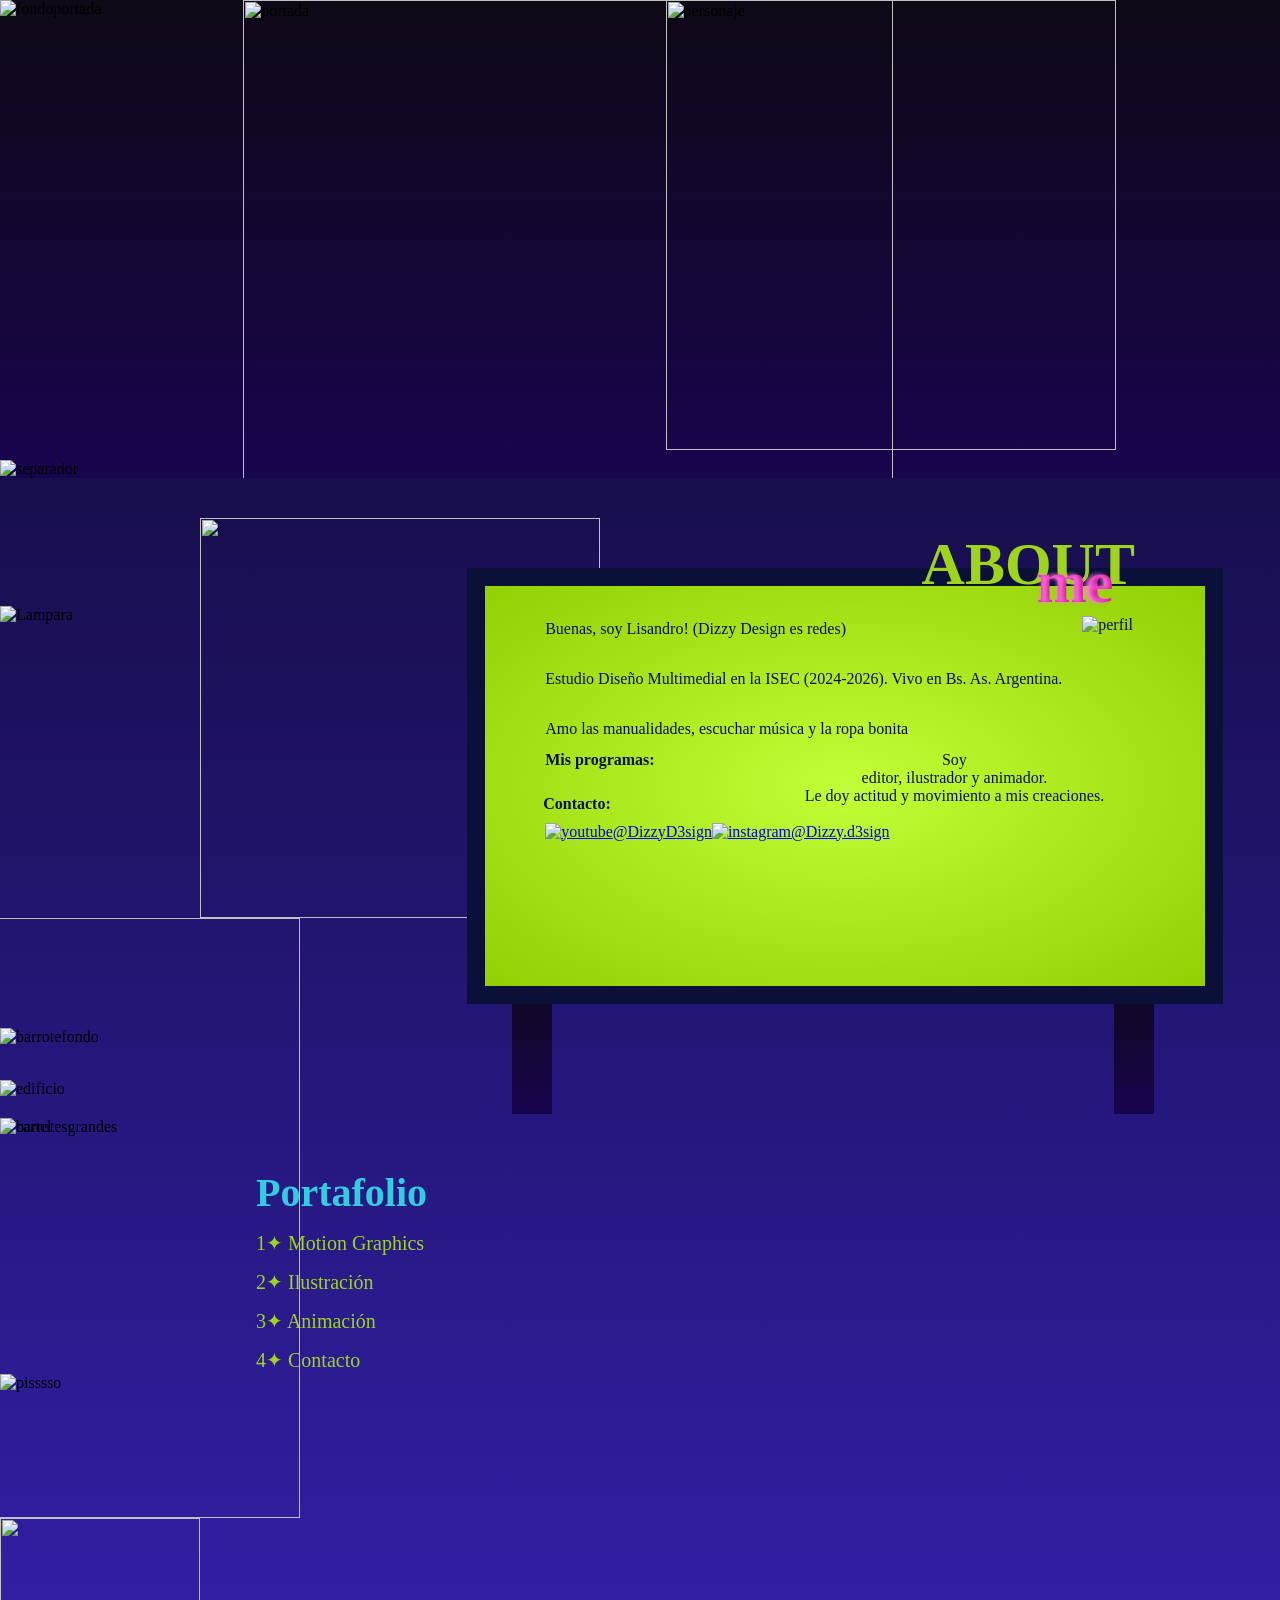
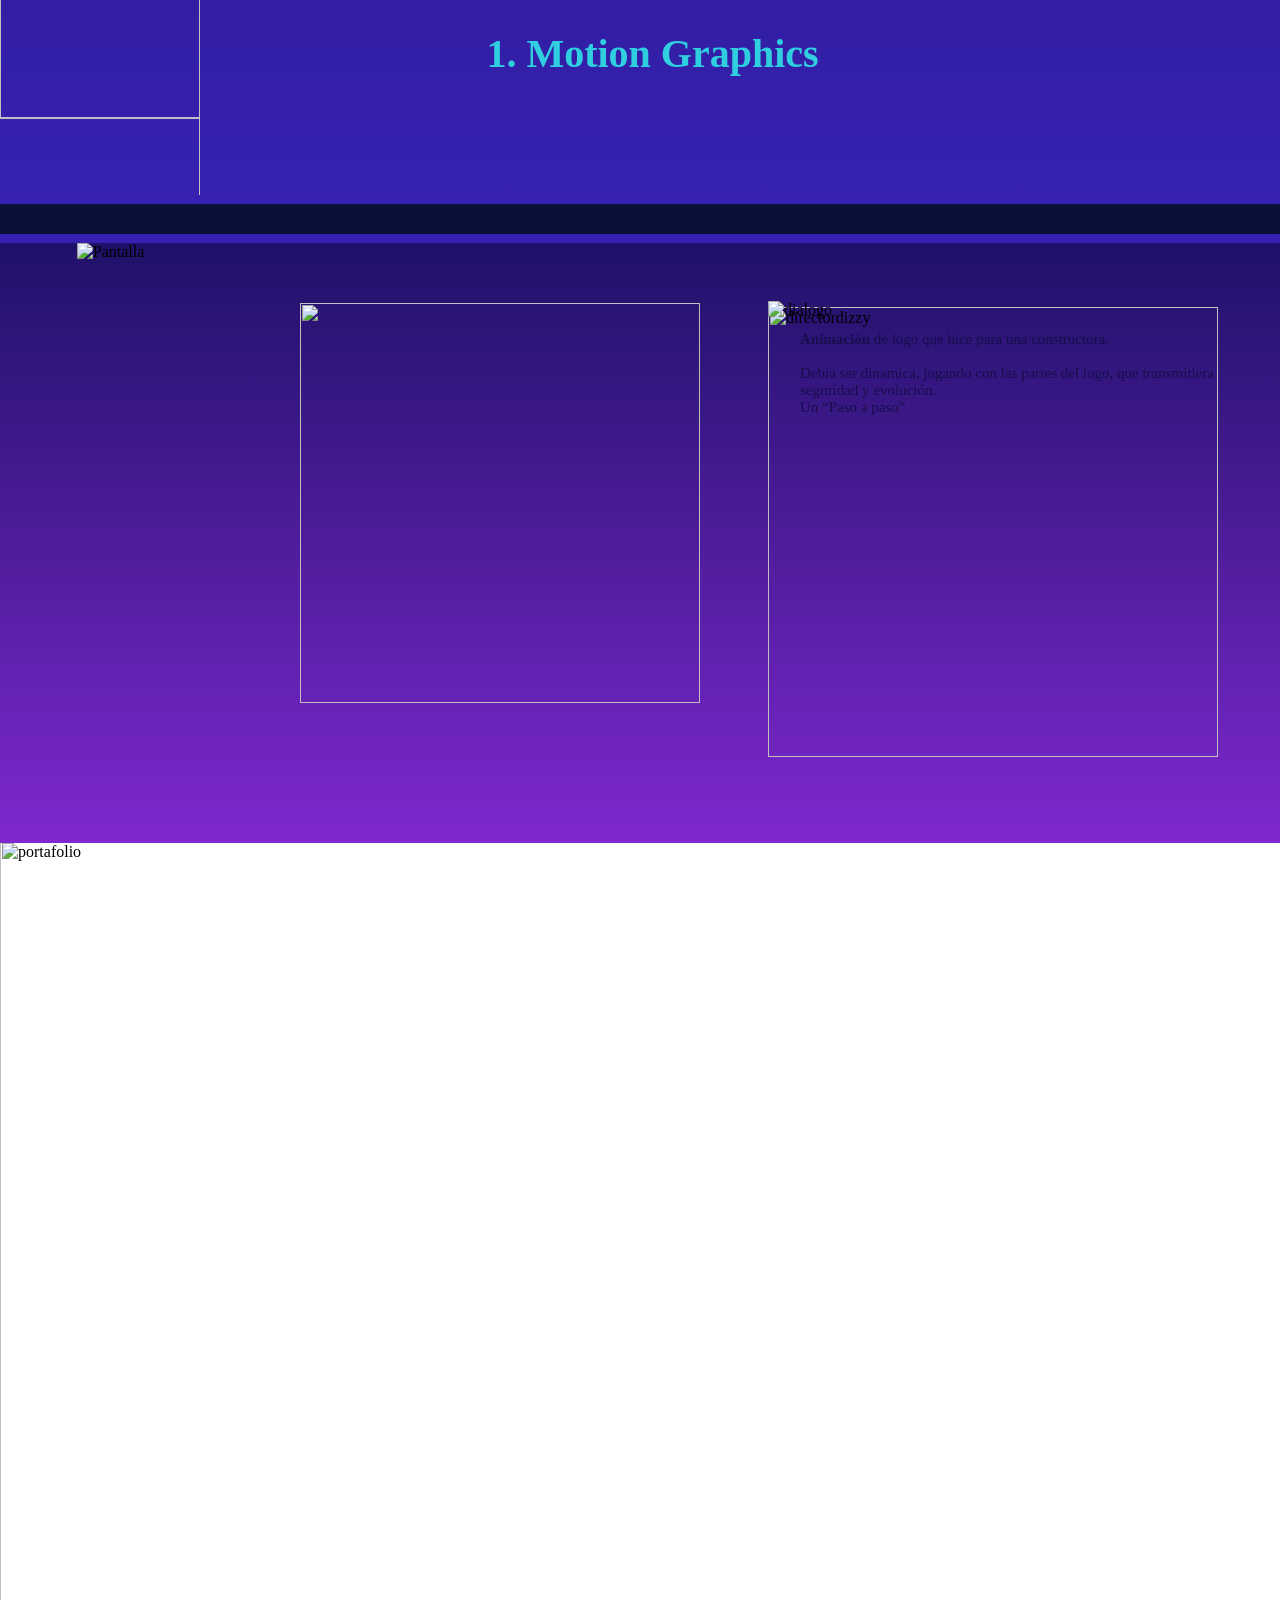
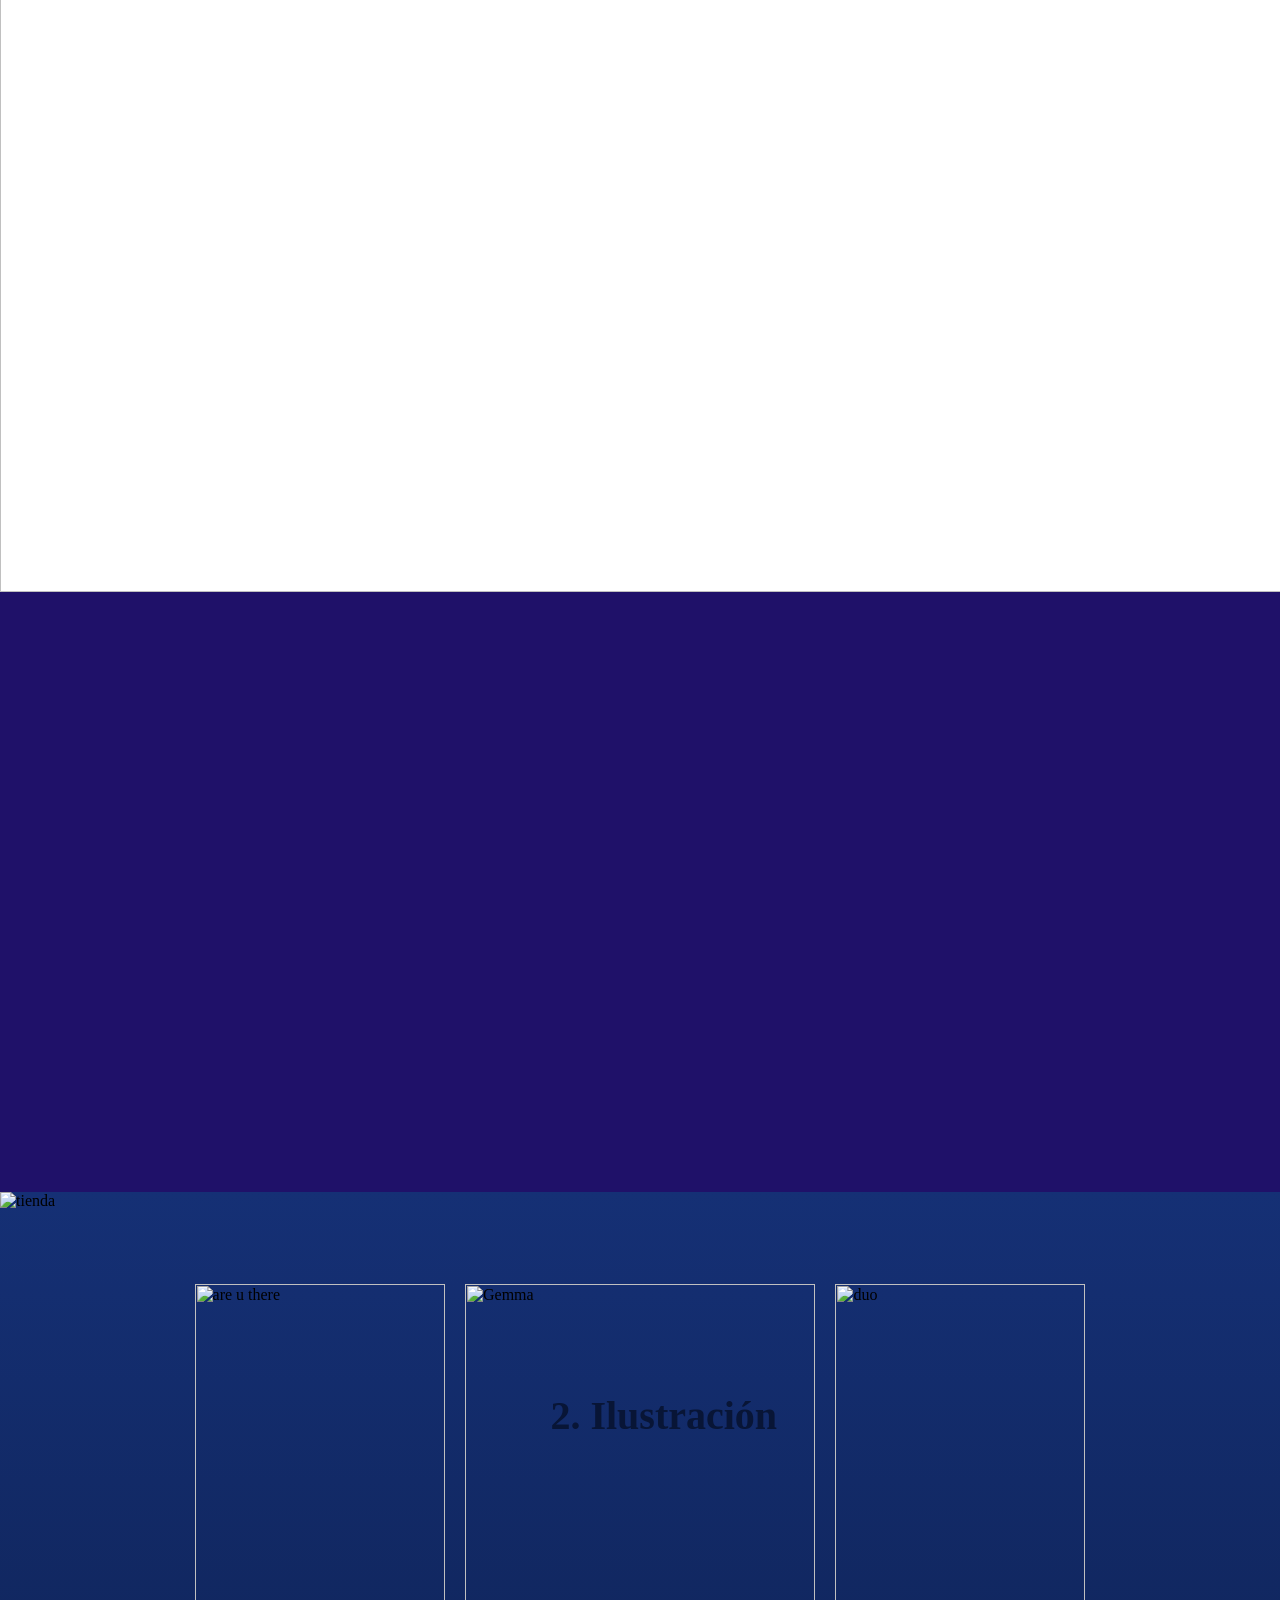
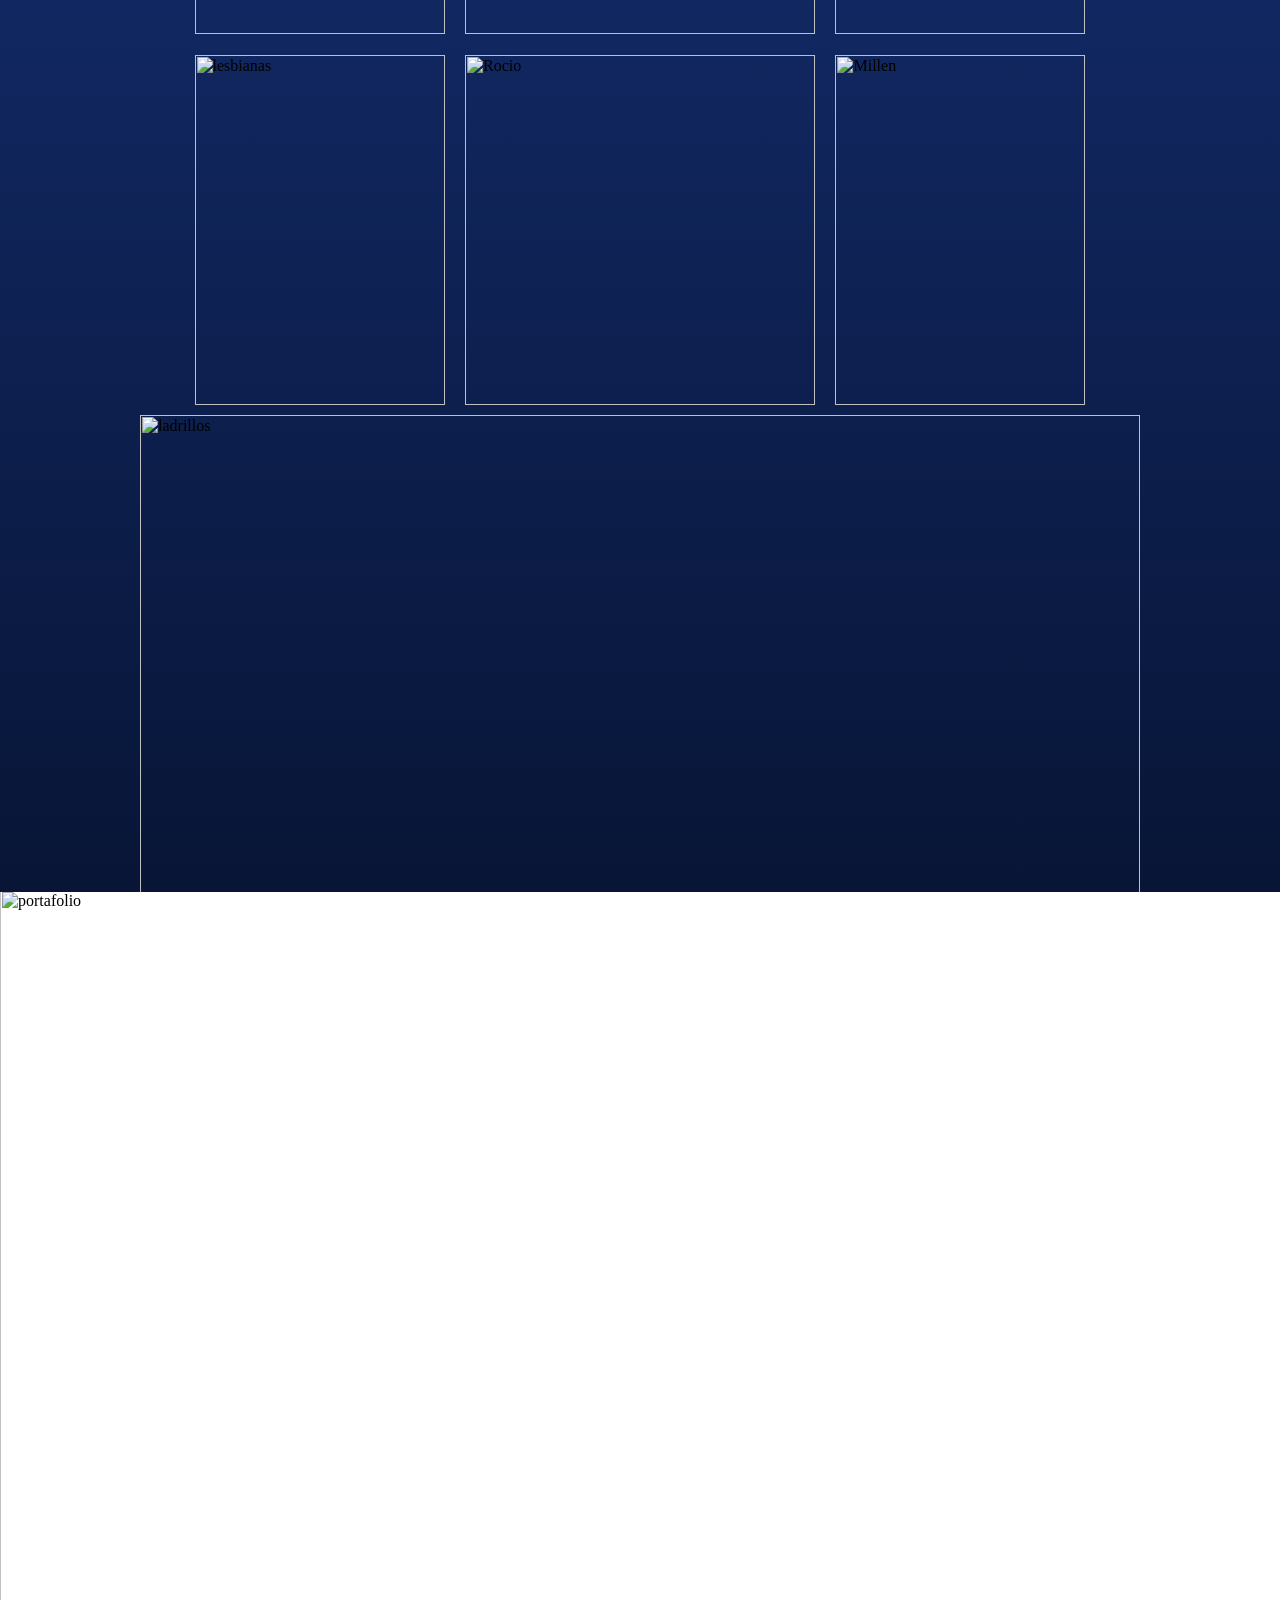
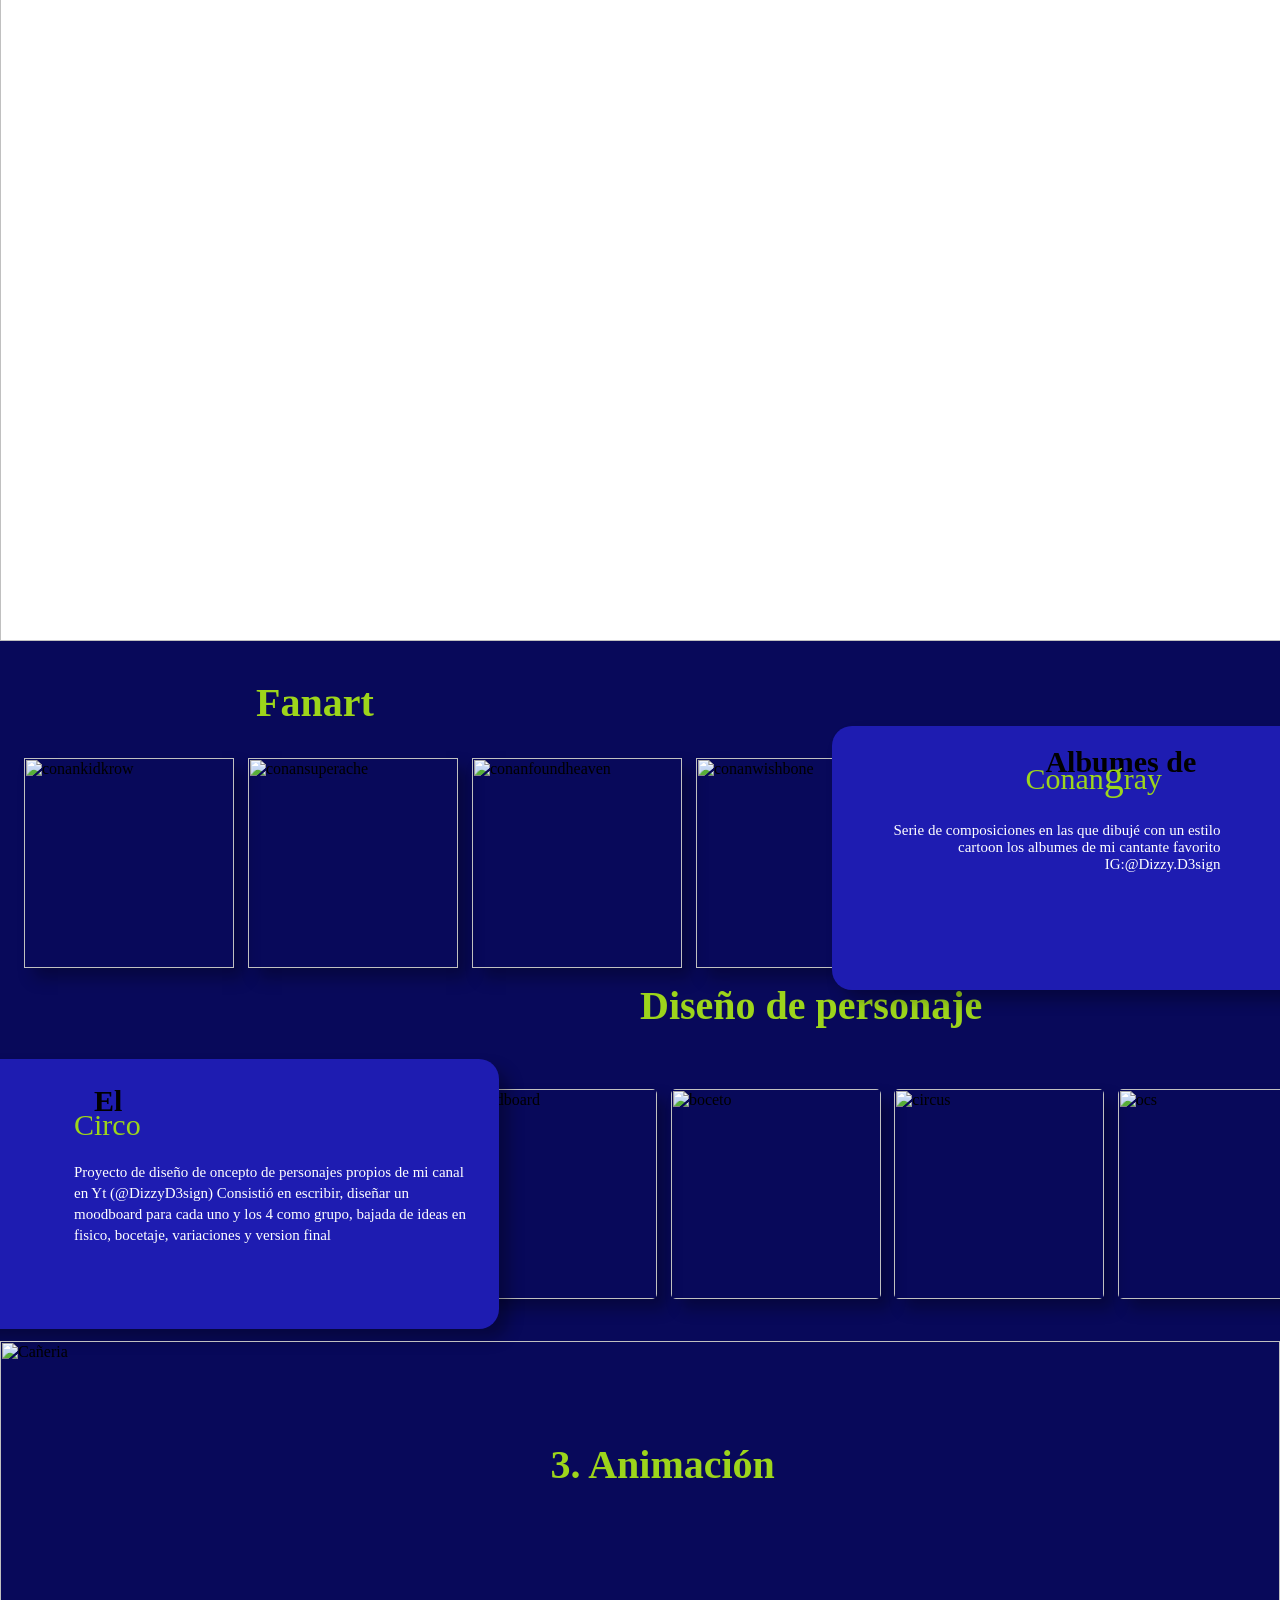
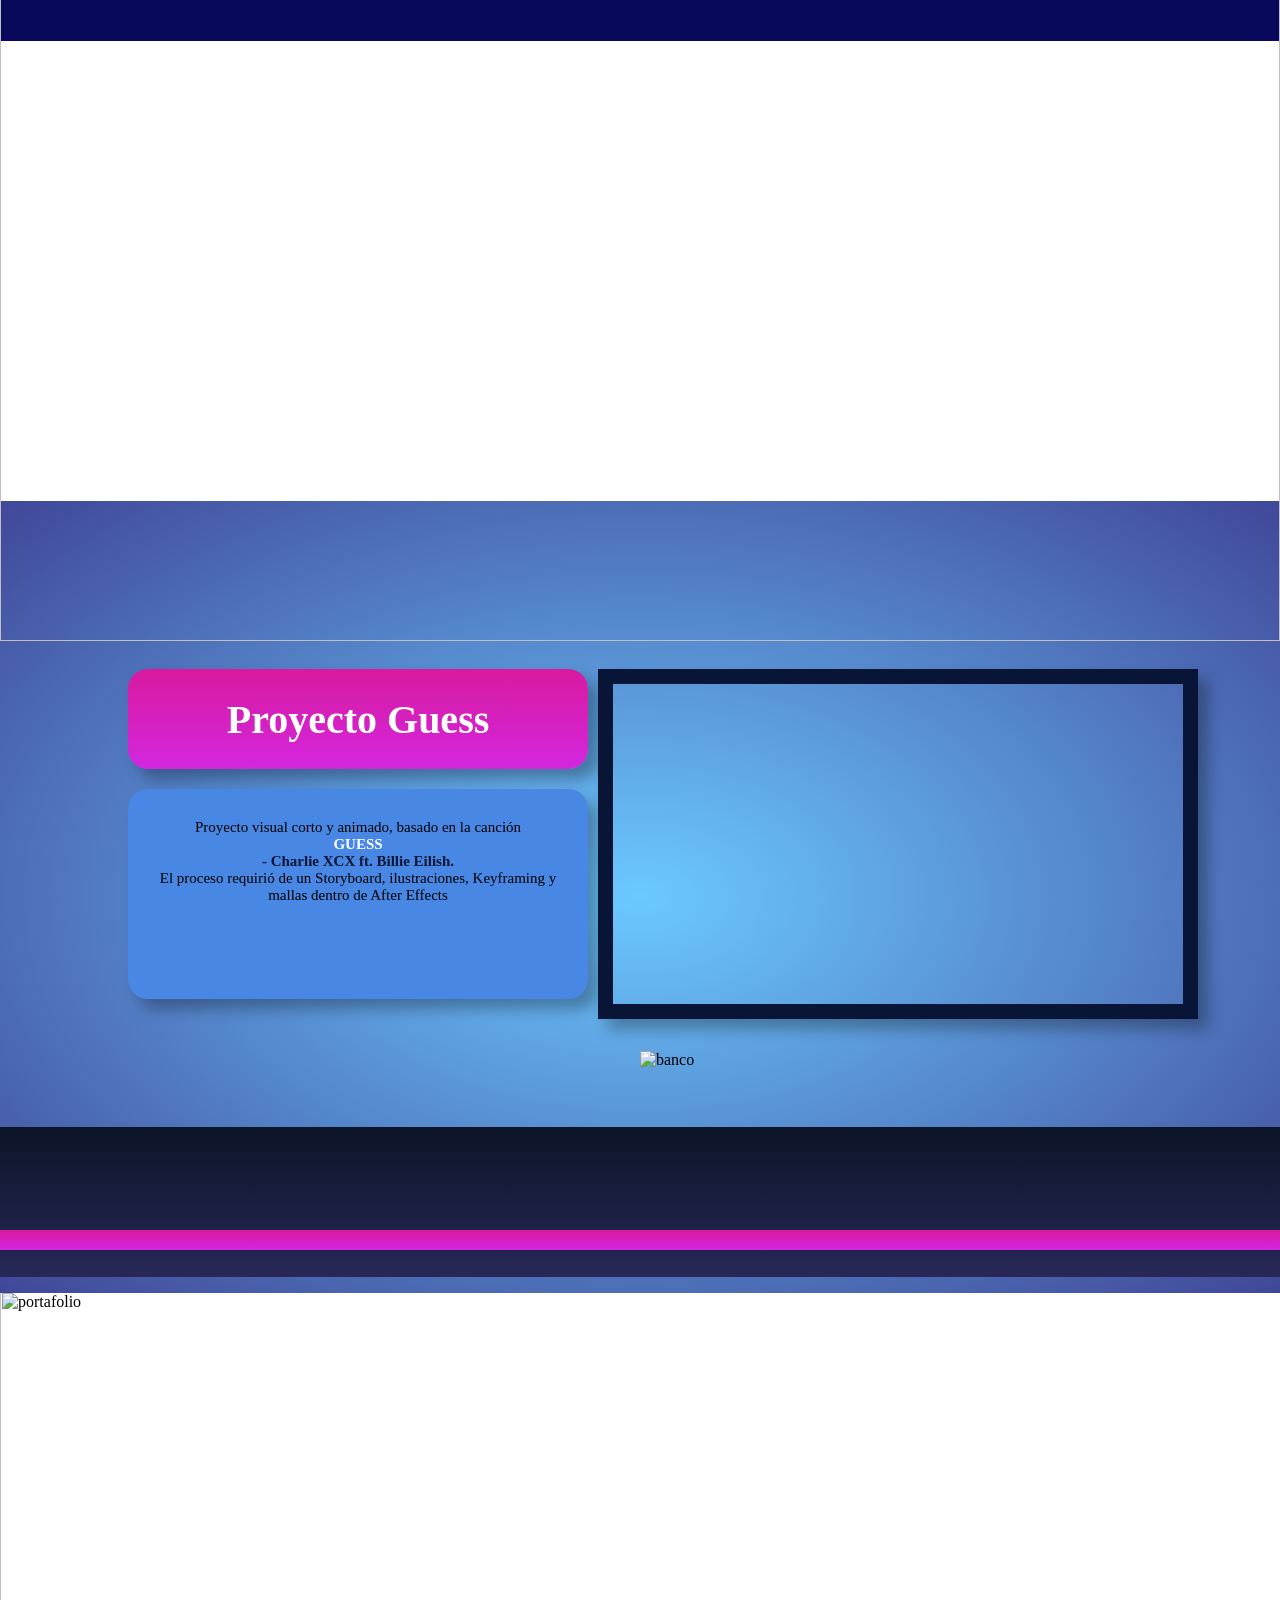
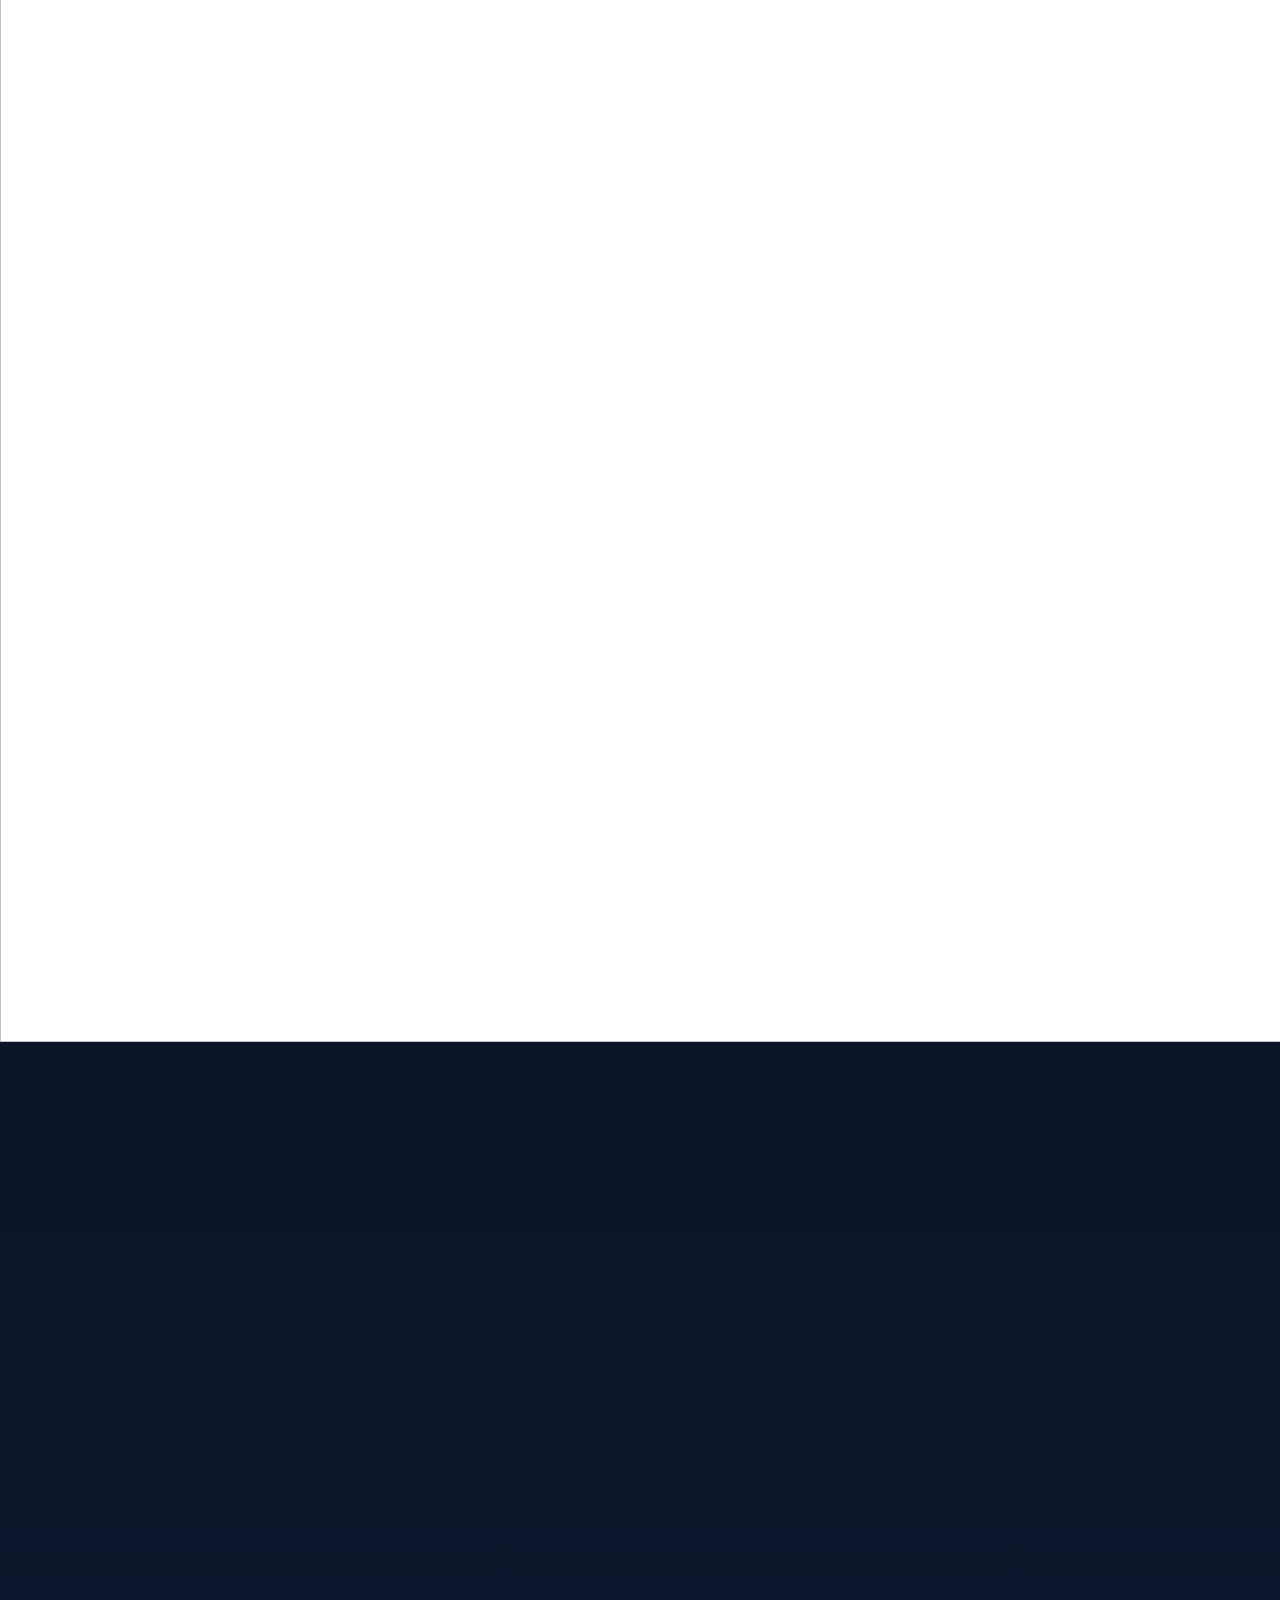
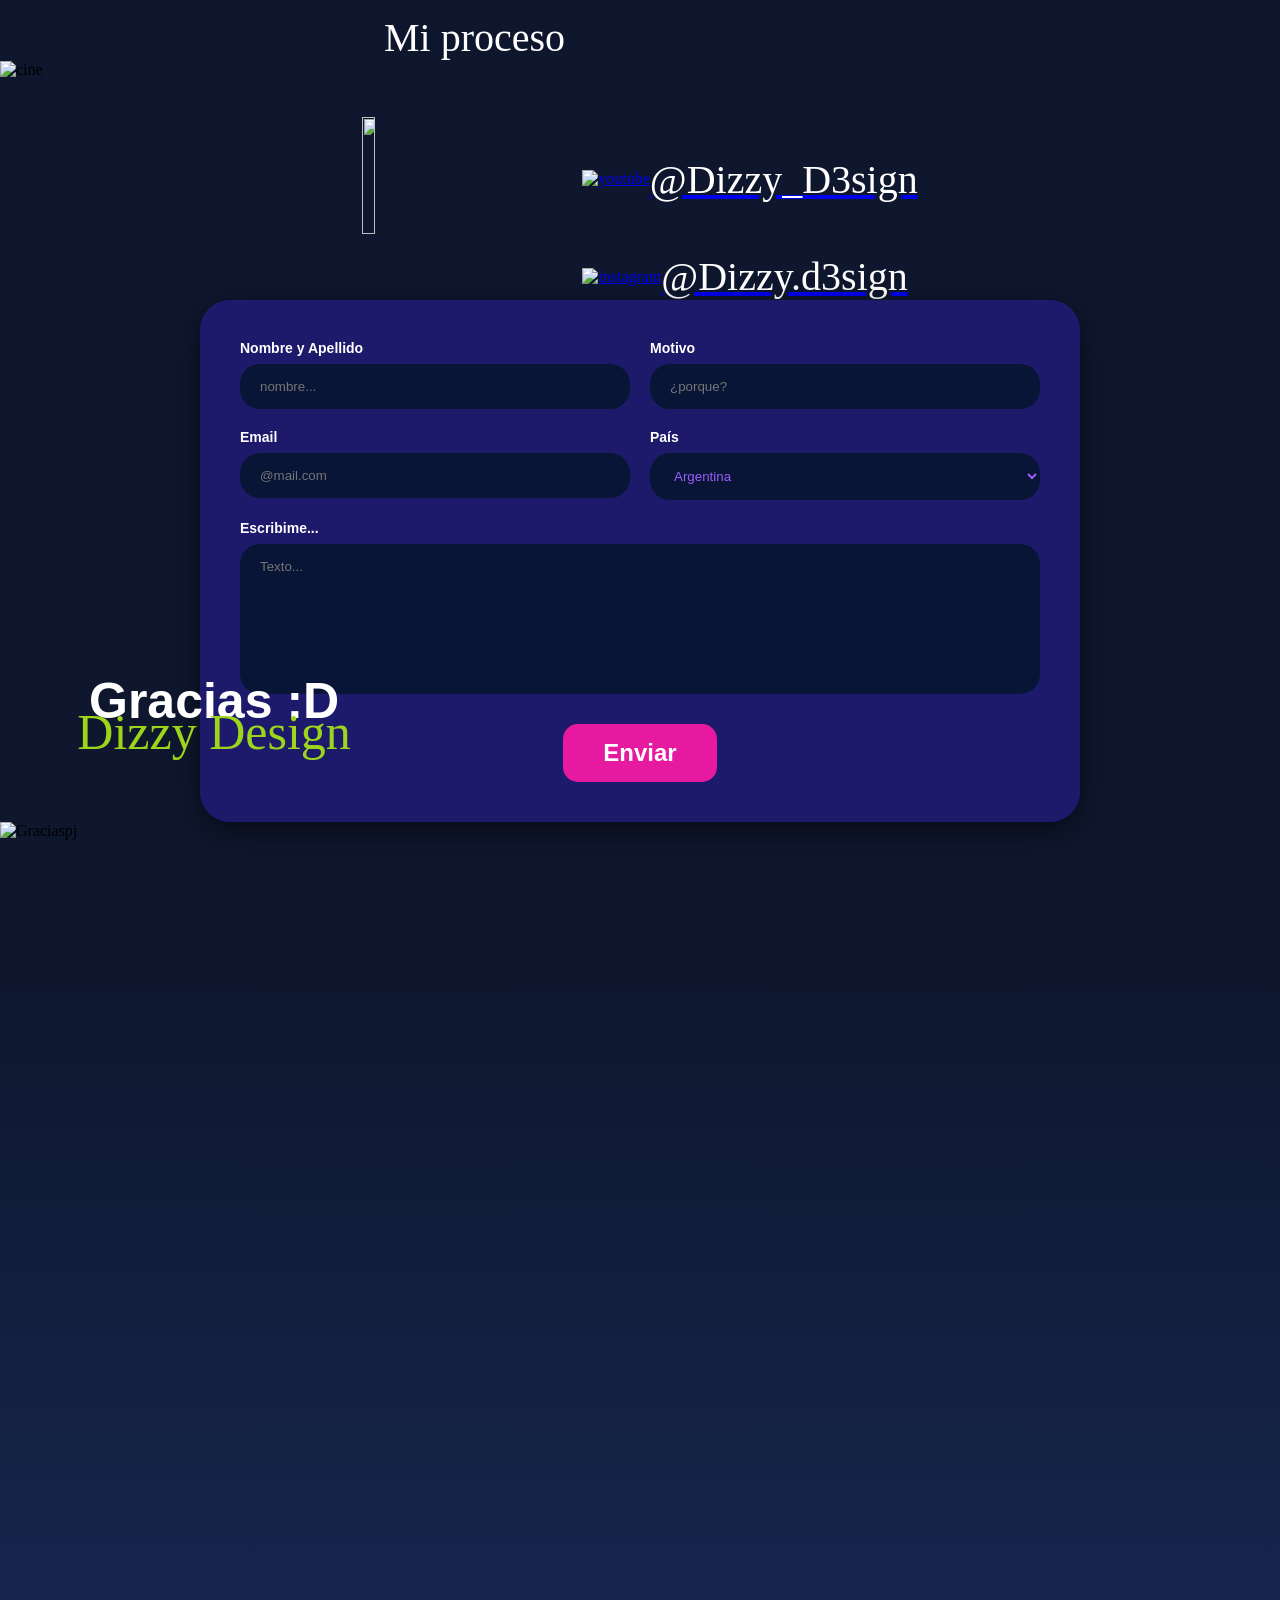
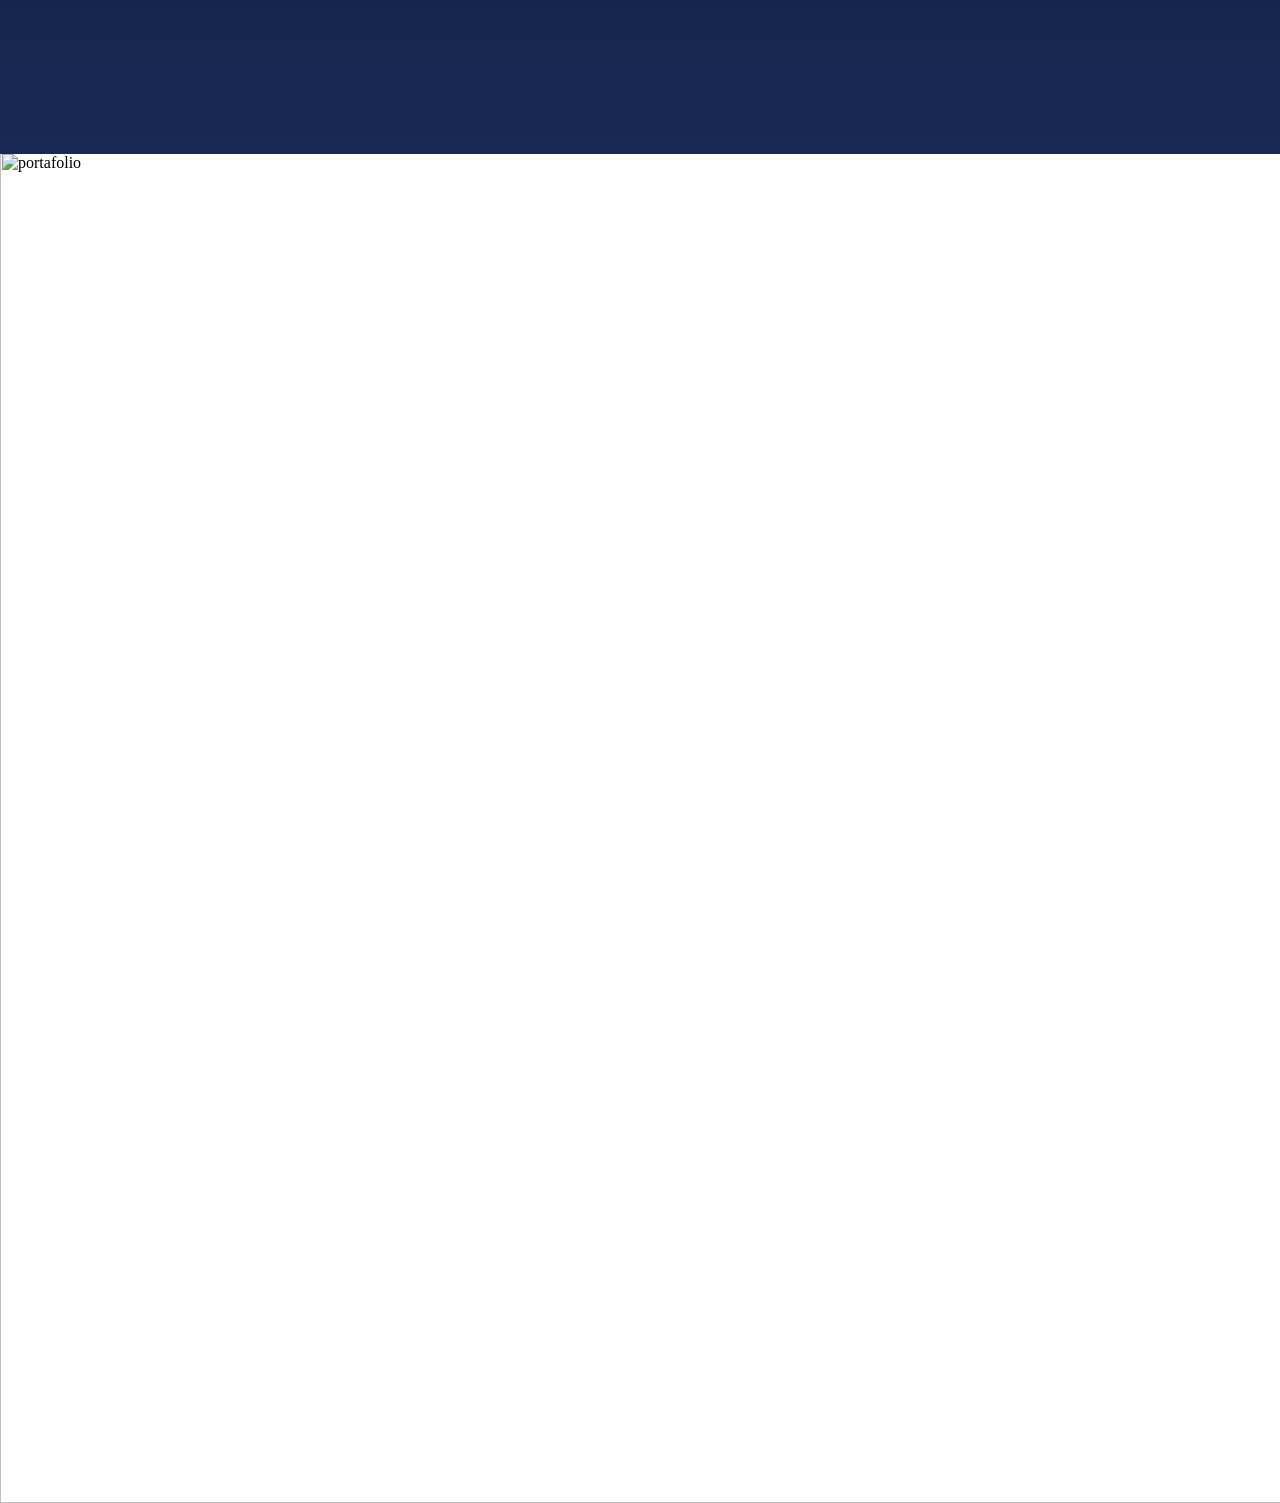
==== index.html @ 6e71a6af "primera version" ====
<html lang="en">

<head>
  <meta charset="UTF-8">
  <meta name="viewport" content="width=device-width, initial-scale=1.0">
  <title>Document</title>
  <link rel="stylesheet" href="styles.css">
</head>
<header>
  <div class="portada">
    <div class="fondoportada"><img src="img/fondoportada.png" alt="fondoportada"></div>
    <div class="portadaletras"><img src="img/Portadatipo.png" alt="portada"></div>
    <div class="portadapj"><img src="img/pjportada.gif" alt="personaje"></div>
    <div class="viga"><img src="img/Viga.png" alt="separador"></div>
  </div>
</header>

<body>



  <div id="aboutme">
    <div class="aboutmecielo">
      <div class="nubesnoche">
        <div class="nube1"><img src="img/Nube.png" alt=""></div>
        <div class="nube2"><img src="img/Nube.png" alt=""></div>
        <div class="nube3"><img src="img/Nube.png" alt=""></div>
        <div class="nube4"><img src="img/Nube.png" alt=""></div>
        <div class="nube5"><img src="img/Nube.png" alt=""></div>
      </div>
      <div class="gigantografia">
        <div class="intro">
          <div class="introtexto">
          <p>Buenas, soy Lisandro!
          (Dizzy Design es redes)</p>
        <br>
          <p>Estudio Diseño Multimedial en la ISEC (2024-2026).
          Vivo en Bs. As. Argentina.</p>
          <br>
          <p>Amo las manualidades, escuchar música y la ropa bonita</p>
          </div>
          <div class="perfil"><img src="img/Perfil.png" alt="perfil"></div>
        </div>
        <div class="gigantofila2">
          <div class="misprogramas">
            <div class="programastexto">Mis programas:</div>
            <div class="Adobe"><img src="img/Adobe.png" alt=""></div>
          </div>
          <div class="presentacion">
            Soy <div class="soy">editor, ilustrador y animador.</div> Le doy actitud y movimiento a mis creaciones.
          </div>
        </div>
        <div class="contactotexto">Contacto:</div>
        <div class="contacto">
          <a href="https://www.youtube.com/@Dizzy_D3sing" target="_blank" class="red-social-link">
          <div class="yt"><img src="img/youtube.png" alt="youtube">@DizzyD3sign</div>
          </a>
          <a href="https://www.instagram.com/Dizzy.d3sign" target="_blank" class="red-social-link">
          <div class="instagram"><img src="img/instagram.png" alt="instagram">@Dizzy.d3sign</div>
          </a>
        </div>
      </div>
      <div class="aboutmetitulo">
        <div class="about">ABOUT</div>
        <div class="me1">me</div>
        <div class="me2">me</div>
      </div>
      <div class="poste1"></div>
      <div class="poste2"></div>
      <div class="paisaje">
        <div class="barrotefondo"><img src="img/Barrotefondo.png" alt="barrotefondo"></div>
        <div class="edificio"><img src="img/Edificio.png" alt="edificio"></div>
        <div class="elpiso"><img src="img/elpiso.png" alt="pisssso"></div>
        <div class="barrotesgrandes"><img src="img/Barrotegrande.png" alt="barrotesgrandes"></div>
        <div class="cartel">
          <img src="img/Cartel.png" alt="cartel">
        </div>
        <div class="lampara"><img src="img/Lampara.png" alt="Lampara"></div>
        <div class="textoporfo">
    <div class="portafolio">Portafolio</div>
    <a href="#motion" class="motion">1✦ Motion Graphics</a>
    <a href="#ilustracion" class="ilustracion">2✦ Ilustración</a>
    <a href="#animacion" class="animacion">3✦ Animación</a>
    <a href="#contacto" class="contacto2">4✦ Contacto</a>
</div>
        <div class="motiontitulo">1. Motion Graphics</div>
      </div>
    </div>
  </div>

  <div class="separador"></div>

  <div id="motion" class="motiongraphics">
    <div class="oficina">
      <div class="cielo"></div>
      <div class="nubesoficina">
        <div class="cloud1"><img src="img/Nube.png" alt=""></div>
        <div class="cloud2"><img src="img/Nube.png" alt=""></div>
        <div class="cloud3"><img src="img/Nube.png" alt=""></div>
        <div class="cloud4"><img src="img/Nube.png" alt=""></div>
      </div>
      <div class="ventanal"><img src="img/Ventanal.png" alt="ventanal"></div>
      <div class="constructora">
        <iframe width="695" height="375"
          src="https://www.youtube.com/embed/L8Rkav4Kikc?autoplay=1&mute=1&loop=1&playlist=L8Rkav4Kikc&controls=0&modestbranding=1&rel=0"
          frameborder="0" allow="autoplay; encrypted-media" allowfullscreen>
        </iframe>
      </div>
      <div class="Pantalla"><img src="img/Pantalla.png" alt="Pantalla"></div>
      <div class="director"><img src="img/directordizzy.png" alt="directordizzy"></div>
      <div class="dialogo">
        <img src="img/Dialogo.png" alt="dialogo">
        <div class="dialogotexto">
          <p><b>Animación</b> de logo que hice para una constructora.</p>
          <br>
          <p>Debia ser dinamica, jugando con las partes del logo, que transmitiera seguridad y evolución.
            <br>
            Un “Paso a paso”
          </p>
        </div>
      </div>
    </div>
    <div class="portafoliopublicidad">
      <img src="img/portafoliopubli.gif" alt="portafolio">
    </div>
  </div>
  <div class="motionvideopared"></div>
  <div class="motionvideos">
    <div class="idea">
      <iframe
        src="https://www.youtube.com/embed/2aHcCaolvaM?autoplay=1&mute=1&loop=1&playlist=2aHcCaolvaM&controls=0&modestbranding=1&rel=0"
        frameborder="0" allow="autoplay; encrypted-media" allowfullscreen>
      </iframe>
    </div>
    <div class="candado">
      <iframe
        src="https://www.youtube.com/embed/-2vkZ_gJF28?autoplay=1&mute=1&loop=1&playlist=-2vkZ_gJF28&controls=0&modestbranding=1&rel=0"
        frameborder="0" allow="autoplay; encrypted-media" allowfullscreen>
      </iframe>
    </div>
    <div class="expo">
      <iframe
        src="https://www.youtube.com/embed/fPrzECWhJUU?autoplay=1&mute=1&loop=1&playlist=fPrzECWhJUU&controls=0&modestbranding=1&rel=0"
        frameborder="0" allow="autoplay; encrypted-media" allowfullscreen>
      </iframe>
    </div>

    <div class="idea">
      <iframe
        src="https://www.youtube.com/embed/2aHcCaolvaM?autoplay=1&mute=1&loop=1&playlist=2aHcCaolvaM&controls=0&modestbranding=1&rel=0"
        frameborder="0" allow="autoplay; encrypted-media" allowfullscreen>
      </iframe>
    </div>
    <div class="candado">
      <iframe
        src="https://www.youtube.com/embed/-2vkZ_gJF28?autoplay=1&mute=1&loop=1&playlist=-2vkZ_gJF28&controls=0&modestbranding=1&rel=0"
        frameborder="0" allow="autoplay; encrypted-media" allowfullscreen>
      </iframe>
    </div>
    <div class="expo">
      <iframe
        src="https://www.youtube.com/embed/fPrzECWhJUU?autoplay=1&mute=1&loop=1&playlist=fPrzECWhJUU&controls=0&modestbranding=1&rel=0"
        frameborder="0" allow="autoplay; encrypted-media" allowfullscreen>
      </iframe>
    </div>
  </div>
  </div>

  <div class="pareddeladrillo">
    <div id="ilustracion" class="ilutitulo">2. Ilustración</div>
    <div class="tienda"><img src="img/Tienda.png" alt="tienda"></div>
    <div class="ilustraciones">
      <div class="are-u-there">
        <img src="img/are-u-there.jpg" alt="are u there">
      </div>
      <div class="gemma">
        <img src="img/Gemma.jpg" alt="Gemma">
      </div>
      <div class="duo">
        <img src="img/duo.jpg" alt="duo">
      </div>
      <div class="lesbians">
        <img src="img/Lesbians.jpg" alt="lesbianas">
      </div>
      <div class="rocio">
        <img src="img/Rocio.png" alt="Rocio">
      </div>
      <div class="millen">
        <img src="img/Millen.jpg" alt="Millen">
      </div>
    </div>
    <div class="ladrillos"><img src="img/Ladrillos.png" alt="ladrillos"></div>
  </div>

  <div class="portafoliopublicidad">
    <img src="img/portafoliopubli.gif" alt="portafolio">
  </div>
  <div class="proyectosilu">

    <div class="fanart">
      <div class="fondoilu">
        <div class="fanarttitulo">Fanart</div>
        <div class="carruselconan">
          <div class="infoconan">
            <div class="album"> Albumes de </div>
            <div class="conan"> Conan <div class="g">g</div>ray </div>
            <p>Serie de composiciones en las que dibujé con un estilo cartoon los albumes de mi cantante favorito
              IG:@Dizzy.D3sign</p>
          </div>
          <div class="fanartconan">
            <div class="conankidkrow"><img src="img/conankidkrow.jpg" alt="conankidkrow"></div>
            <div class="conansuperache"><img src="img/conansuperache.jpg" alt="conansuperache"></div>
            <div class="conanfoundheaven"><img src="img/conanfoundheaven.jpg" alt="conanfoundheaven"></div>
            <div class="conanwishbone"><img src="img/conanwishbone.jpg" alt="conanwishbone"></div>
          </div>

        </div>
        <div class="disenodepj">Diseño de personaje</div>
        <div class="carrouselpjs">
          <div class="infopjs">
            <div class="el"> El </div>
            <div class="circo"> Circo </div>
            <p>Proyecto de diseño de oncepto de personajes propios de mi canal en Yt (@DizzyD3sign)
              Consistió en escribir, diseñar un moodboard para cada uno y los 4 como grupo, bajada de ideas en fisico,
              bocetaje, variaciones y version final</p>
          </div>
          <div class="procesopjs">
            <div class="moodboard"><img src="img/Moodboard.png" alt="Moodboard"></div>
            <div class="boceto"><img src="img/Boceto-leo.jpg" alt="boceto"></div>
            <div class="circus"><img src="img/Circus.jpg" alt="circus"></div>
            <div class="ocs"><img src="img/ocs.jpg" alt="ocs"></div>
          </div>
        </div>

      </div>



    </div>
  </div>
  <div id="animacion" class="animaciontitulo">
    3. Animación
  </div>
  <div class="caneria"> <img src="img/Cañeria.png" alt="Cañeria"></div>
  <div class="paredsubte">
    <div class="guess">
      <div class="explicacion">
        <div class="proyectoguess">Proyecto Guess</div>
        <div class="textoguess">Proyecto visual corto y animado, basado en la canción
          <div class="creditos">
            <div class="gue">GUESS</div> - Charlie XCX ft. Billie Eilish.
          </div>
          El proceso requirió de un Storyboard, ilustraciones, Keyframing y mallas dentro de After Effects
        </div>
      </div>
      <div class="videoguess">
        <iframe
          src="https://www.youtube.com/embed/jg-XQH0J78Q?autoplay=1&mute=1&loop=1&playlist=jg-XQH0J78Q&controls=0&modestbranding=1&rel=0rel=0&modestbranding=1&vq=hd1080"
          frameborder="0" allow="autoplay; encrypted-media" allowfullscreen>
        </iframe>
      </div>
    </div>
    <div class="banquito"><img src="img/Banco.png" alt="banco"></div>
    <div class="piso">
      <div class="linea"></div>
    </div>
  </div>
  <div class="portafoliopublicidad">
    <img src="img/portafoliopubli.gif" alt="portafolio">
  </div>
</body>
<footer>
  <div class="miproceso">Mi proceso</div>
  <div class="cine"><img src="img/Cintadepeli.png" alt="cine"></div>
  <div class="gurl">
    <iframe
      src="https://www.youtube.com/embed/5tXDhic5mwI?autoplay=1&mute=1&loop=1&playlist=5tXDhic5mwI&controls=0&modestbranding=1&rel=0&iv_load_policy=3"
      frameborder="0" allow="autoplay; encrypted-media" allowfullscreen>
    </iframe>
  </div>


  <div id="contacto" class="contacto3">
    <div class="llamado">
      <div class="mano"><img src="img/mano.png" alt=""></div>
    </div>
    <div class="footredes">
     <a href="https://www.youtube.com/@Dizzy_D3sing" target="_blank" class="red-social-link">
        <div class="ytverde">
            <img src="img/youtubeverde.png" alt="youtube">
            <div class="ytv">@Dizzy_D3sign</div>
        </div>
    </a>
      <a href="https://www.instagram.com/Dizzy.d3sign" target="_blank" class="red-social-link">
        <div class="igverde">
            <img src="img/instagramverde.png" alt="instagram">
            <div class="igv">@Dizzy.d3sign</div>
        </div>
    </a>
    </div>
  </div>

  <div class="contacto-container">
    <form class="formulario-box">
      <div class="fila-input">
        <div class="campo"><label>Nombre y Apellido</label>
          <input type="text" name="nombre" placeholder="nombre...">
        </div>
        <div class="campo"><label>Motivo</label>
          <input type="text" name="motivo" placeholder="¿porque?">
        </div>
      </div>

      <div class="fila-input">
        <div class="campo"><label>Email</label>
          <input type="email" name="email" placeholder="@mail.com">
        </div>
        <div class="campo">
          <label>País</label>
          <select>
            <option value="argentina">Argentina</option>
            <option value="otro">Otro</option>
          </select>
        </div>
      </div>

      <div class="campo-full">
        <label>Escribime...</label>
        <textarea name="mensaje" placeholder="Texto..."></textarea>
      </div>

      <button type="submit" class="boton-enviar">Enviar</button>
    </form>

  </div>
  <div class="saludo">
    <img src="img/Graciaspj.png" alt="Graciaspj">
    <div class="saludotexto">
      <div class="gracias">Gracias :D</div>
      <div class="marca">Dizzy Design</div>
    </div>
  </div>


</footer>
<div class="portafoliopublicidad">
  <img src="img/portafoliopubli.gif" alt="portafolio">
</div>

</html>
---- styles.css ----
* {
    margin: 0;
}
html {
    scroll-behavior: smooth;
}

@font-face{
 font-family: "nata-sans";
    src: url(fonts/Nata_Sans/NataSans-VariableFont_wght.ttf)
}
@font-face{
 font-family: "playwriteustrad";
    src: url(fonts/Playwrite_US_Trad/PlaywriteUSTrad-VariableFont_wght.ttf)
}

/*LA PORTADA*/

header{
    background: linear-gradient(rgb(14, 9, 22), rgb(24, 4, 78)); /*degradado*/
}
.fondoportada{
    height: 460px;
}
.portada{
    position: relative; /* para que flote el resto pero que quede quieto*/
    overflow: hidden; /* Corta lo que se sale del borde */
}

.portadaletras img{
    width: 650px;
    position: absolute;    /* para que flote pues y lo muevas */
    top: 0%;
    left: 19%;         /* separa borde izquierdo */
    z-index: 0;
}

.portadapj img{
    width: 450px;
    height: auto;
    top: 0%;
    margin-left: 52%;
    position: absolute;
    z-index: 1;
}
.viga img{

    display: block;
}

/*ABOUT ME*/



@keyframes nubesnoche {
    0% {
        transform: translateX(-50vw); /* empieza fuera de la pantalla */
    }
    to {
        transform: translateX(200vw); /* hasta el final de la pantalla */
    }
}

.nube1 img{
    animation: 30s linear 0s infinite running nubesnoche;
    width: 400px;
    height: auto;
    animation-delay: -6s;
    margin-left: 50%;
    margin-top: 10%;
}

.nube2 img{
    animation: 31s linear 0s infinite running nubesnoche;
    width: 600px;
    height: auto;
    animation-delay: -0s;
    margin-left: -300px;
    
}

.nube3 img{
    animation: 29s linear 0s infinite running nubesnoche;
    width: 200px;
    height: auto;
    animation-delay: -12s;
}

.nube4 img{
    animation: 30s linear 0s infinite running nubesnoche;
    width: 700px;
    height: auto;
    animation-delay: -24s;
    margin-left: -500px;
}

.nube5 img{
    animation: 30s linear 0s infinite running nubesnoche;
    width: 300;
    height: auto;
    animation-delay: -8s;
    margin-left: -300px;
}


.aboutme{
    
    position: relative;
    overflow: hidden;
    display: flex;
    flex-direction: column;
    justify-content: flex-end; 
    align-items: center;
    
}

.aboutmecielo{
    background: linear-gradient(rgb(23, 14, 76), rgb(54, 33, 178));
    height: 1317px;
    width: 100%;
    position: relative;
    overflow: hidden;
}

.nubesnoche{
    position: absolute;
    z-index: 1;
}

.gigantografia{
    position: absolute;
    z-index: 19;
    width: 720px;
    height: 400px;
    background: radial-gradient( rgb(195, 255, 54), rgb(146, 207, 3));
    margin-left: 36.5%;
    margin-top: 7%;
    font-family: nata-sans;
    border: 18px solid rgb(10, 16, 56);
    color: #0A1038;
   
}
.intro{
    display: flex;
    flex-direction: row;
    padding: 30px;
    padding-left: 60px;
    padding-right: 60px;
    gap: 20px;
    padding-bottom: 10px;
    

}

.introtexto{
    line-height: 25px;
}
.gigantofila2{
    display: flex;
    flex-direction: row;
    padding-left: 60px;
    padding-right: 60px;
}
.presentacion{
    text-align: center;
    margin-left: 25%;
}
.contacto{
    display: flex;
    flex-direction: row;
    padding-left: 60px;
    padding-right: 60px;

}
.contactotexto{
    display: flex;
    justify-content: flex-start;
    margin-left: 58px;
    margin-bottom: 10px;
    margin-top: -10px;
}
.contactotexto, .programastexto{
    font-weight: bolder;
    padding: 0%;
    margin: none;
}


.about{
    font-family: nata-sans;
    color: rgb(157, 213, 27);
    font-weight: bolder;
    font-size: 60px;
    margin-left: 72%;
}
.me1{
    position: absolute;
    font-family: playwriteustrad;
    color: rgb(222, 29, 174);
    font-weight: bolder;
    font-size: 60px;
    margin-left: 81%;
    
}
.me2{
    position: absolute;
    font-family: playwriteustrad;
    color: rgb(255, 119, 221);
    font-weight: lighter;
    font-size: 60px;
    margin-left: 81%;
    filter: blur(2px);
}
.aboutmetitulo{
    position: absolute;
    z-index: 20;
    width: 100%;
    line-height: 0.3;
    margin-top: 6%;
}

.poste1{
    position: absolute;
    height: 150px;
    width: 40px;
    z-index: 2;
    background: linear-gradient(rgb(14, 9, 22), rgb(24, 4, 78));
    margin-top: 38%;
    margin-left: 40%;
}
.poste2{
    position: absolute;
    height: 150px;
    width: 40px;
    z-index: 2;
    background: linear-gradient(rgb(14, 9, 22), rgb(24, 4, 78));
    margin-top: 38%;
    margin-left: 87%;
}


.barrotefondo{
    position: absolute;
    z-index: 5;
    margin-top: 43%;

}

.edificio{
    position: absolute;
    z-index: 6;
    margin-top: 47%;

}

.elpiso{
    position: absolute;
    z-index: 7;
    margin-top: 70%;

}

.barrotesgrandes{
    position: absolute;
    z-index: 8;
    margin-top: 50%;

}

.cartel{
    position: absolute;
    z-index: 9;
    margin-top: 50%;

}


.lampara{
    position: absolute;
    z-index: 10;
    margin-top: 10%;

}

.motiontitulo{
    z-index: 11;
    margin-top: 90%;
    margin-left: 38%;
    position: absolute;
    font-family: nata-sans;
    color: rgb(47, 207, 224);
    font-weight: bolder;
    font-size: 40px;
}

.textoporfo{
    position: absolute;
    z-index: 11;
    margin-top: 54%;
    margin-left: 20%;
    display: flex;
    flex-direction: column;
    gap: 15px;
    align-items: flex-start;

}

.portafolio{
    font-family: nata-sans;
    color: rgb(47, 207, 224);
    font-weight: bolder;
    font-size: 40px;
}
.motion{
    font-family: nata-sans;
    color: rgb(157, 213, 27);
    font-weight: normal;
    font-size: 20px;
    background: none;      
    border: none;        
    padding: 0;            
    cursor: pointer;
    text-decoration: none;

}
.ilustracion{
    font-family: nata-sans;
    color: rgb(157, 213, 27);
    font-weight: normal;
    font-size: 20px;
    background: none;      
    border: none;        
    padding: 0;            
    cursor: pointer;
    text-decoration: none;
}
.animacion{
    font-family: nata-sans;
    color: rgb(157, 213, 27);
    font-weight: normal;
    font-size: 20px;
    background: none;      
    border: none;        
    padding: 0;            
    cursor: pointer;
    text-decoration: none;
}
.contacto2{
    font-family: nata-sans;
    color: rgb(157, 213, 27);
    font-weight: normal;
    font-size: 20px;
    background: none;      
    border: none;        
    padding: 0;            
    cursor: pointer;
    text-decoration: none;
}

.separador{
    width: 100%;
    height: 30px;
    background-color: rgb(10, 16, 56);
    border-top: 9px solid;
    border-bottom: 9px solid;
    border-color: rgb(54, 33, 178);
    z-index: 21;
}


/*MOTION*/
.motiongraphics{
    overflow: hidden;
    position: relative;
    
}
.oficina{
    background: linear-gradient(rgb(31, 17, 105), rgb(126, 40, 206));
    height: 600px;
    width: 100%;
    position: relative;
    overflow: hidden;
}
.nubesoficina{
    position: absolute;

}

@keyframes nubesoficina {
    0% {
        transform: translateX(-50vw); 
    }
    to {
        transform: translateX(200vw); 
    }
}

.cloud1 img{
    animation: 30s linear 0s infinite running nubesoficina;
    width: 400px;
    height: auto;
    animation-delay: -6s;
    margin-left: 50%;
    margin-top: 10%;
}

.cloud2 img{
    animation: 31s linear 0s infinite running nubesoficina;
    width: 300px;
    height: auto;
    animation-delay: -0s;
    margin-left: -300px;
    
}

.cloud3 img{
    animation: 29s linear 0s infinite running nubesoficina;
    width: 600px;
    height: auto;
    animation-delay: -12s;
}

.cloud4 img{
    animation: 34s linear 0s infinite running nubesoficina;
    width: 200px;
    height: auto;
    animation-delay: -24s;
    margin-left: -500px;
}


.ventanal{
    position: absolute;
    margin-top: -2%;

}

.constructora{
    position: absolute;
    user-select: none;
    margin-left: 6.6%;
    margin-top: 5%;
}

.pantalla{
    position: absolute;
    margin-left: 6%;

  
}

.director img{
    position: absolute;
    width: 450px;
    height: auto;
    margin-left: 60%;
    margin-top: 5%;
}

.dialogo{
    position: relative;
    margin-left: 60%;
    margin-top: 4.5%;
}
.dialogo img{
    position: absolute;
    z-index: 1;
    

}
.dialogotexto{
    position: absolute;
    z-index: 2;
    margin-left: 32px;
    margin-right: 32px;
    margin-top: 30px;
    font-family: nata-sans;
    color: rgb(23, 14, 76);
    font-weight: normal;
    font-size: 15px;

}
.portafoliopublicidad img{
    margin-top: -2px;
    overflow: hidden;
    width: 1351px;
}


.motionvideopared{
    background-color: rgb(31, 17, 105);
    height: 600px;
    width: 100%;
    position: relative;
    overflow: hidden;

}
.motionvideos{
    position: absolute;
    z-index: 1;
    display: flex;
    flex-direction: row;
    flex-wrap: wrap;
    margin-top: -40%;
    justify-content: center;
    width: 100%;
    height: auto;
}

.expo iframe, .candado iframe, .idea iframe{
    pointer-events: none; 
    user-select: none;
    padding-left: 10px;
    padding-bottom: 10px;
    width: 400px;
    height: 225px;

}


/*Tienda ilustracion*/


 .pareddeladrillo{
    background: linear-gradient(#153075, #081536);
    height: 1300px;
    width: 100%;
    position: relative;
    overflow: hidden;
 }  
.ilustraciones{
    display: flex;
    flex-wrap: wrap;
    flex-direction: row;
    margin-left: 10%;
    margin-right: 10%;
    margin-top: 5%;
    display: flex;
    justify-content: center;
    
}
.ilutitulo{
    position: absolute;
    color: #081536;
    display: flex;
    margin-left: 43%;
    font-weight: bolder;
    font-family: nata-sans;
    z-index: 4;
    margin-top: 200px;
    font-size: 40px;
}

.are-u-there, .gemma, .duo, .lesbians, .rocio, .Millen{
    margin: 1%;
}

.are-u-there img,  .Millen img{
    width: 250px;
    height: 350px;
    object-fit: cover;
}
.gemma img, .rocio img{
    width: 350px;
    height: auto;
    object-fit: cover;
}
.duo img, .lesbians img{
    width: 250px;
    height: 350px;
    object-fit: cover;
}
.ladrillos img{
    width: 1000px;
    height: auto;
    
}
.ladrillos{
    display: flex;
    justify-content: center;
}
.fondoilu{
    position: absolute;
    width: 100%;
    height: 1000px;
    background-color: #08095a;
    z-index: -1;
    overflow: hidden;

}


.album{
    position: absolute;
    z-index: 1;
    font-family: nata-sans;
    font-weight: bolder;
    font-size: 30px;
    display: flex;
    margin-left: 175px;
    margin-top: -7px;
}
.conan{
    position: absolute;
    z-index: 2;
    color: rgb(157, 213, 27);
    font-weight: lighter;
    font-family: playwriteustrad;
    font-size: 30px;
    display: flex;
    margin-left: 155px;
    margin-top: 10px;
   
}
.conan .g{
    font-size: 40px;
    margin-top: -10px;
    font-weight: lighter;
}
.infoconan p{
    margin-top: 70px;
    font-family: nata-sans;
    color: rgb(255, 255, 255);
    font-weight: normal;
    font-size: 15px;
    position: absolute;
    z-index: 2;
    width: 350px;
}
.fanarttitulo{
   color: rgb(157, 213, 27);
   font-weight: bolder;
   font-family: nata-sans;
   font-size: 40px;
   margin-top: 3%;
   margin-left: 20%;
   padding: 0;
}
.carrouselconan{
    position: absolute;
    z-index: 3;
}
.fanartconan{
    position: absolute;
    display: flex;
    flex-direction: row;
    margin-top: 2.5%;

    
}
.infoconan{
    position: absolute;
    z-index: 3;
    width: 300px;
    height: 200px;
    background-color: #1e1cb1;
    padding: 3%;
    padding-top: 2%;
    padding-right: 12%;
    display: flex;
    margin-left: 65%;
    margin-top: 0%;
    border-radius: 20px;
    display: flex;
    flex-direction: column;
    text-align: right;
    box-shadow: 10px 10px 15px rgba(0, 0, 0, 0.3);

}
.conankidkrow, .conansuperache, .conanfoundheaven, .conanwishbone{
    width: 200px;
    height: 200px;
    display: flex;
    flex-direction: row;
    margin-left: 3%;
    
    
}
.conankidkrow img, .conansuperache img, .conanfoundheaven img, .conanwishbone img{
    width: 210px;
    height: 210px;
    display: flex;
    flex-direction: row;
    box-shadow: 10px 10px 15px rgba(0, 0, 0, 0.3);

}

.carrouselpjs{
    margin-top: 400px;
}

/*Segundo carrousel*/

.disenodepj{
   color: rgb(157, 213, 27);
   font-weight: bolder;
   font-family: nata-sans;
   font-size: 40px;
   margin-top: 20%;
   margin-left: 50%;
   padding: 0;
}

.carrouselpjs{
    align-items: flex-start;
    display: flex;
    flex-direction: row;
    position: relative;
    z-index: 3;
    margin-top: 30px;
    padding-left: 5%;
    gap: 20px;
}
.infopjs{
   flex-shrink: 0; 
    width: 400px;
    height: auto; 
    min-height: 220px;
    background-color: #1e1cb1;
    padding: 25px;
    border-radius: 20px;
    box-shadow: 10px 10px 15px rgba(0, 0, 0, 0.3);
    position: relative; 
    z-index: 5;
    text-align: left;
    margin-left: -100px;
    padding-left: 110px;
    box-shadow: 10px 10px 15px rgba(0, 0, 0, 0.3);
}
.el{
    font-family: nata-sans;
    font-weight: bolder;
    font-size: 30px;
    color: black;
    text-align: left;
    margin-left: 20px;
}
.circo{
    color: rgb(157, 213, 27);
    font-family: playwriteustrad;
    font-weight: lighter;
    font-size: 30px;
    text-align: left;
    margin-top: -10px;
}
.infopjs p{
   margin-top: 20px;
    font-family: nata-sans;
    color: white;
    font-size: 15px;
    line-height: 1.4;
}
.procesopjs{
    position: relative;
    display: flex;
    flex-direction: row;
    gap: 15px; 
    padding-bottom: 20px;
    margin-left: -80px;
    
}
.procesopjs img{
    width: 210px;
    height: 210px;
    object-fit: cover;
    border-radius: 5px; 
    box-shadow: 10px 10px 15px rgba(0, 0, 0, 0.3);
    transition: transform 0.3s ease;
}
.moodboard, .boceto, .circus, .ocs{
    width: 200px;
    height: 200px;
    display: flex;
    flex-direction: row;
    margin-left: 1%;
    margin-top: 30px;
    
   
}
  /*ANIMACION*/

.animaciontitulo{
    position: absolute;
    color: rgb(157, 213, 27);
    display: flex;
    margin-left: 43%;
    font-weight: bolder;
    font-family: nata-sans;
    z-index: 20;
    margin-top: 800px;
    font-size: 40px;

}
.caneria{
    margin-top: 700px;
    position: relative;
    z-index: 3;
}
.caneria img{
    width: 100%;

}
.paredsubte{
    z-index: 2;
    margin-top: -140px;
    padding-top: 2px;
    position: relative;
    width: 100%;
    height: 790px;
    background: radial-gradient(#6BC9FF, #404799);
    overflow: hidden;

}

.guess{
    display: flex;
    flex-direction: row;
    margin-left: 10%;
    margin-top: 13%;
}

.proyectoguess{
    background: linear-gradient(#D81A9F, #D327DF);
    width: 460px;
    height: 100px;
    border-radius: 20px;
    display: flex;
    justify-content: center;
    align-items: center;
    color: white;
    font-family: nata-sans;
    font-weight: bolder;
    font-size: 40px;
    box-shadow: 10px 10px 15px rgba(0, 0, 0, 0.3);
}
.textoguess{
    width: 400px;
    height: 150px;
    background-color: #4887e4;
    padding: 30px;
    font-family: nata-sans;
    margin-top: 20px;
    border-radius: 20px;
    box-shadow: 10px 10px 15px rgba(0, 0, 0, 0.3);
    font-size: 15px;
    justify-content: center;
    text-align: center;

}
.creditos{
    color: #081536;
    font-weight: bolder;

}

.gue{
    color: rgb(255, 255, 255);
}

.videoguess{
    pointer-events: none; 
    user-select: none;
    padding-left: 10px;
    padding-bottom: 10px;
    width: 400px;
    height: 225px;
}
.videoguess iframe{
    
    width: 570px;
    height: 320px;
    box-shadow: 10px 10px 15px rgba(0, 0, 0, 0.3);
    border: 15px solid #081536;
}
.banquito{
    position: absolute;
    margin-left: 50%;
    margin-top: 4%;
    z-index: 2;
}
.piso{
    position: relative;
    width: 100%;
    height: 150px;
    background: linear-gradient(#0C1427, #272857);
    margin-top: 10%;
    z-index: 1;
}
.linea{
    position: absolute;
    width: 100%;
    height: 20px;
    background: linear-gradient(#D81A9F, #D327DF);
    margin-top: 8%;
}

footer{
    padding-top: 40%;
    width: 100%;
    height: 1800px;
    background: linear-gradient( #0C1427, #0E172E, #0E172E, #182955);
    position: relative;
    overflow: hidden;
}
.miproceso{
    font-family: playwriteustrad;
    color: white;
    font-weight: lighter;
    font-size: 40px;
    margin-left: 30%;
    padding-top: 60px;
    padding-bottom: none;
}
.cine{
    position: relative;

}

.gurl iframe{
    position: absolute;
    border-radius: 10px;
    width: 470px;
    height: 280px;
    aspect-ratio: 16 / 9;
    display: block;
    border: none;
    z-index: 3;
    margin-top: -595px;
    margin-left: 64%;
}
.contacto3{
    display: flex;
    justify-content: center;
    gap: 200px;
    margin-top: 3%;
}
.mano img{
    width: 80%;
    height: auto;
}
.footredes{
   margin-top: 3%;
}
.ytverde{
    display: flex;
    flex-direction: row;
        align-items: center;
}
.igverde{
    margin-top: 15%;
    display: flex;
    flex-direction: row;
    align-items: center;
}
.ytv{
    font-family: playwriteustrad;
    color: white;
    font-weight: lighter;
    font-size: 40px;

}
.igv{
    font-family: playwriteustrad;
    color: white;
    font-weight: lighter;
    font-size: 40px;
}

.contacto-container {
    display: flex;
    justify-content: center;
}

.formulario-box {
    background-color: #1D1A6C; /* El azul de tus otros bloques */
    padding: 40px;
    border-radius: 30px;
    width: 100%;
    max-width: 800px;
    box-shadow: 0 10px 30px rgba(0,0,0,0.5);
    display: flex;
    flex-direction: column;
    gap: 20px;
}

.fila-input {
    display: flex;
    gap: 20px;
}

.campo, .campo-full {
    display: flex;
    flex-direction: column;
    flex: 1;
    gap: 8px;
}

label {
    color: white;
    font-family: 'nata-sans', sans-serif;
    font-weight: bold;
    font-size: 14px;
}

/* Estilo para los inputs, select y textarea */
input, select, textarea {
    background-color: #081536; /* Fondo más oscuro para los campos */
    border: none;
    border-radius: 20px;
    padding: 15px 20px;
    color: #9b5dfd; /* Color de texto violeta/fucsia */
    font-family: 'nata-sans', sans-serif;
    outline: none;
}

textarea {
    height: 150px;
    resize: none; /* Evita que el usuario lo deforme */
}


.boton-enviar {
    background-color: #e619a1; 
    color: white;
    border: none;
    padding: 15px 40px;
    border-radius: 15px;
    font-family: 'nata-sans', sans-serif;
    font-weight: bolder;
    font-size: 24px;
    cursor: pointer;
    align-self: center; 
    margin-top: 10px;
    transition: transform 0.2s, background-color 0.2s;
}

.boton-enviar:hover {
    background-color: #ff2cb4;
    transform: scale(1.05); /* Efecto de 'pop' */
}

.saludo{
    display: flex;
    flex-direction: row;
}
.saludotexto{
    display: flex;
    align-items: center;
    justify-content: center;
    font-family: 'nata-sans', sans-serif;
    font-weight: bolder;
    font-size: 50px;
    color: white;
    margin-top: -20%;
    flex-direction: column;  
}
.marca{
    font-family: playwriteustrad;
    font-weight: lighter;
    line-height: 5px;
    color: rgb(157, 213, 27);
}
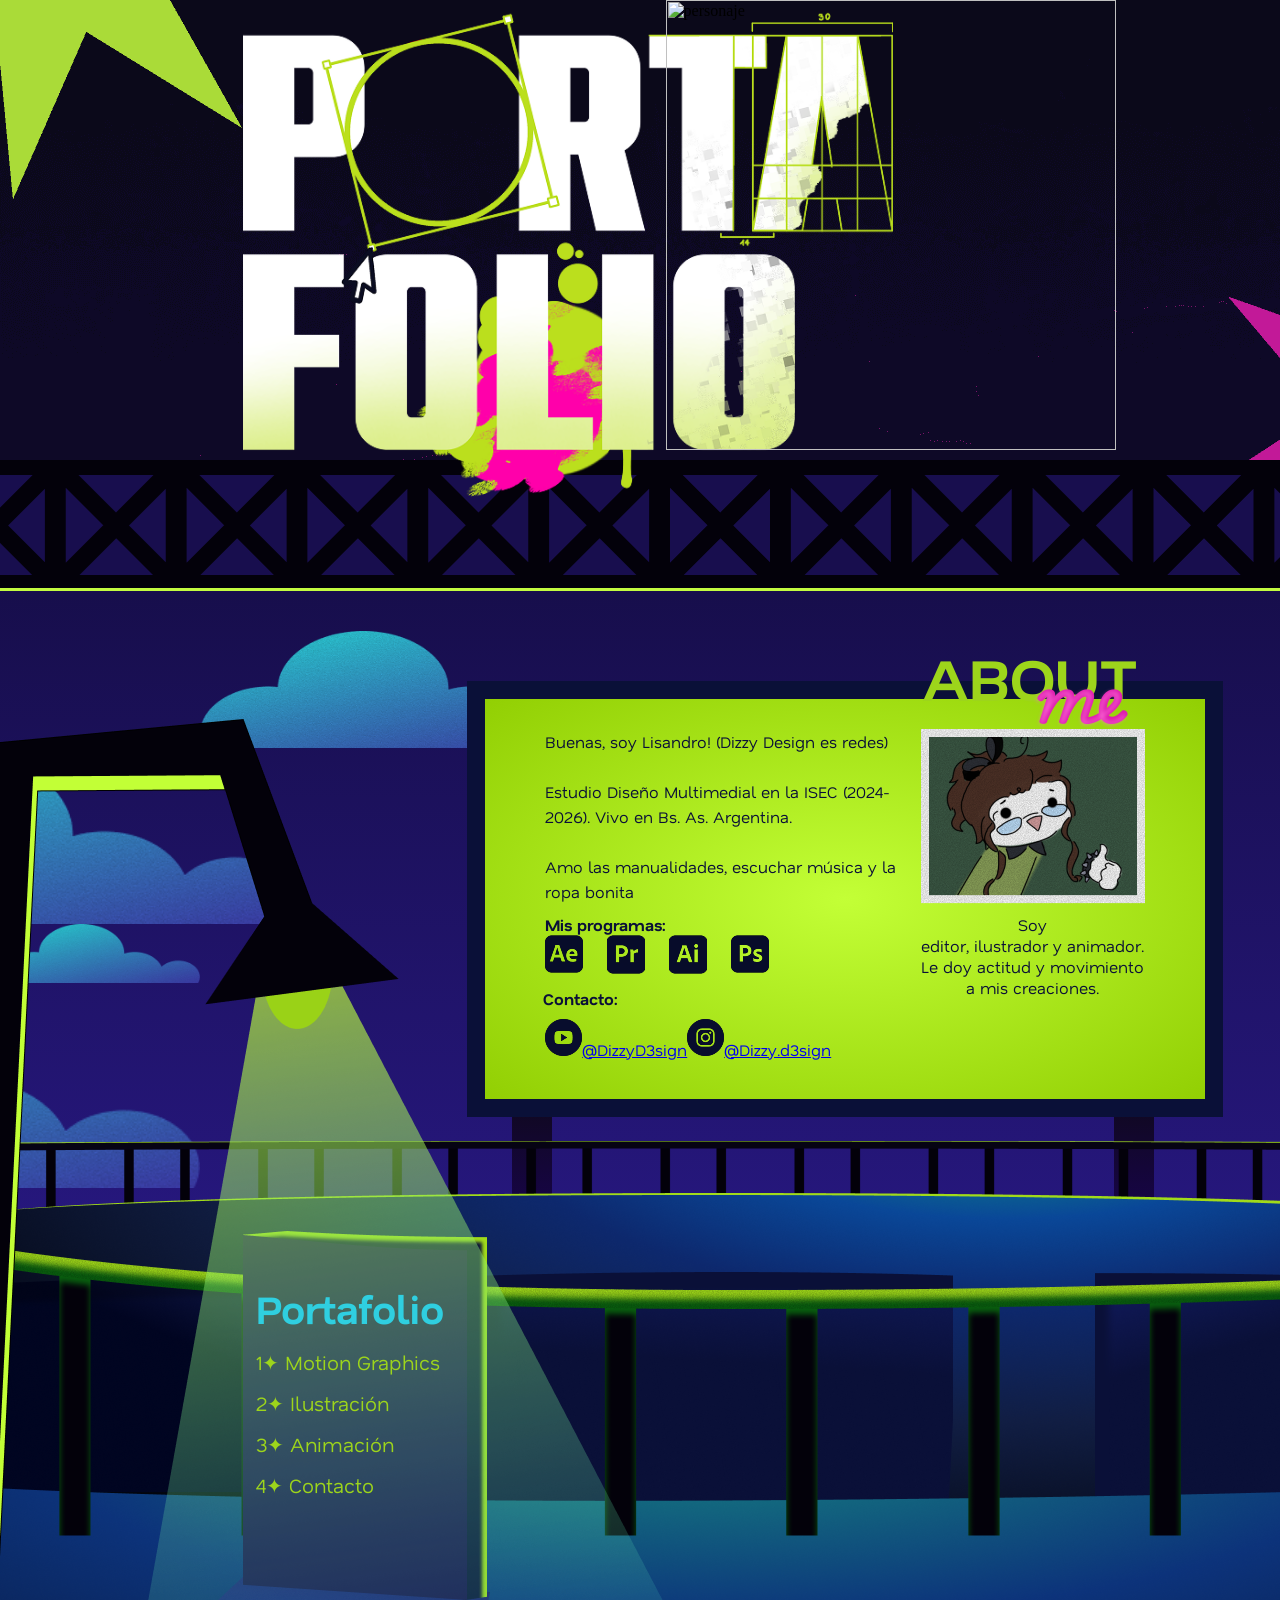
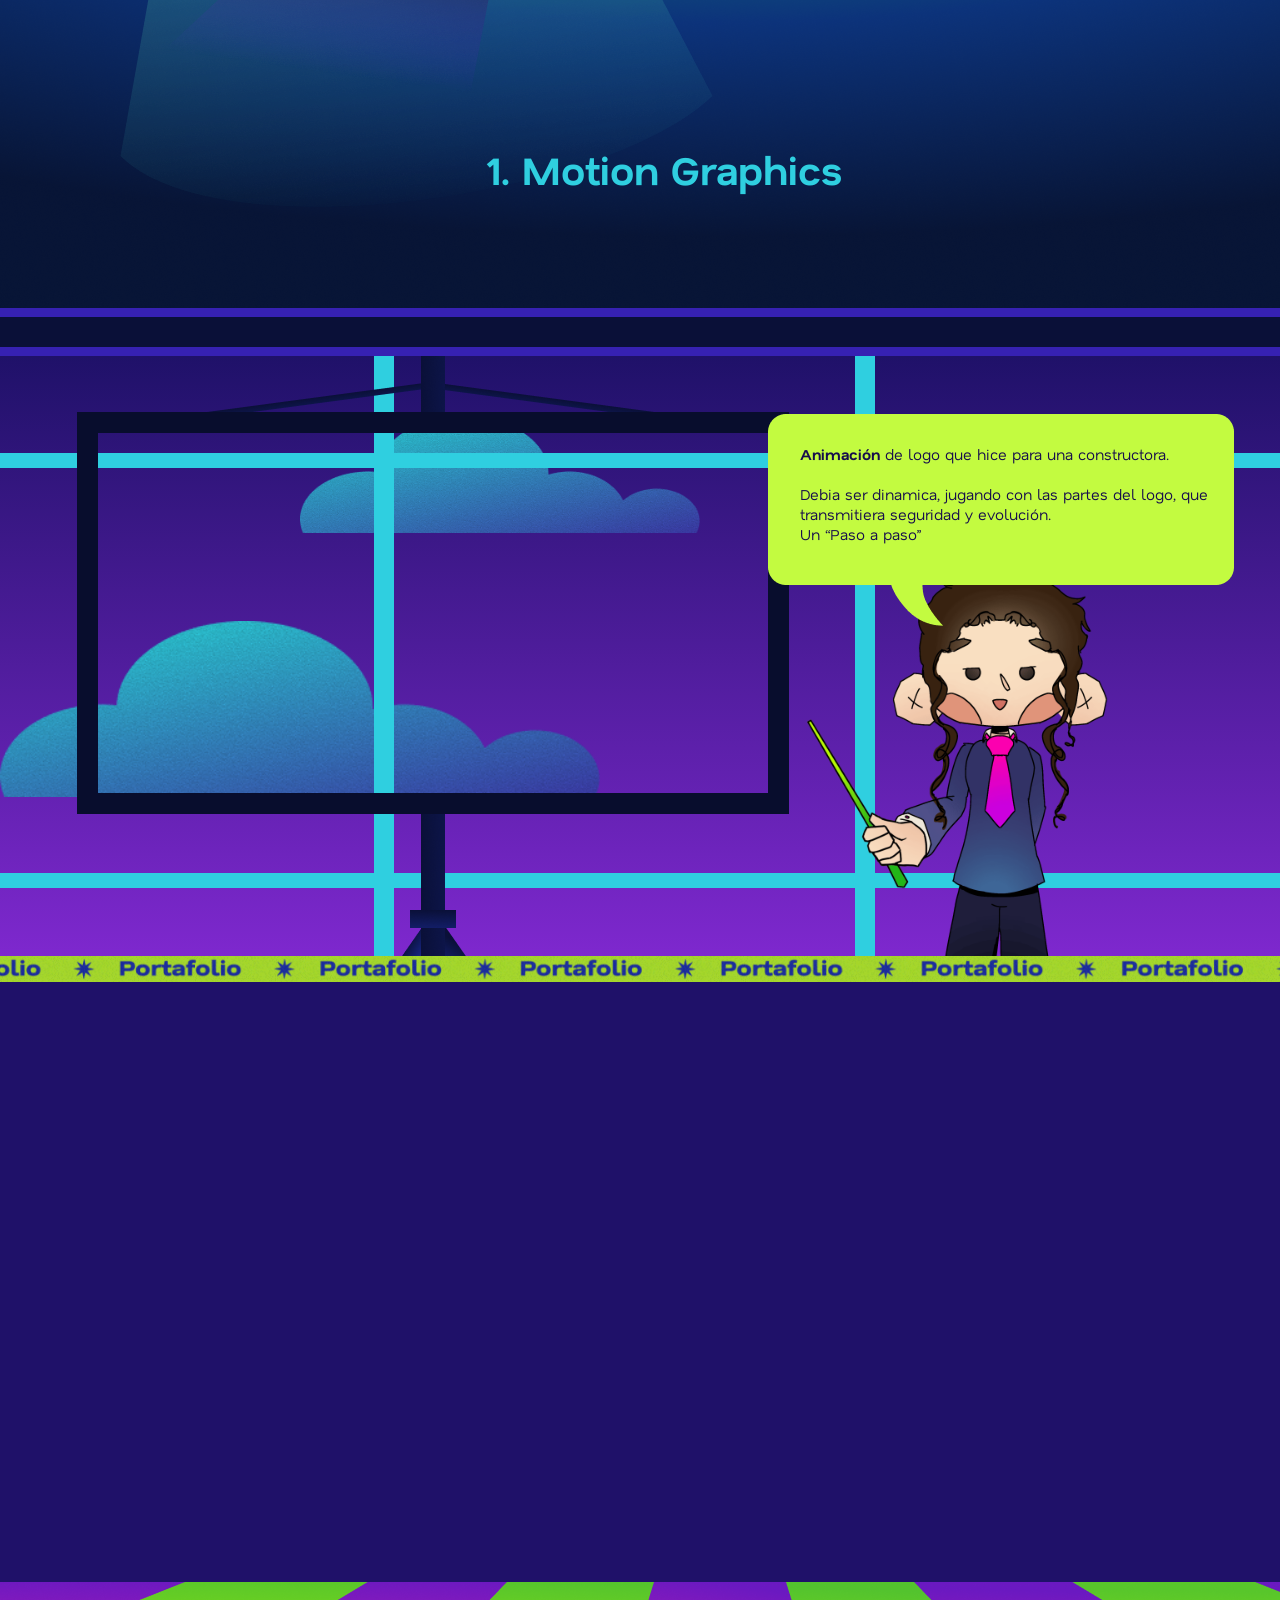
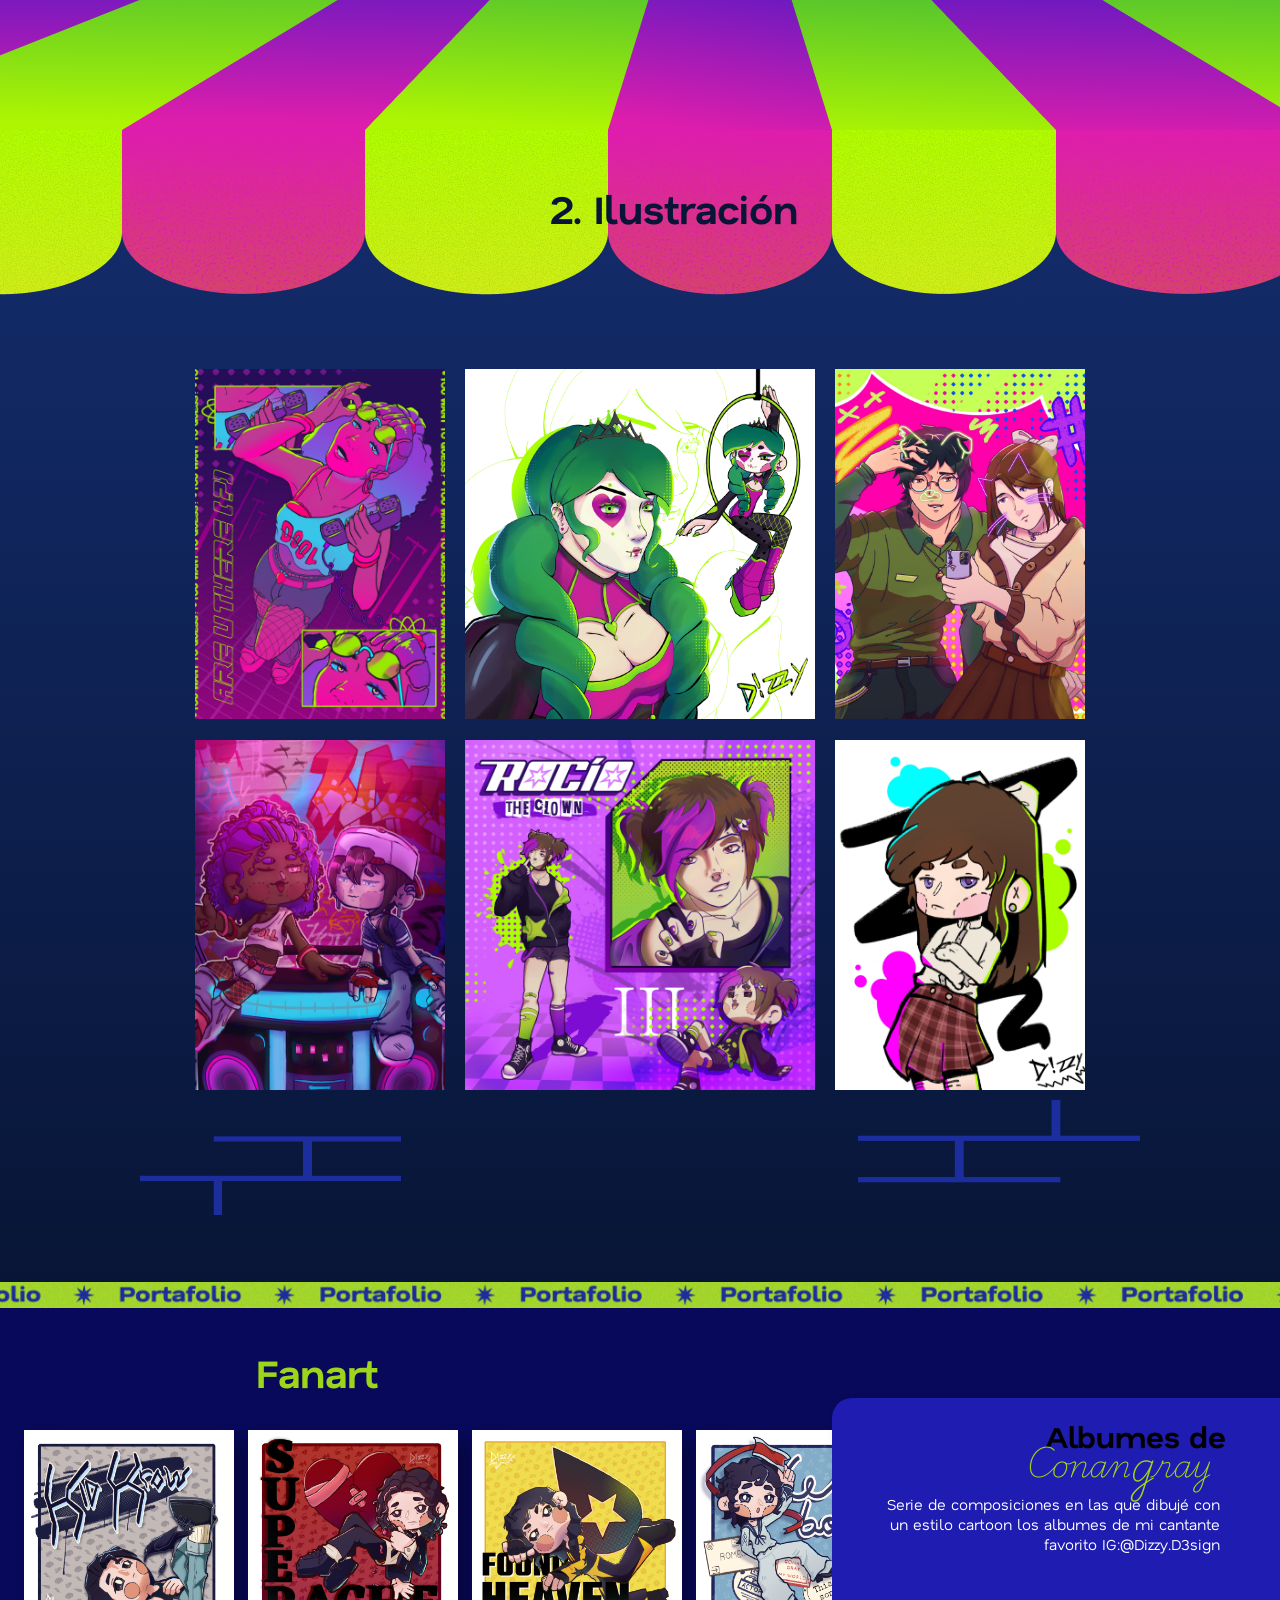
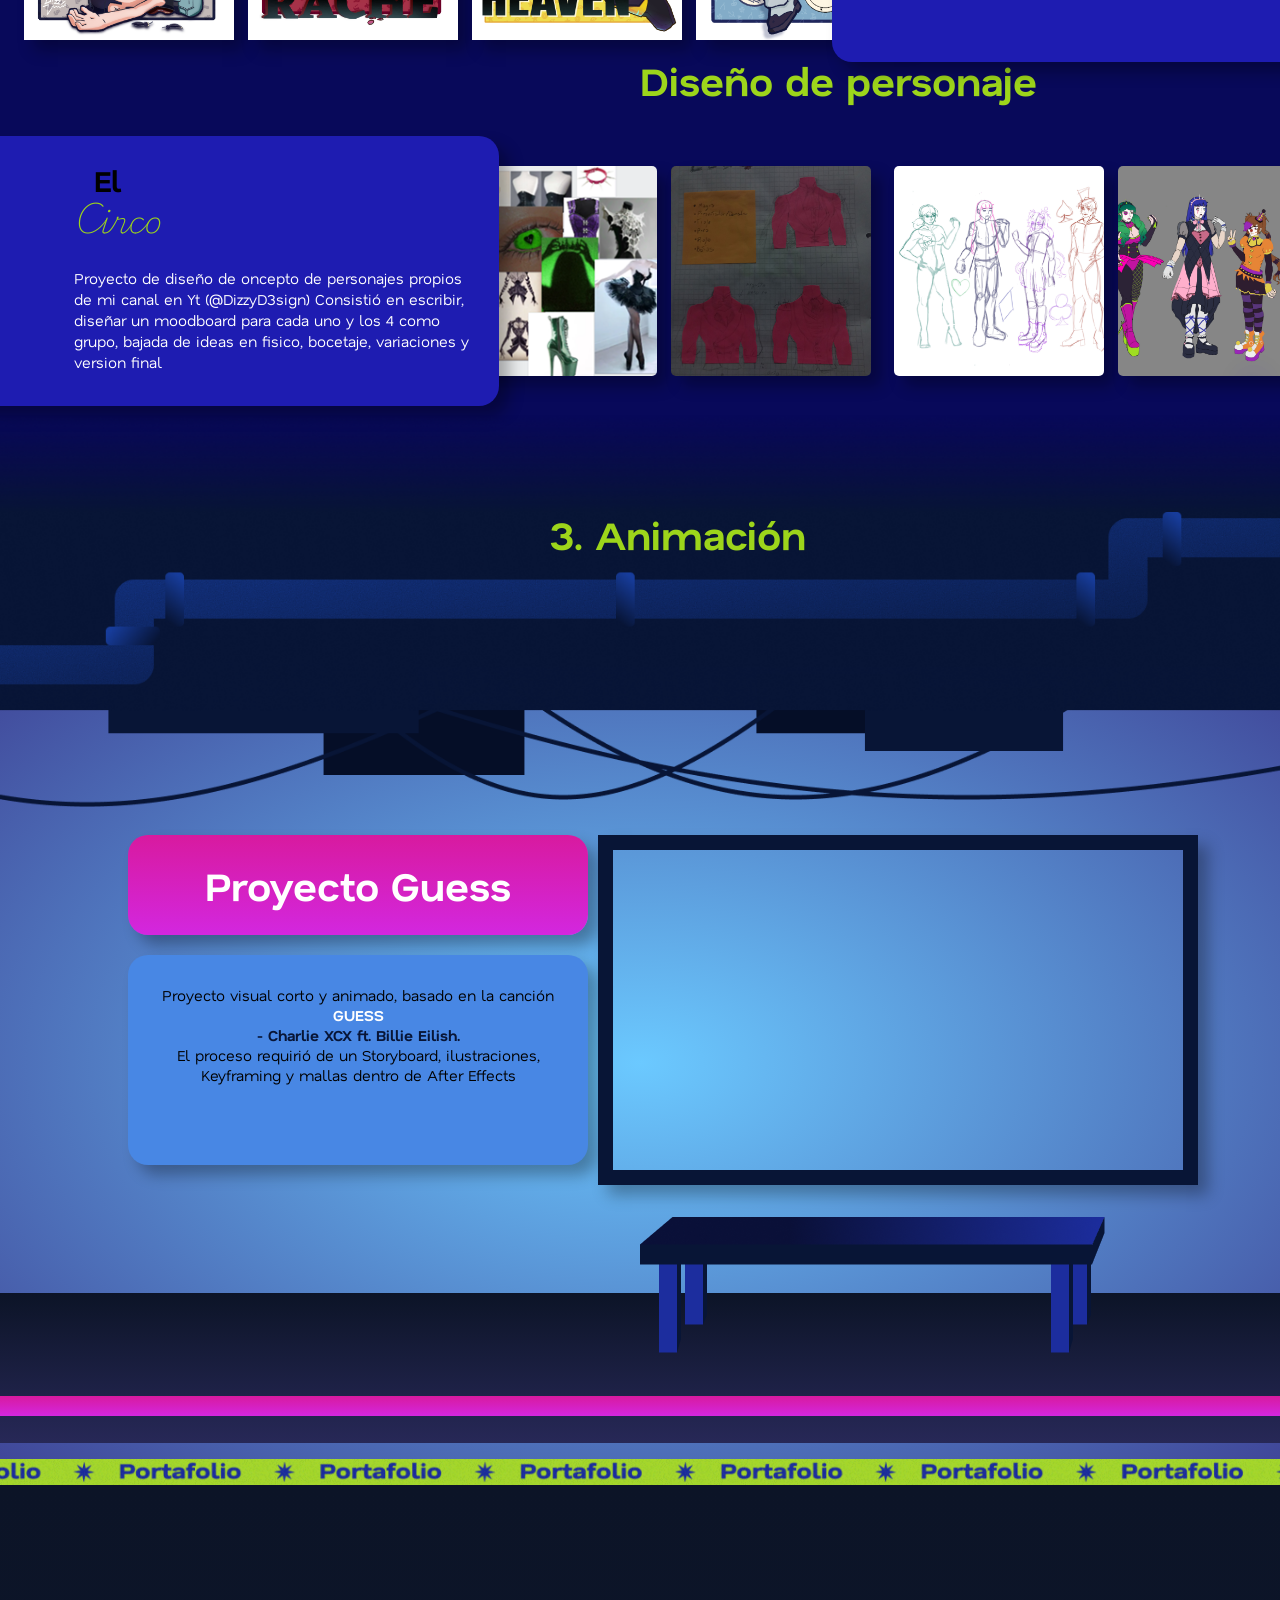
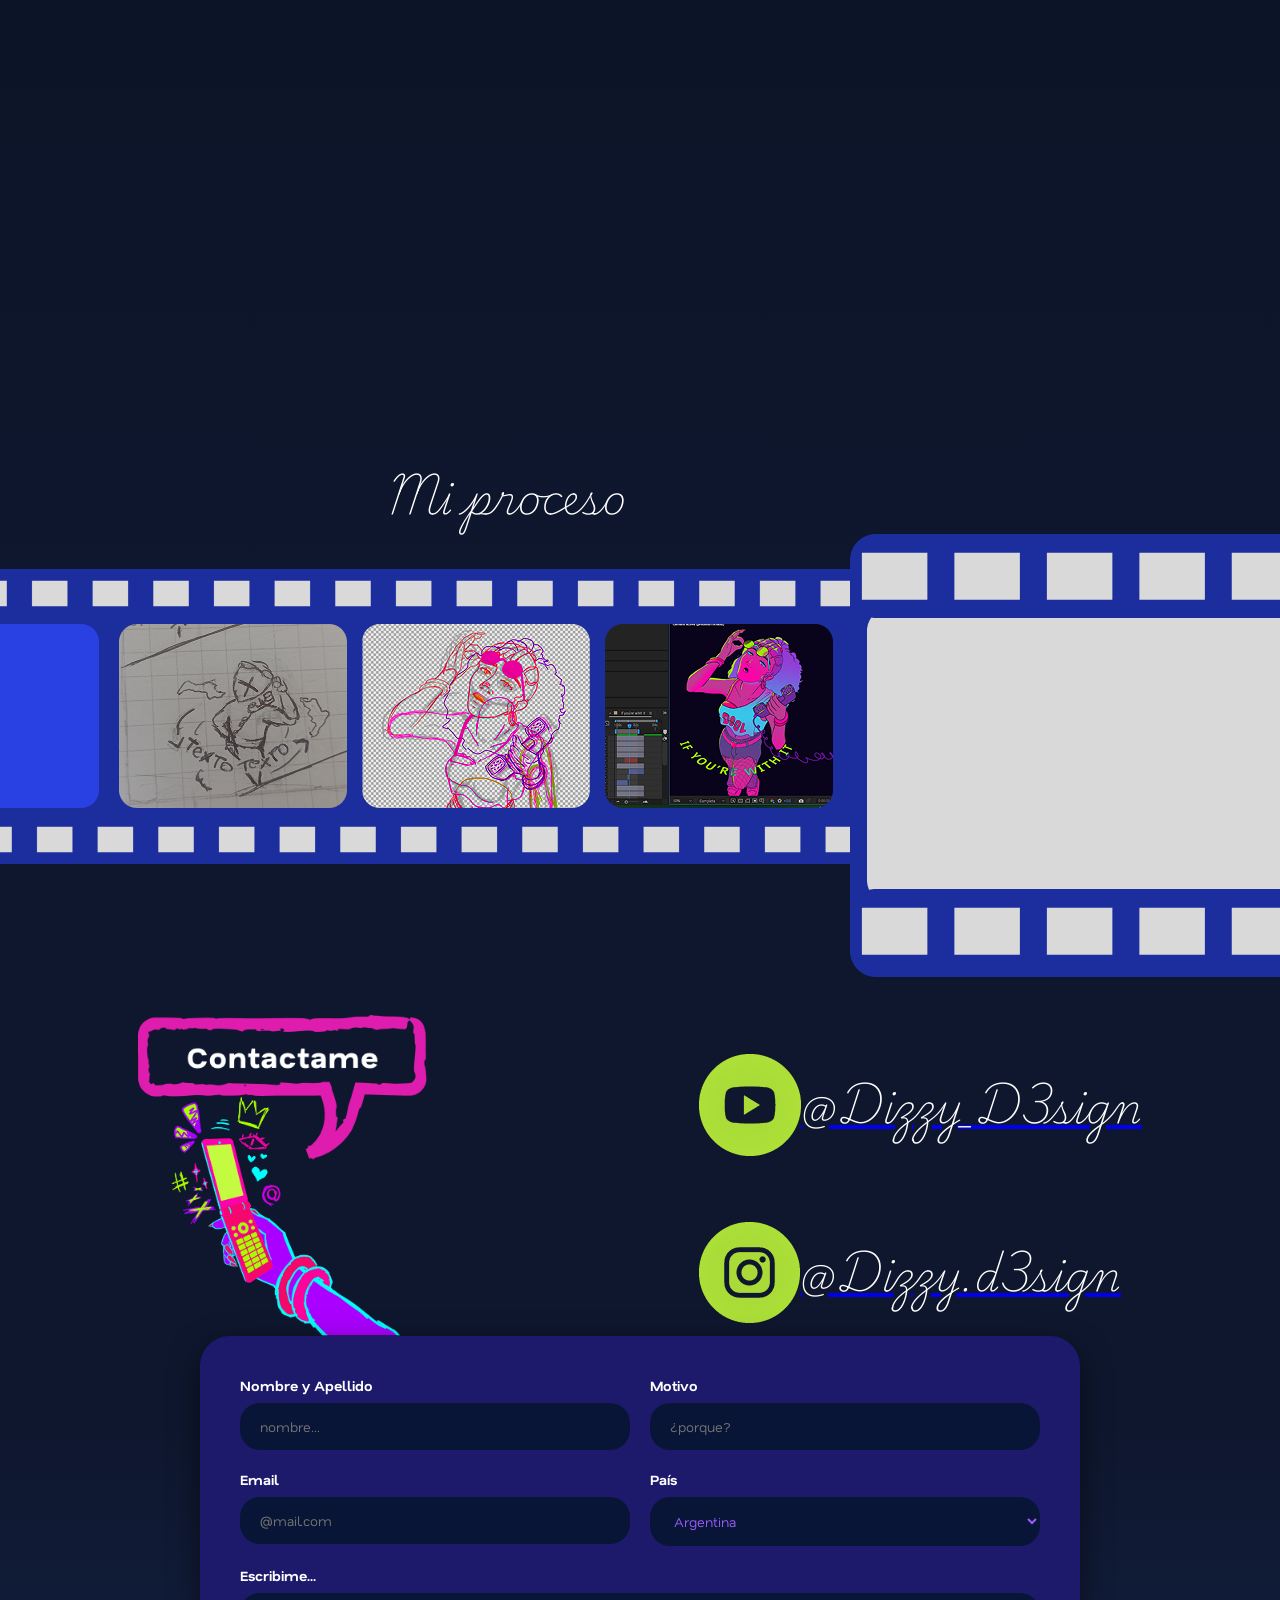
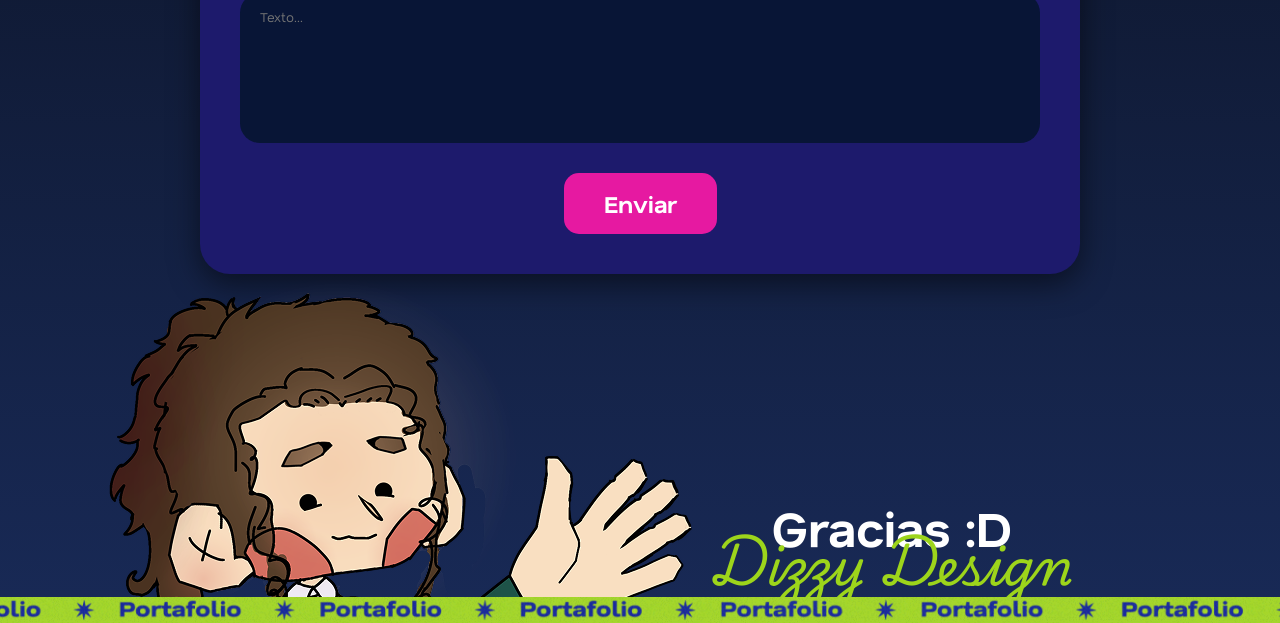
==== commit c50f7191: "Modificacion del header" ====
--- a/index.html
+++ b/index.html
@@ -6,6 +6,10 @@
   <title>Document</title>
   <link rel="stylesheet" href="styles.css">
 </head>
+
+
+<body>
+
 <header>
   <div class="portada">
     <div class="fondoportada"><img src="img/fondoportada.png" alt="fondoportada"></div>
@@ -14,10 +18,6 @@
     <div class="viga"><img src="img/Viga.png" alt="separador"></div>
   </div>
 </header>
-
-<body>
-
-
 
   <div id="aboutme">
     <div class="aboutmecielo">
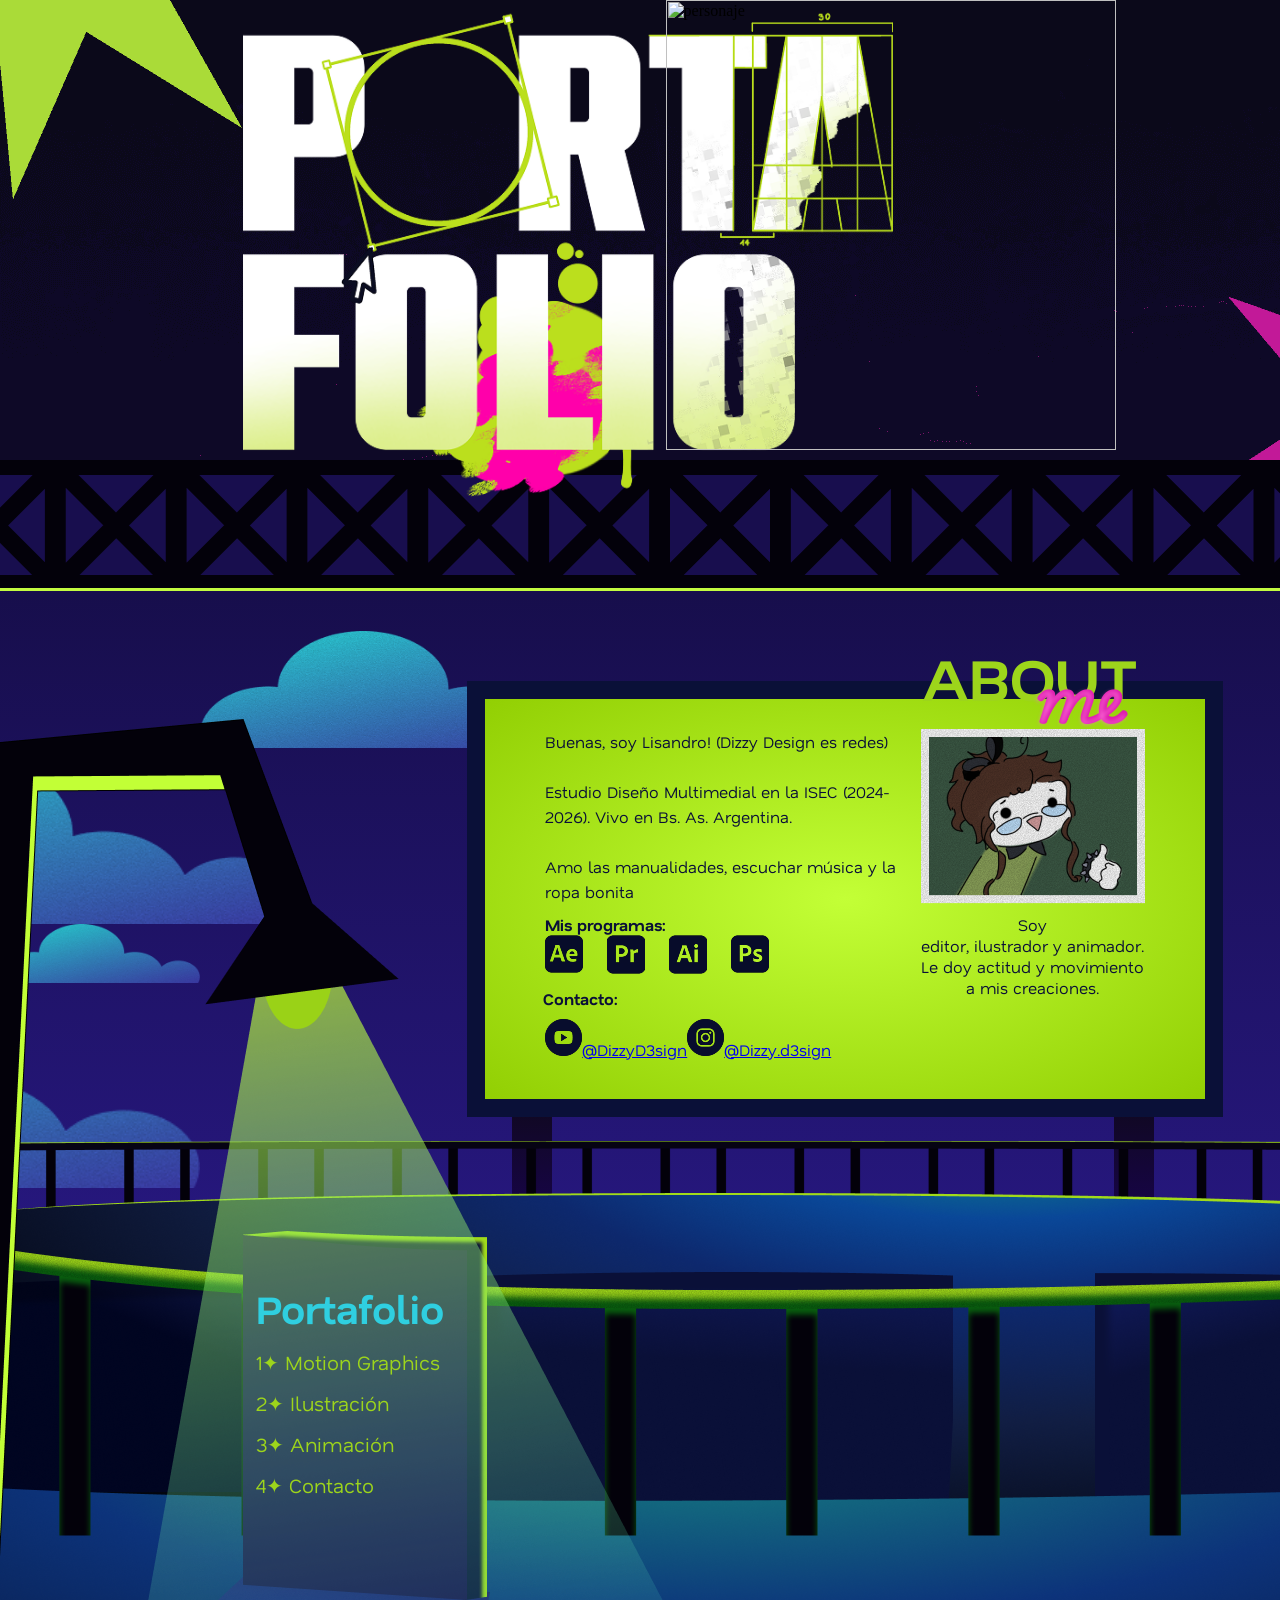
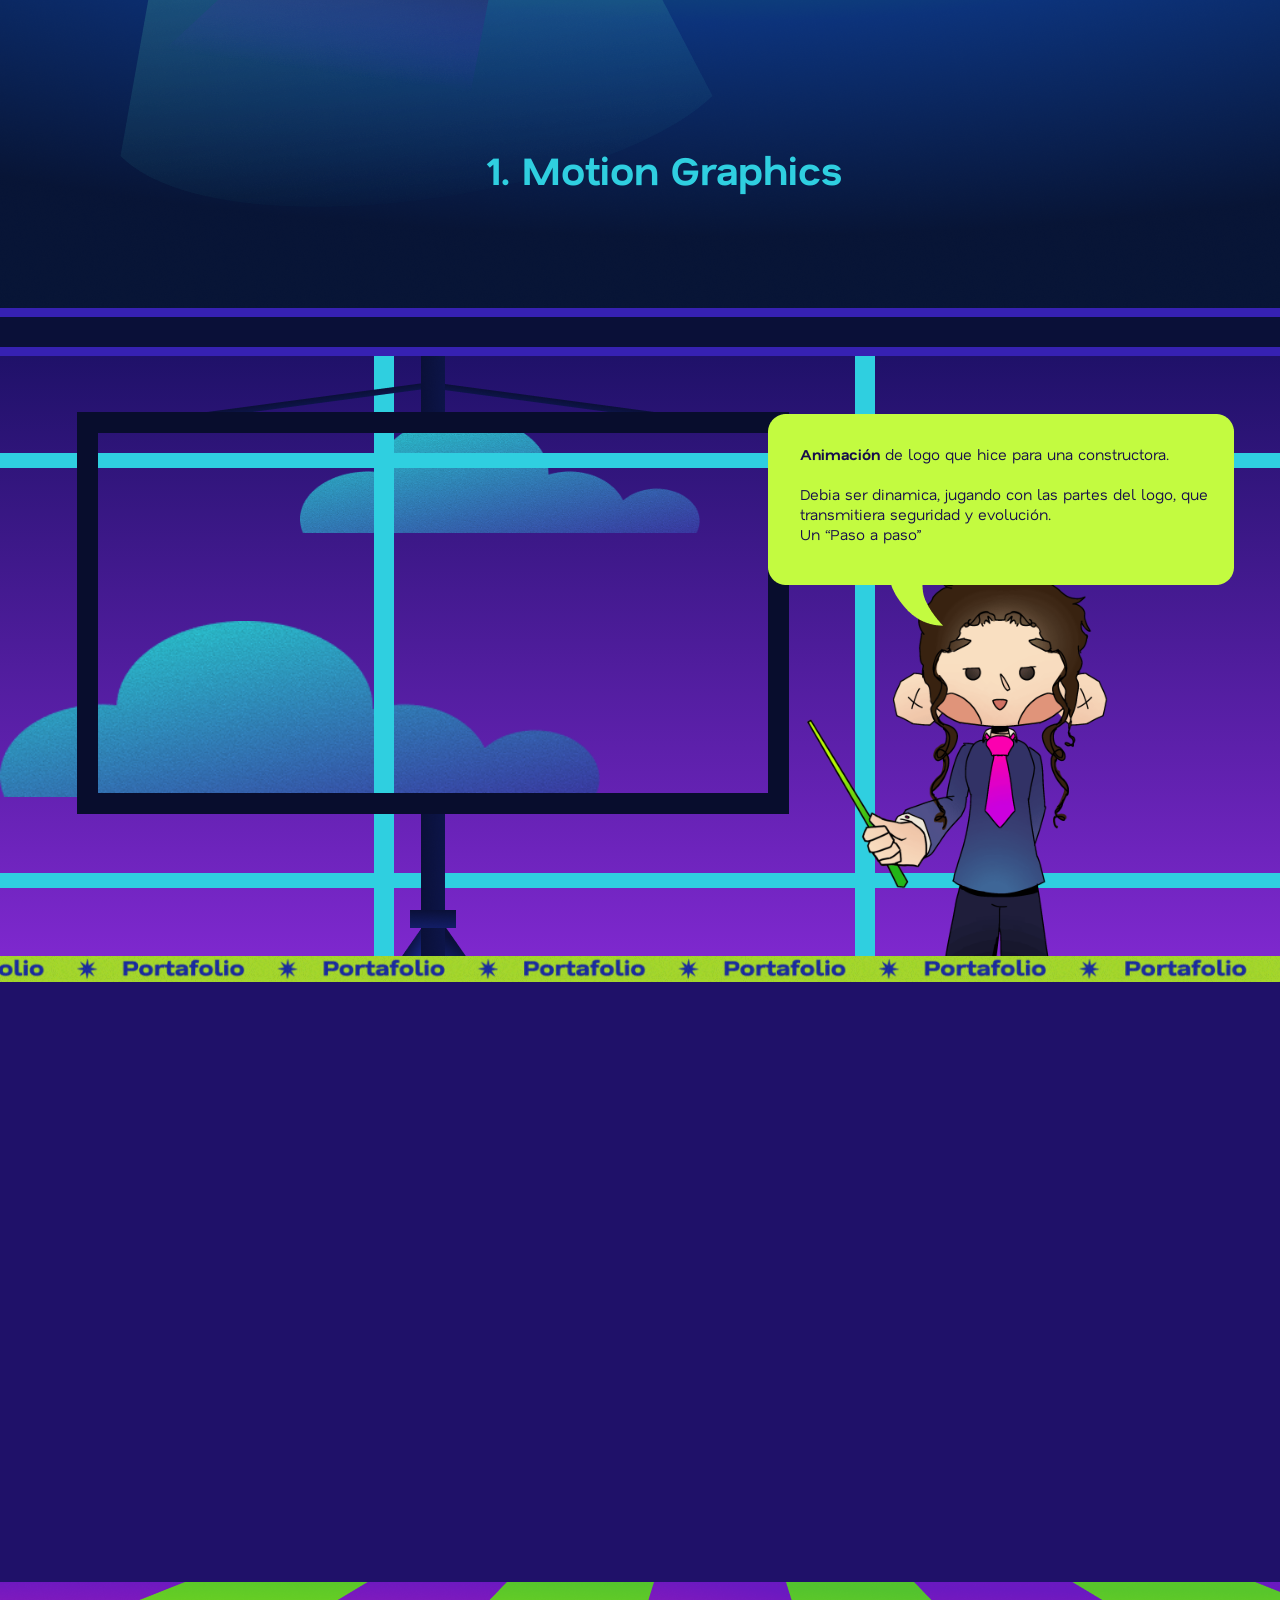
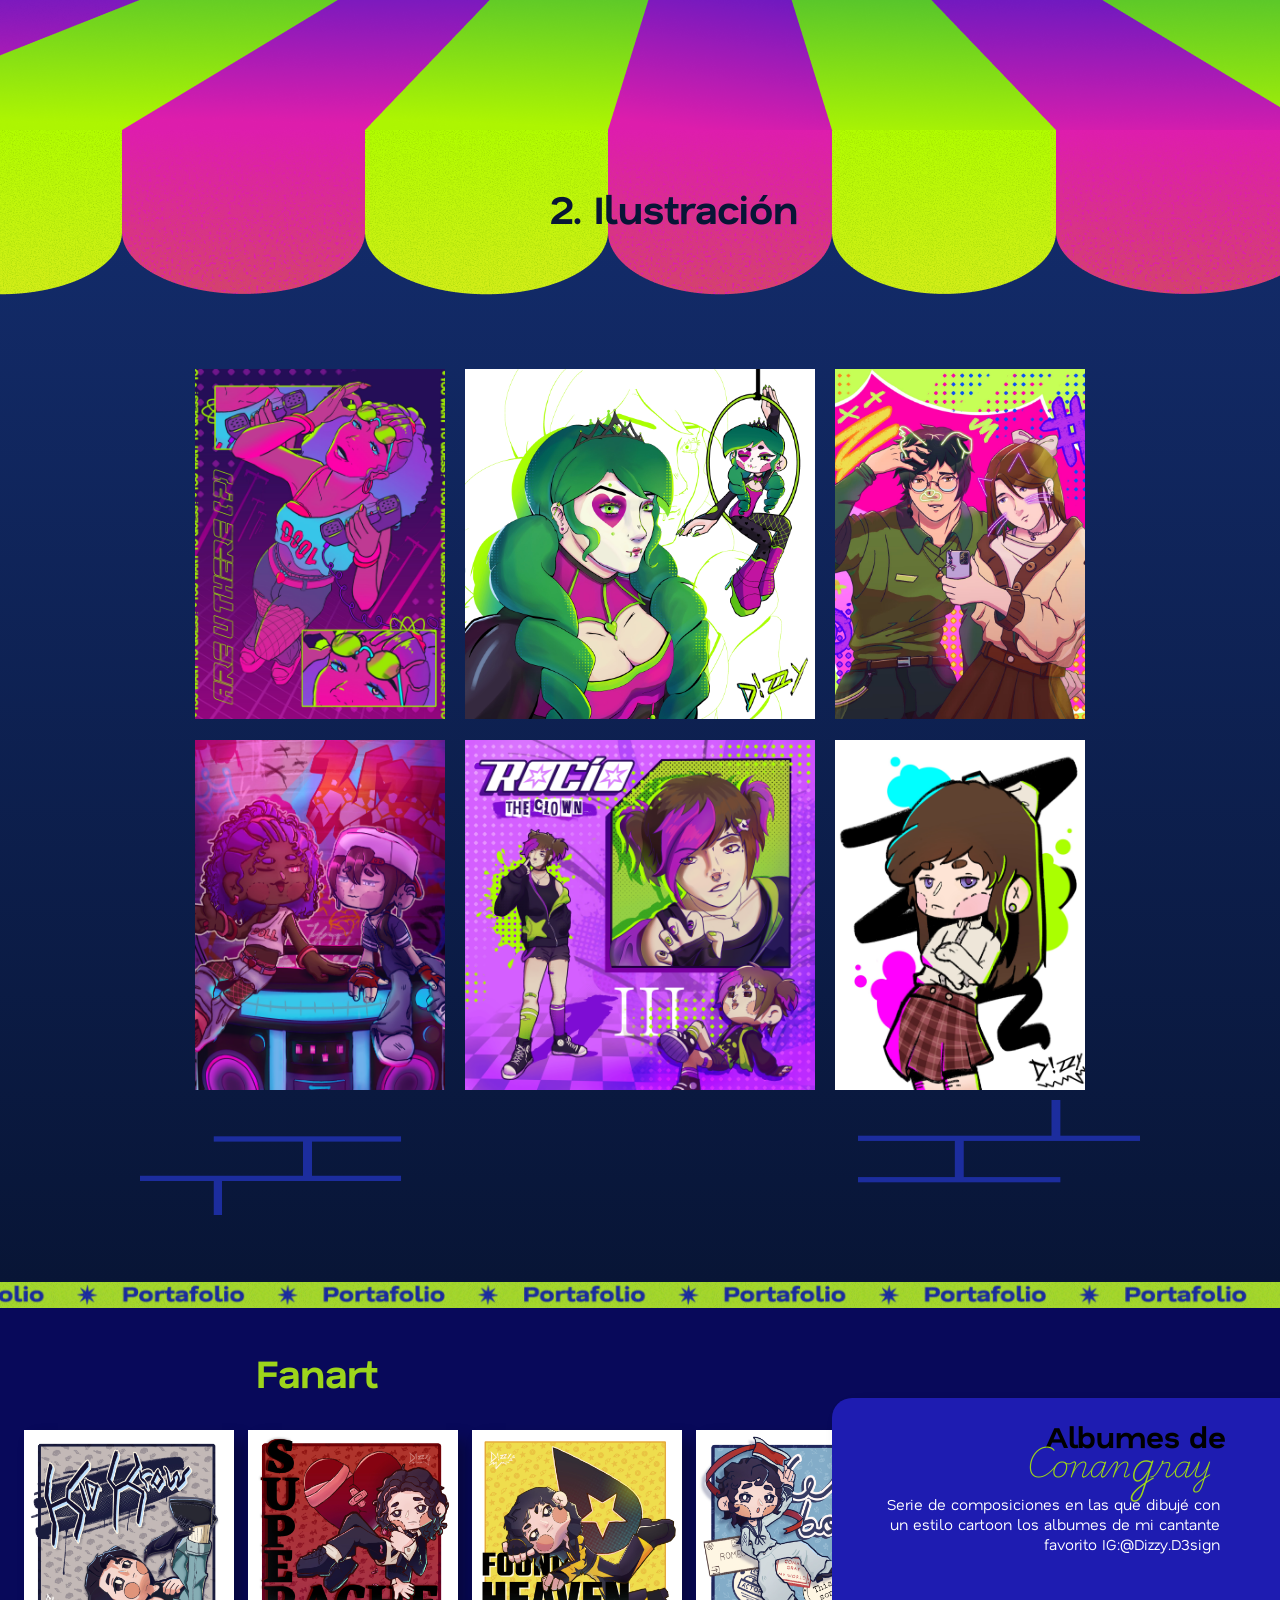
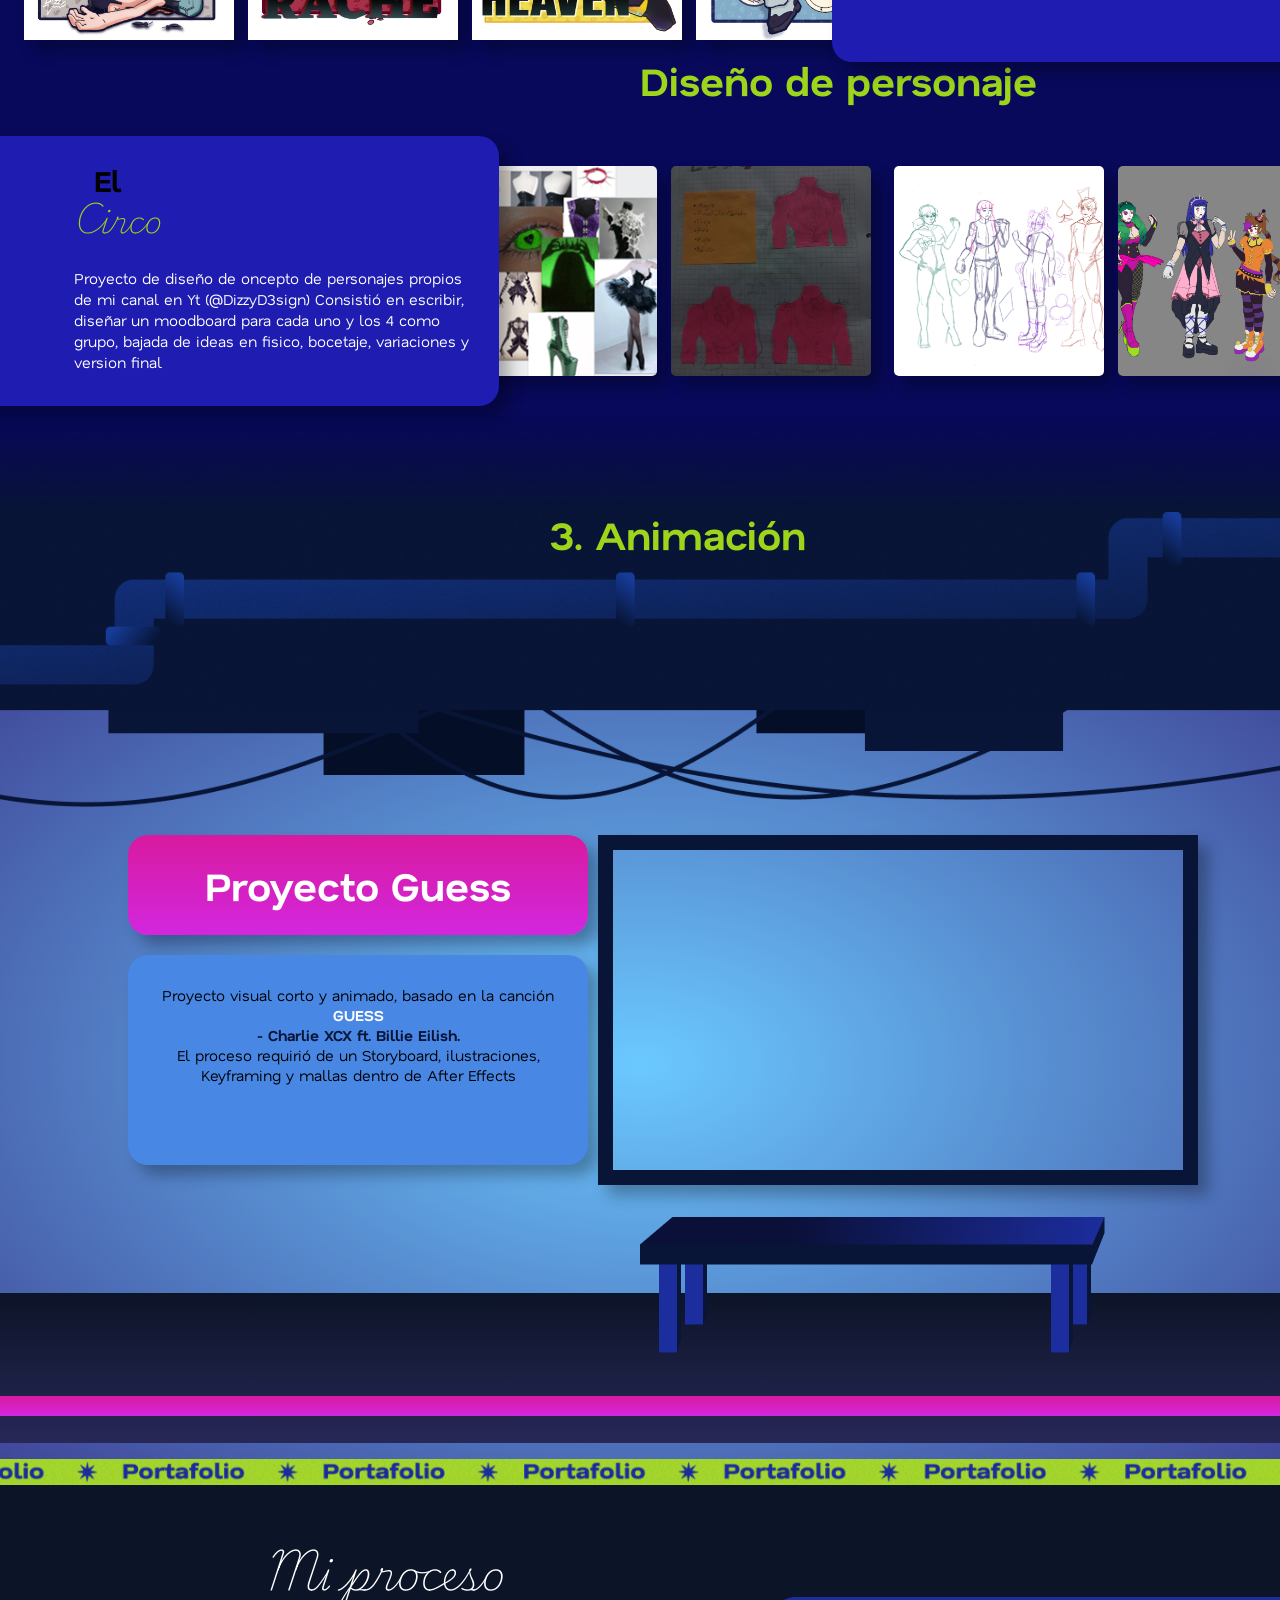
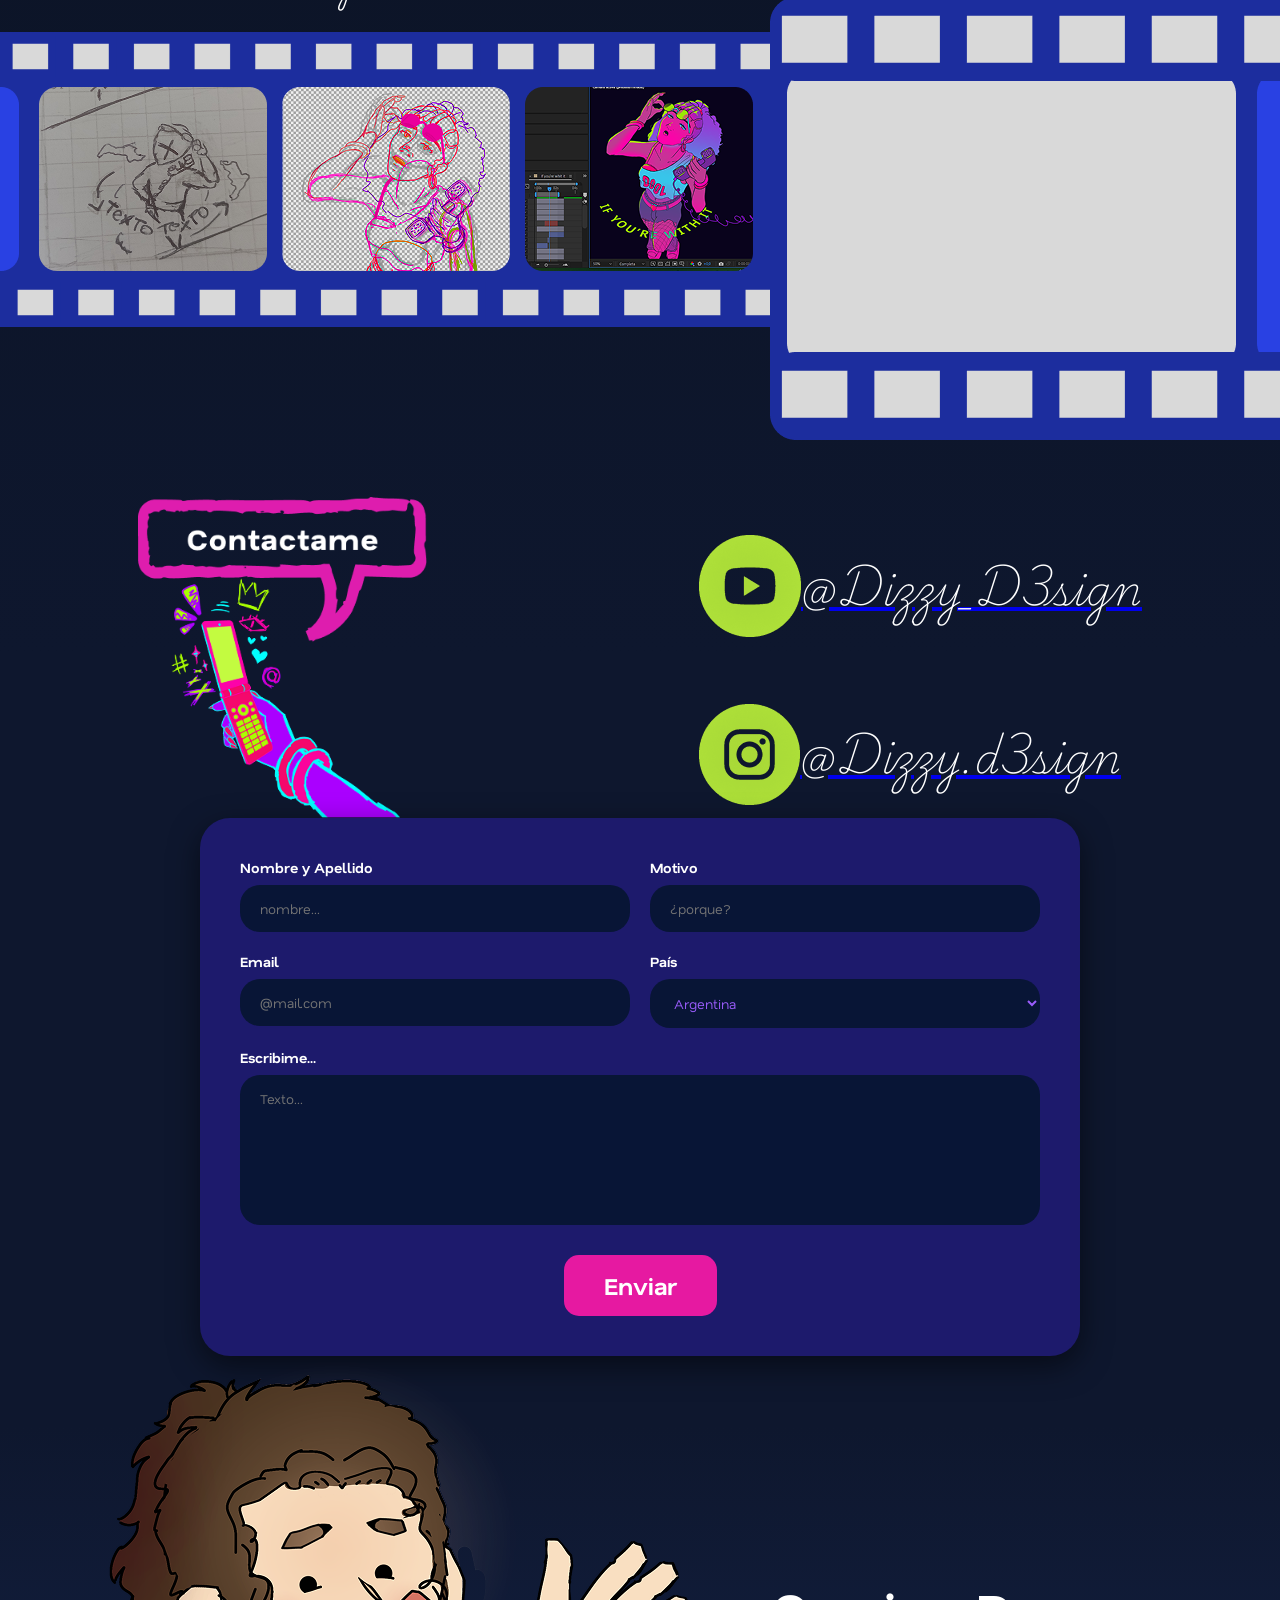
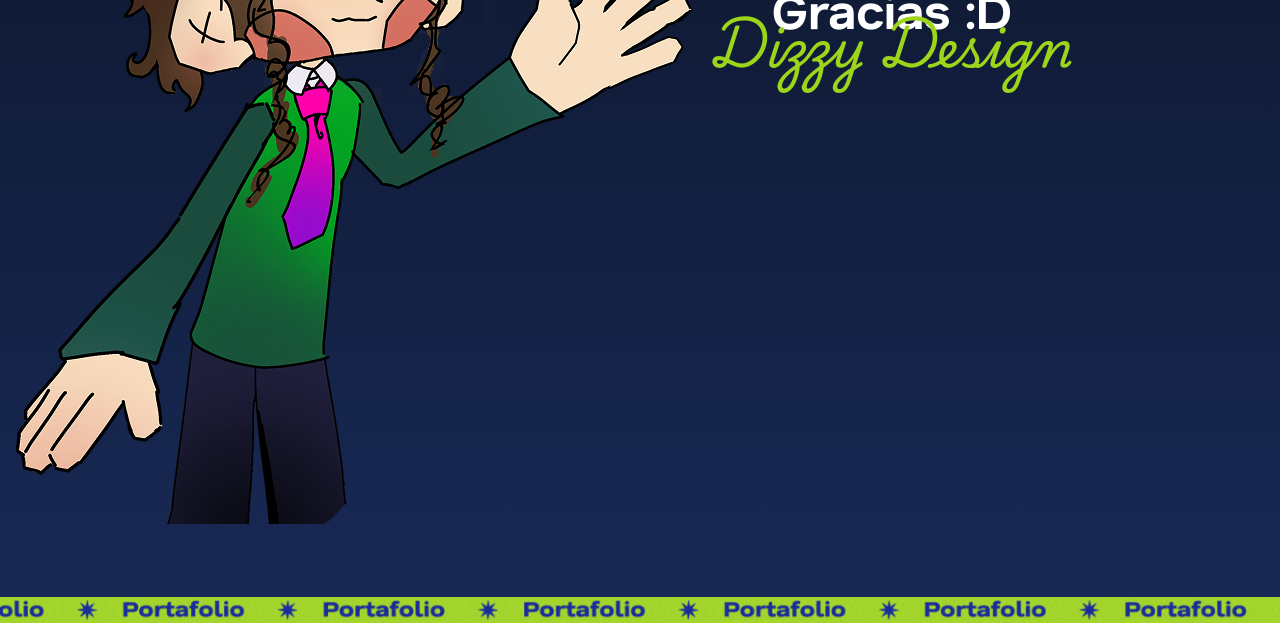
==== commit 67cb3ce6: "arreglar footer" ====
--- a/index.html
+++ b/index.html
@@ -270,6 +270,7 @@
   </div>
 </body>
 <footer>
+  <div class="procesodeguess">
   <div class="miproceso">Mi proceso</div>
   <div class="cine"><img src="img/Cintadepeli.png" alt="cine"></div>
   <div class="gurl">
@@ -278,7 +279,7 @@
       frameborder="0" allow="autoplay; encrypted-media" allowfullscreen>
     </iframe>
   </div>
-
+ </div>
 
   <div id="contacto" class="contacto3">
     <div class="llamado">
--- a/styles.css
+++ b/styles.css
@@ -880,7 +880,6 @@
     z-index: 2;
 }
 .piso{
-    position: relative;
     width: 100%;
     height: 150px;
     background: linear-gradient(#0C1427, #272857);
@@ -903,17 +902,28 @@
     position: relative;
     overflow: hidden;
 }
+
+.procesodeguess{
+    display: flex;
+    justify-content: center;
+    align-items: flex-start;
+    position: relative;
+    margin-top: -400px;
+    margin-bottom: 500px;
+}
 .miproceso{
+    position: absolute;
     font-family: playwriteustrad;
     color: white;
     font-weight: lighter;
     font-size: 40px;
-    margin-left: 30%;
-    padding-top: 60px;
-    padding-bottom: none;
+    margin-right: 40%;
+    margin-top: -5%;
+    z-index: 3;
 }
 .cine{
-    position: relative;
+    position: absolute;
+    z-index: 2;
 
 }
 
@@ -923,10 +933,10 @@
     width: 470px;
     height: 280px;
     aspect-ratio: 16 / 9;
-    display: block;
+    display: flex;
     border: none;
     z-index: 3;
-    margin-top: -595px;
+    margin-top: px;
     margin-left: 64%;
 }
 .contacto3{
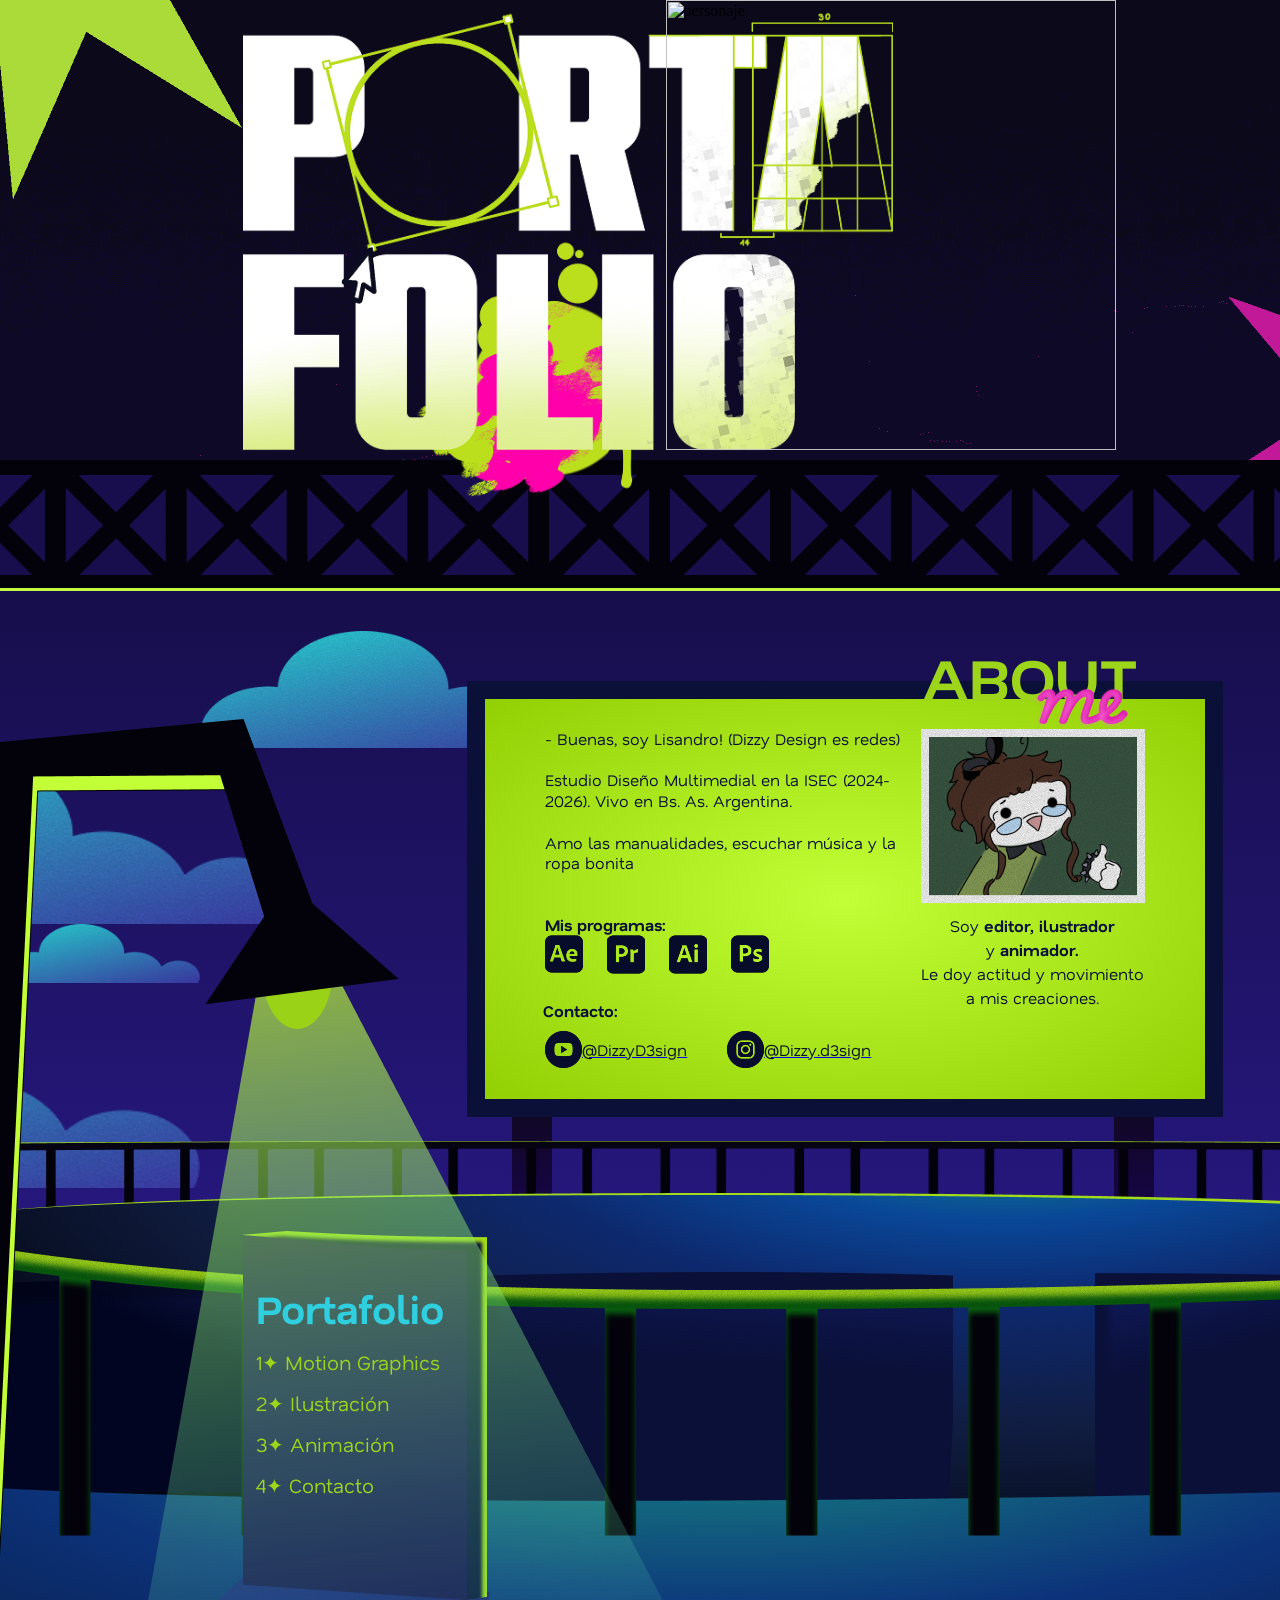
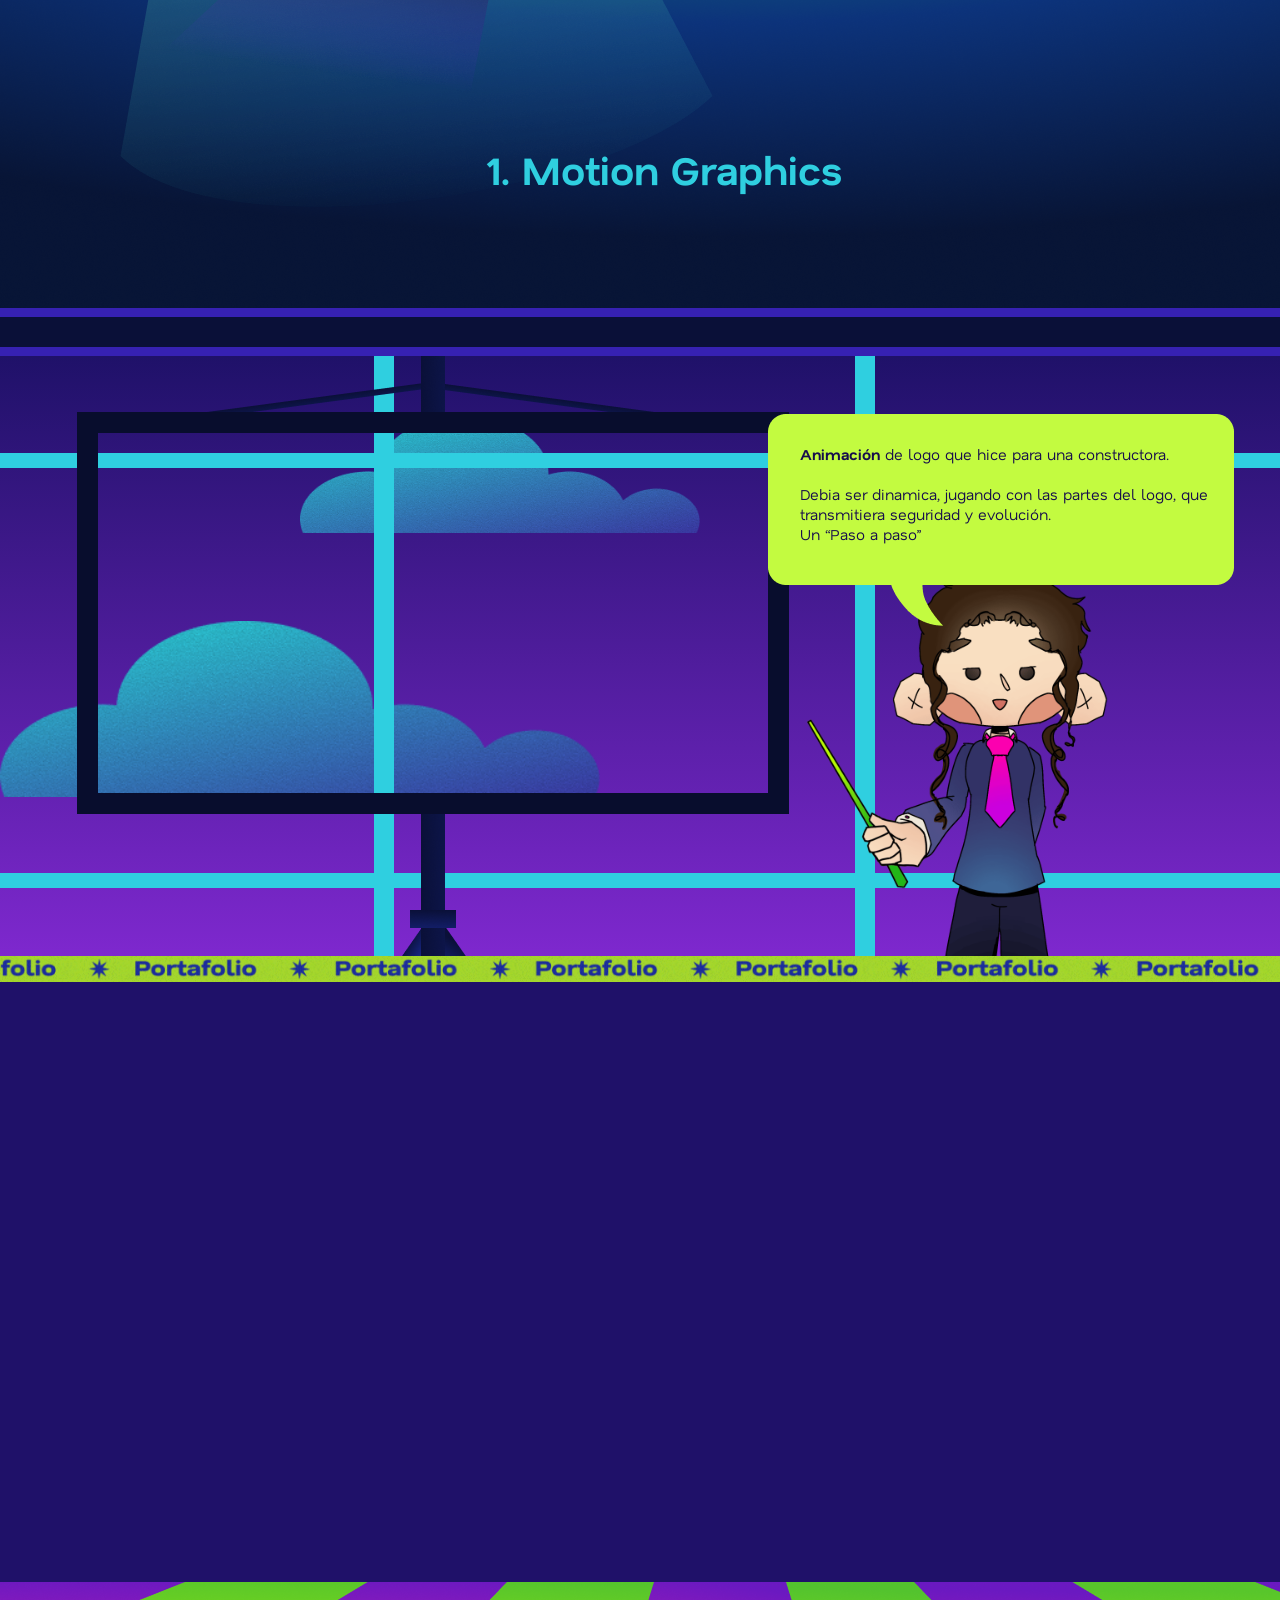
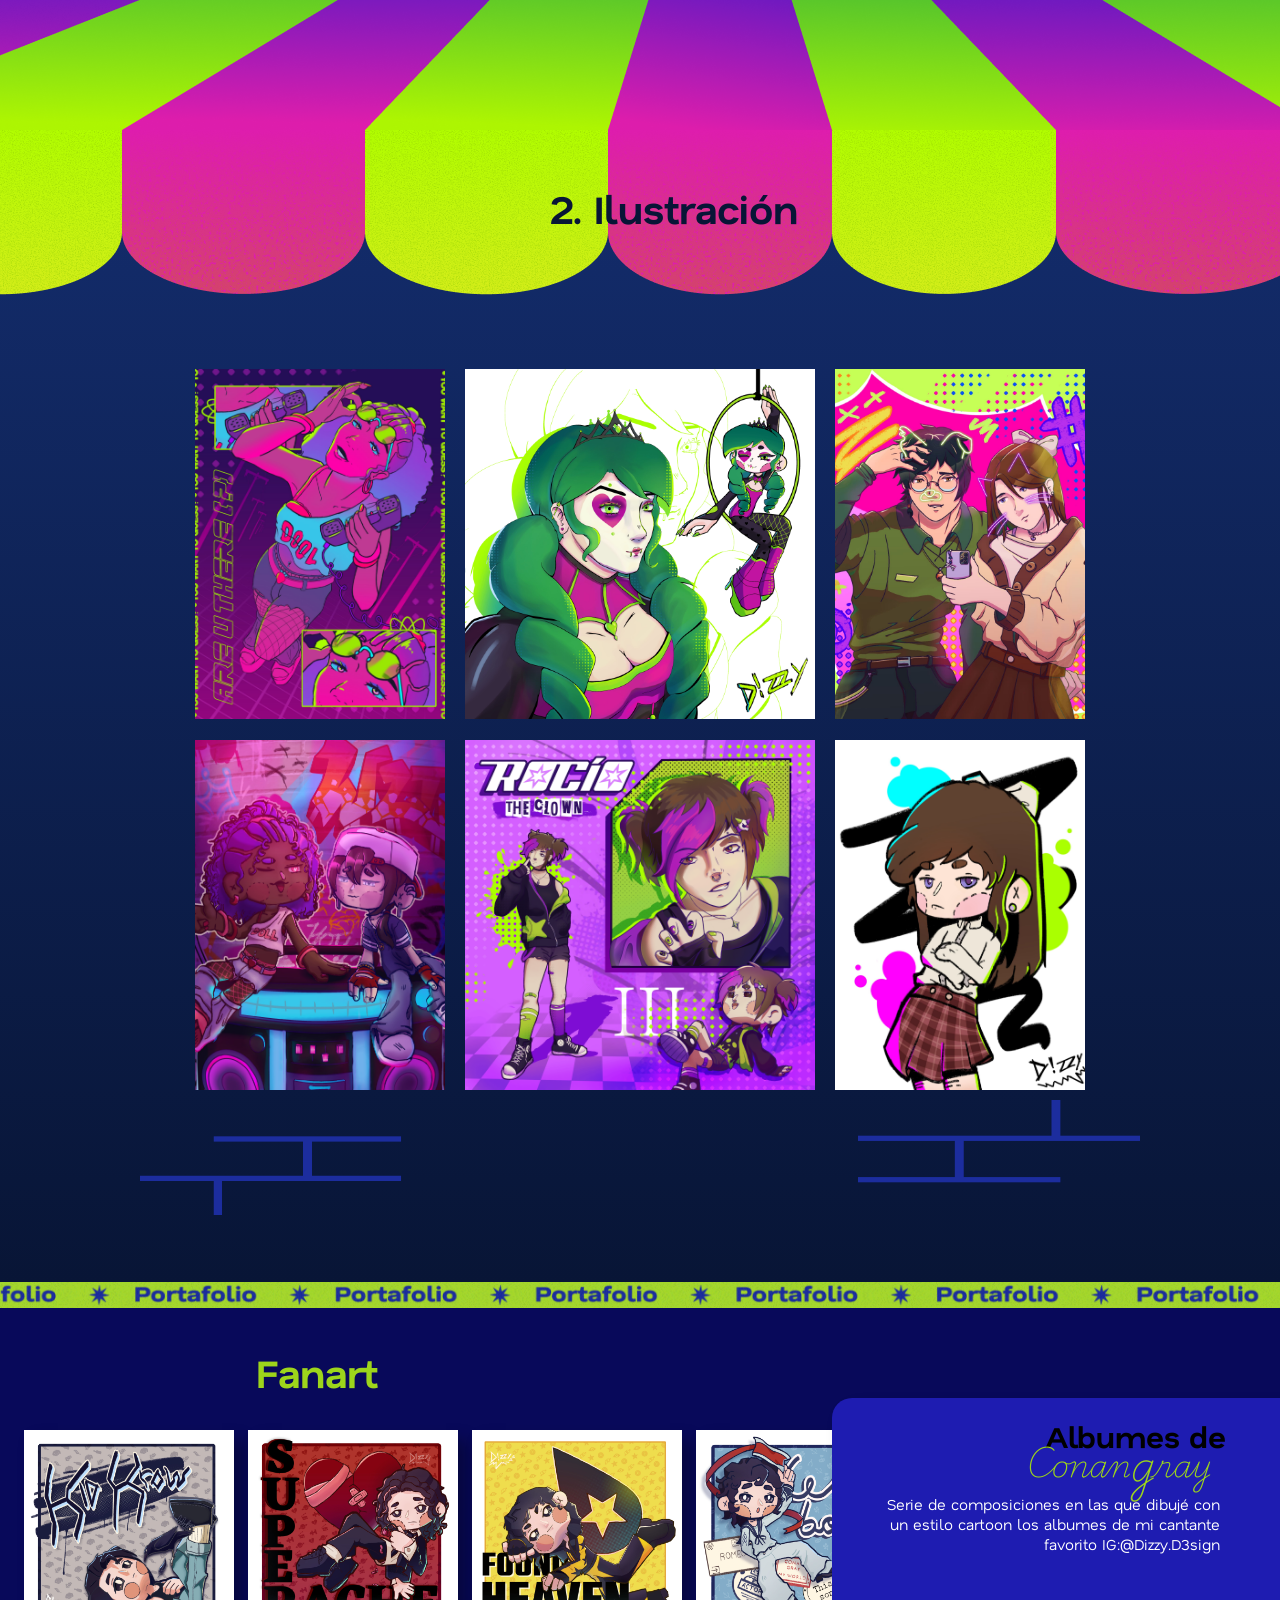
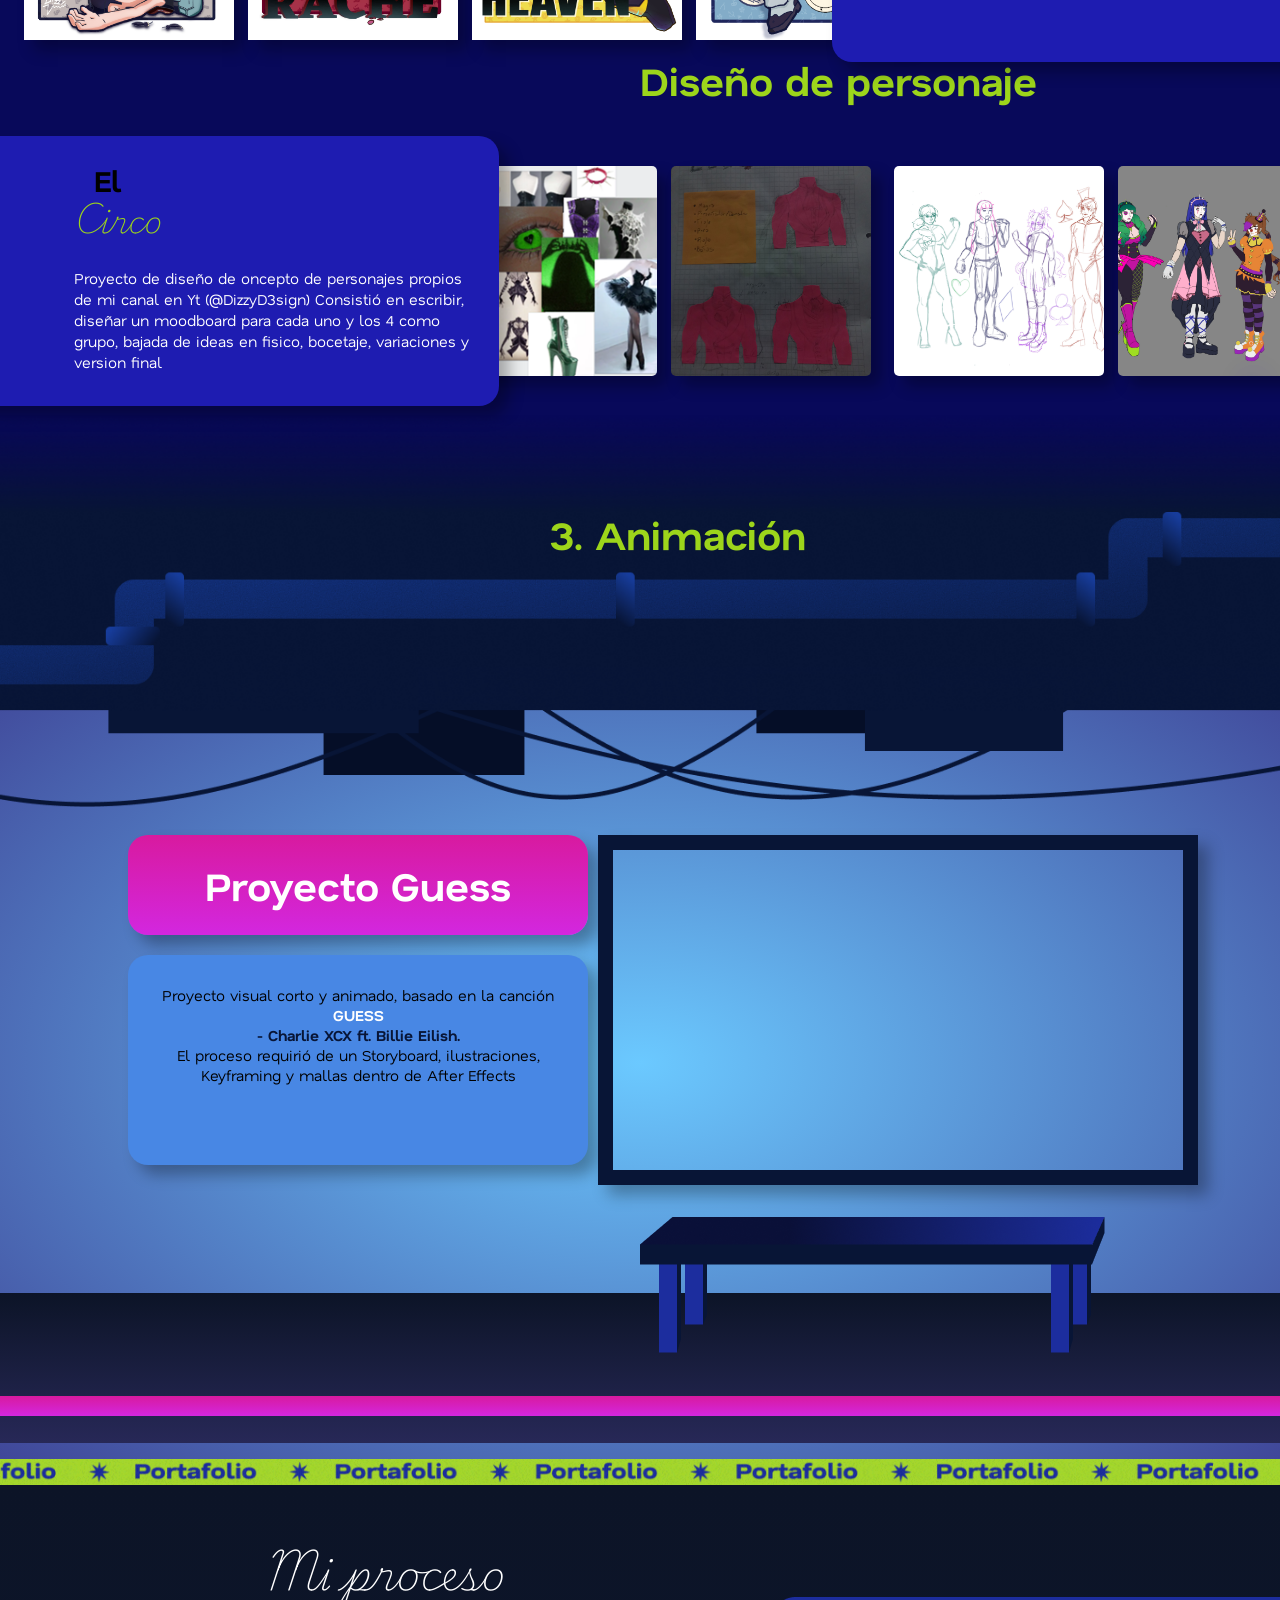
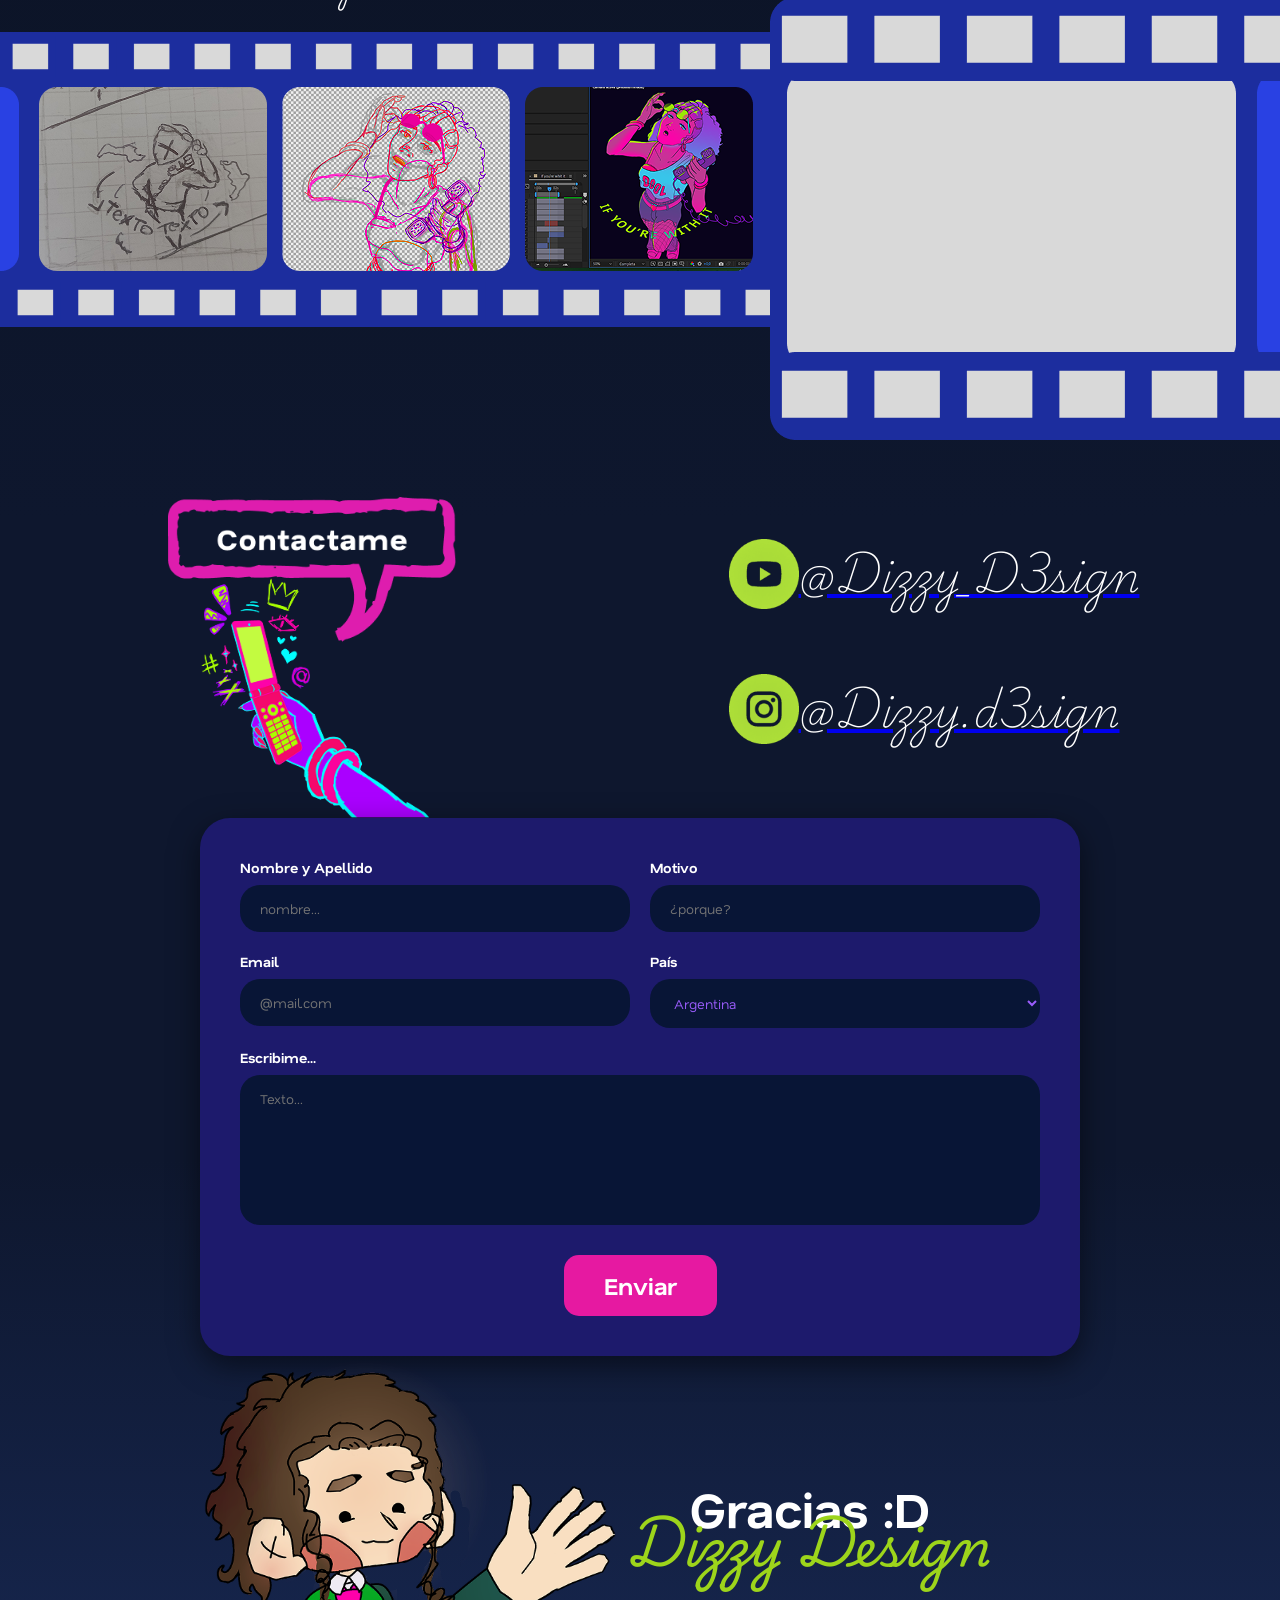
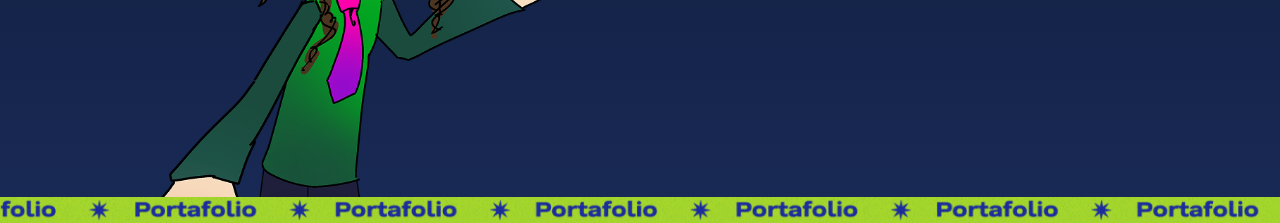
==== commit b5ba7524: "detalles footer about me tipografias a negrita" ====
--- a/index.html
+++ b/index.html
@@ -31,7 +31,7 @@
       <div class="gigantografia">
         <div class="intro">
           <div class="introtexto">
-          <p>Buenas, soy Lisandro!
+          <p>- Buenas, soy Lisandro!
           (Dizzy Design es redes)</p>
         <br>
           <p>Estudio Diseño Multimedial en la ISEC (2024-2026).
@@ -47,8 +47,10 @@
             <div class="Adobe"><img src="img/Adobe.png" alt=""></div>
           </div>
           <div class="presentacion">
-            Soy <div class="soy">editor, ilustrador y animador.</div> Le doy actitud y movimiento a mis creaciones.
-          </div>
+            Soy <span class="destacado">editor, ilustrador</span> <br>
+            y <span class="destacado">animador.</span> <br>
+            Le doy actitud y movimiento a mis creaciones.
+         </div>
         </div>
         <div class="contactotexto">Contacto:</div>
         <div class="contacto">
--- a/styles.css
+++ b/styles.css
@@ -1,42 +1,50 @@
-
 * {
     margin: 0;
 }
+
 html {
     scroll-behavior: smooth;
 }
 
-@font-face{
- font-family: "nata-sans";
+@font-face {
+    font-family: "nata-sans";
     src: url(fonts/Nata_Sans/NataSans-VariableFont_wght.ttf)
 }
-@font-face{
- font-family: "playwriteustrad";
+
+@font-face {
+    font-family: "playwriteustrad";
     src: url(fonts/Playwrite_US_Trad/PlaywriteUSTrad-VariableFont_wght.ttf)
 }
 
 /*LA PORTADA*/
 
-header{
-    background: linear-gradient(rgb(14, 9, 22), rgb(24, 4, 78)); /*degradado*/
-}
-.fondoportada{
+header {
+    background: linear-gradient(rgb(14, 9, 22), rgb(24, 4, 78));
+    /*degradado*/
+}
+
+.fondoportada {
     height: 460px;
 }
-.portada{
-    position: relative; /* para que flote el resto pero que quede quieto*/
-    overflow: hidden; /* Corta lo que se sale del borde */
-}
-
-.portadaletras img{
+
+.portada {
+    position: relative;
+    /* para que flote el resto pero que quede quieto*/
+    overflow: hidden;
+    /* Corta lo que se sale del borde */
+}
+
+.portadaletras img {
     width: 650px;
-    position: absolute;    /* para que flote pues y lo muevas */
+    position: absolute;
+    /* para que flote pues y lo muevas */
     top: 0%;
-    left: 19%;         /* separa borde izquierdo */
+    left: 19%;
+    /* separa borde izquierdo */
     z-index: 0;
 }
 
-.portadapj img{
+.portadapj img {
     width: 450px;
     height: auto;
     top: 0%;
@@ -44,7 +52,8 @@
     position: absolute;
     z-index: 1;
 }
-.viga img{
+
+.viga img {
 
     display: block;
 }
@@ -55,14 +64,17 @@
 
 @keyframes nubesnoche {
     0% {
-        transform: translateX(-50vw); /* empieza fuera de la pantalla */
+        transform: translateX(-50vw);
+        /* empieza fuera de la pantalla */
     }
+
     to {
-        transform: translateX(200vw); /* hasta el final de la pantalla */
+        transform: translateX(200vw);
+        /* hasta el final de la pantalla */
     }
 }
 
-.nube1 img{
+.nube1 img {
     animation: 30s linear 0s infinite running nubesnoche;
     width: 400px;
     height: auto;
@@ -71,23 +83,23 @@
     margin-top: 10%;
 }
 
-.nube2 img{
+.nube2 img {
     animation: 31s linear 0s infinite running nubesnoche;
     width: 600px;
     height: auto;
     animation-delay: -0s;
     margin-left: -300px;
-    
-}
-
-.nube3 img{
+
+}
+
+.nube3 img {
     animation: 29s linear 0s infinite running nubesnoche;
     width: 200px;
     height: auto;
     animation-delay: -12s;
 }
 
-.nube4 img{
+.nube4 img {
     animation: 30s linear 0s infinite running nubesnoche;
     width: 700px;
     height: auto;
@@ -95,7 +107,7 @@
     margin-left: -500px;
 }
 
-.nube5 img{
+.nube5 img {
     animation: 30s linear 0s infinite running nubesnoche;
     width: 300;
     height: auto;
@@ -104,18 +116,18 @@
 }
 
 
-.aboutme{
-    
+.aboutme {
+
     position: relative;
     overflow: hidden;
     display: flex;
     flex-direction: column;
-    justify-content: flex-end; 
+    justify-content: flex-end;
     align-items: center;
-    
-}
-
-.aboutmecielo{
+
+}
+
+.aboutmecielo {
     background: linear-gradient(rgb(23, 14, 76), rgb(54, 33, 178));
     height: 1317px;
     width: 100%;
@@ -123,25 +135,26 @@
     overflow: hidden;
 }
 
-.nubesnoche{
+.nubesnoche {
     position: absolute;
     z-index: 1;
 }
 
-.gigantografia{
+.gigantografia {
     position: absolute;
     z-index: 19;
     width: 720px;
     height: 400px;
-    background: radial-gradient( rgb(195, 255, 54), rgb(146, 207, 3));
+    background: radial-gradient(rgb(195, 255, 54), rgb(146, 207, 3));
     margin-left: 36.5%;
     margin-top: 7%;
     font-family: nata-sans;
     border: 18px solid rgb(10, 16, 56);
     color: #0A1038;
-   
-}
-.intro{
+
+}
+
+.intro {
     display: flex;
     flex-direction: row;
     padding: 30px;
@@ -149,61 +162,98 @@
     padding-right: 60px;
     gap: 20px;
     padding-bottom: 10px;
-    
-
-}
-
-.introtexto{
-    line-height: 25px;
-}
-.gigantofila2{
+
+
+}
+
+.introtexto {
+    line-height: 1.3;
+}
+
+.gigantofila2 {
     display: flex;
     flex-direction: row;
     padding-left: 60px;
     padding-right: 60px;
 }
-.presentacion{
+
+.presentacion {
     text-align: center;
     margin-left: 25%;
-}
-.contacto{
+    line-height: 1.5;
+}
+
+.destacado{
+    font-weight: bolder;
+}
+
+.contacto {
     display: flex;
     flex-direction: row;
     padding-left: 60px;
     padding-right: 60px;
-
-}
-.contactotexto{
+    gap: 40px;
+
+}
+
+.contactotexto {
     display: flex;
     justify-content: flex-start;
     margin-left: 58px;
     margin-bottom: 10px;
     margin-top: -10px;
-}
-.contactotexto, .programastexto{
+    font-weight: bolder;
+}
+
+.yt{
+    display: flex;
+    align-items: center;
+    text-decoration: none;
+    color: #0C1427;
+    transition: color 1s ease;
+    transition: background 1s ease;
+}
+
+.yt:hover, .instagram:hover {
+    color: #ffffff;
+    background: radial-gradient(#6bc900e1, #0c142700, #0c142700);
+}
+
+.instagram{
+    display: flex;
+    align-items: center;
+    text-decoration: none;
+    color: #0C1427;
+    transition: color 0.3s ease;
+    transition: background 0.3s ease;
+}
+
+.programastexto {
     font-weight: bolder;
     padding: 0%;
     margin: none;
 }
 
 
-.about{
+.about {
     font-family: nata-sans;
     color: rgb(157, 213, 27);
     font-weight: bolder;
     font-size: 60px;
     margin-left: 72%;
 }
-.me1{
+
+.me1 {
     position: absolute;
     font-family: playwriteustrad;
     color: rgb(222, 29, 174);
     font-weight: bolder;
     font-size: 60px;
     margin-left: 81%;
-    
-}
-.me2{
+
+}
+
+.me2 {
     position: absolute;
     font-family: playwriteustrad;
     color: rgb(255, 119, 221);
@@ -212,7 +262,8 @@
     margin-left: 81%;
     filter: blur(2px);
 }
-.aboutmetitulo{
+
+.aboutmetitulo {
     position: absolute;
     z-index: 20;
     width: 100%;
@@ -220,7 +271,7 @@
     margin-top: 6%;
 }
 
-.poste1{
+.poste1 {
     position: absolute;
     height: 150px;
     width: 40px;
@@ -229,7 +280,8 @@
     margin-top: 38%;
     margin-left: 40%;
 }
-.poste2{
+
+.poste2 {
     position: absolute;
     height: 150px;
     width: 40px;
@@ -240,35 +292,35 @@
 }
 
 
-.barrotefondo{
+.barrotefondo {
     position: absolute;
     z-index: 5;
     margin-top: 43%;
 
 }
 
-.edificio{
+.edificio {
     position: absolute;
     z-index: 6;
     margin-top: 47%;
 
 }
 
-.elpiso{
+.elpiso {
     position: absolute;
     z-index: 7;
     margin-top: 70%;
 
 }
 
-.barrotesgrandes{
+.barrotesgrandes {
     position: absolute;
     z-index: 8;
     margin-top: 50%;
 
 }
 
-.cartel{
+.cartel {
     position: absolute;
     z-index: 9;
     margin-top: 50%;
@@ -276,14 +328,14 @@
 }
 
 
-.lampara{
+.lampara {
     position: absolute;
     z-index: 10;
     margin-top: 10%;
 
 }
 
-.motiontitulo{
+.motiontitulo {
     z-index: 11;
     margin-top: 90%;
     margin-left: 38%;
@@ -294,7 +346,7 @@
     font-size: 40px;
 }
 
-.textoporfo{
+.textoporfo {
     position: absolute;
     z-index: 11;
     margin-top: 54%;
@@ -306,59 +358,67 @@
 
 }
 
-.portafolio{
+.portafolio {
     font-family: nata-sans;
     color: rgb(47, 207, 224);
     font-weight: bolder;
     font-size: 40px;
 }
-.motion{
+
+.motion {
     font-family: nata-sans;
     color: rgb(157, 213, 27);
     font-weight: normal;
     font-size: 20px;
-    background: none;      
-    border: none;        
-    padding: 0;            
+    background: none;
+    border: none;
+    padding: 0;
     cursor: pointer;
     text-decoration: none;
 
 }
-.ilustracion{
+
+.ilustracion {
     font-family: nata-sans;
     color: rgb(157, 213, 27);
     font-weight: normal;
     font-size: 20px;
-    background: none;      
-    border: none;        
-    padding: 0;            
+    background: none;
+    border: none;
+    padding: 0;
     cursor: pointer;
     text-decoration: none;
 }
-.animacion{
+
+.animacion {
     font-family: nata-sans;
     color: rgb(157, 213, 27);
     font-weight: normal;
     font-size: 20px;
-    background: none;      
-    border: none;        
-    padding: 0;            
+    background: none;
+    border: none;
+    padding: 0;
     cursor: pointer;
     text-decoration: none;
 }
-.contacto2{
+
+.contacto2 {
     font-family: nata-sans;
     color: rgb(157, 213, 27);
     font-weight: normal;
     font-size: 20px;
-    background: none;      
-    border: none;        
-    padding: 0;            
+    background: none;
+    border: none;
+    padding: 0;
     cursor: pointer;
     text-decoration: none;
 }
 
-.separador{
+.motion:hover, .ilustracion:hover, .animacion:hover, .contacto2:hover {
+    color: #6BC9FF;
+}
+
+.separador {
     width: 100%;
     height: 30px;
     background-color: rgb(10, 16, 56);
@@ -370,33 +430,36 @@
 
 
 /*MOTION*/
-.motiongraphics{
+.motiongraphics {
     overflow: hidden;
     position: relative;
-    
-}
-.oficina{
+
+}
+
+.oficina {
     background: linear-gradient(rgb(31, 17, 105), rgb(126, 40, 206));
     height: 600px;
     width: 100%;
     position: relative;
     overflow: hidden;
 }
-.nubesoficina{
+
+.nubesoficina {
     position: absolute;
 
 }
 
 @keyframes nubesoficina {
     0% {
-        transform: translateX(-50vw); 
+        transform: translateX(-50vw);
     }
+
     to {
-        transform: translateX(200vw); 
+        transform: translateX(200vw);
     }
 }
 
-.cloud1 img{
+.cloud1 img {
     animation: 30s linear 0s infinite running nubesoficina;
     width: 400px;
     height: auto;
@@ -405,23 +468,23 @@
     margin-top: 10%;
 }
 
-.cloud2 img{
+.cloud2 img {
     animation: 31s linear 0s infinite running nubesoficina;
     width: 300px;
     height: auto;
     animation-delay: -0s;
     margin-left: -300px;
-    
-}
-
-.cloud3 img{
+
+}
+
+.cloud3 img {
     animation: 29s linear 0s infinite running nubesoficina;
     width: 600px;
     height: auto;
     animation-delay: -12s;
 }
 
-.cloud4 img{
+.cloud4 img {
     animation: 34s linear 0s infinite running nubesoficina;
     width: 200px;
     height: auto;
@@ -430,27 +493,27 @@
 }
 
 
-.ventanal{
+.ventanal {
     position: absolute;
     margin-top: -2%;
 
 }
 
-.constructora{
+.constructora {
     position: absolute;
     user-select: none;
     margin-left: 6.6%;
     margin-top: 5%;
 }
 
-.pantalla{
+.pantalla {
     position: absolute;
     margin-left: 6%;
 
-  
-}
-
-.director img{
+
+}
+
+.director img {
     position: absolute;
     width: 450px;
     height: auto;
@@ -458,18 +521,20 @@
     margin-top: 5%;
 }
 
-.dialogo{
+.dialogo {
     position: relative;
     margin-left: 60%;
     margin-top: 4.5%;
 }
-.dialogo img{
+
+.dialogo img {
     position: absolute;
     z-index: 1;
-    
-
-}
-.dialogotexto{
+
+
+}
+
+.dialogotexto {
     position: absolute;
     z-index: 2;
     margin-left: 32px;
@@ -481,14 +546,15 @@
     font-size: 15px;
 
 }
-.portafoliopublicidad img{
+
+.portafoliopublicidad img {
     margin-top: -2px;
     overflow: hidden;
     width: 1351px;
 }
 
 
-.motionvideopared{
+.motionvideopared {
     background-color: rgb(31, 17, 105);
     height: 600px;
     width: 100%;
@@ -496,7 +562,8 @@
     overflow: hidden;
 
 }
-.motionvideos{
+
+.motionvideos {
     position: absolute;
     z-index: 1;
     display: flex;
@@ -508,8 +575,10 @@
     height: auto;
 }
 
-.expo iframe, .candado iframe, .idea iframe{
-    pointer-events: none; 
+.expo iframe,
+.candado iframe,
+.idea iframe {
+    pointer-events: none;
     user-select: none;
     padding-left: 10px;
     padding-bottom: 10px;
@@ -522,14 +591,15 @@
 /*Tienda ilustracion*/
 
 
- .pareddeladrillo{
+.pareddeladrillo {
     background: linear-gradient(#153075, #081536);
     height: 1300px;
     width: 100%;
     position: relative;
     overflow: hidden;
- }  
-.ilustraciones{
+}
+
+.ilustraciones {
     display: flex;
     flex-wrap: wrap;
     flex-direction: row;
@@ -538,9 +608,10 @@
     margin-top: 5%;
     display: flex;
     justify-content: center;
-    
-}
-.ilutitulo{
+
+}
+
+.ilutitulo {
     position: absolute;
     color: #081536;
     display: flex;
@@ -552,35 +623,48 @@
     font-size: 40px;
 }
 
-.are-u-there, .gemma, .duo, .lesbians, .rocio, .Millen{
+.are-u-there,
+.gemma,
+.duo,
+.lesbians,
+.rocio,
+.Millen {
     margin: 1%;
 }
 
-.are-u-there img,  .Millen img{
+.are-u-there img,
+.Millen img {
     width: 250px;
     height: 350px;
     object-fit: cover;
 }
-.gemma img, .rocio img{
+
+.gemma img,
+.rocio img {
     width: 350px;
     height: auto;
     object-fit: cover;
 }
-.duo img, .lesbians img{
+
+.duo img,
+.lesbians img {
     width: 250px;
     height: 350px;
     object-fit: cover;
 }
-.ladrillos img{
+
+.ladrillos img {
     width: 1000px;
     height: auto;
-    
-}
-.ladrillos{
+
+}
+
+.ladrillos {
     display: flex;
     justify-content: center;
 }
-.fondoilu{
+
+.fondoilu {
     position: absolute;
     width: 100%;
     height: 1000px;
@@ -591,7 +675,7 @@
 }
 
 
-.album{
+.album {
     position: absolute;
     z-index: 1;
     font-family: nata-sans;
@@ -601,7 +685,8 @@
     margin-left: 175px;
     margin-top: -7px;
 }
-.conan{
+
+.conan {
     position: absolute;
     z-index: 2;
     color: rgb(157, 213, 27);
@@ -611,14 +696,16 @@
     display: flex;
     margin-left: 155px;
     margin-top: 10px;
-   
-}
-.conan .g{
+
+}
+
+.conan .g {
     font-size: 40px;
     margin-top: -10px;
     font-weight: lighter;
 }
-.infoconan p{
+
+.infoconan p {
     margin-top: 70px;
     font-family: nata-sans;
     color: rgb(255, 255, 255);
@@ -628,28 +715,32 @@
     z-index: 2;
     width: 350px;
 }
-.fanarttitulo{
-   color: rgb(157, 213, 27);
-   font-weight: bolder;
-   font-family: nata-sans;
-   font-size: 40px;
-   margin-top: 3%;
-   margin-left: 20%;
-   padding: 0;
-}
-.carrouselconan{
+
+.fanarttitulo {
+    color: rgb(157, 213, 27);
+    font-weight: bolder;
+    font-family: nata-sans;
+    font-size: 40px;
+    margin-top: 3%;
+    margin-left: 20%;
+    padding: 0;
+}
+
+.carrouselconan {
     position: absolute;
     z-index: 3;
 }
-.fanartconan{
+
+.fanartconan {
     position: absolute;
     display: flex;
     flex-direction: row;
     margin-top: 2.5%;
 
-    
-}
-.infoconan{
+
+}
+
+.infoconan {
     position: absolute;
     z-index: 3;
     width: 300px;
@@ -668,16 +759,24 @@
     box-shadow: 10px 10px 15px rgba(0, 0, 0, 0.3);
 
 }
-.conankidkrow, .conansuperache, .conanfoundheaven, .conanwishbone{
+
+.conankidkrow,
+.conansuperache,
+.conanfoundheaven,
+.conanwishbone {
     width: 200px;
     height: 200px;
     display: flex;
     flex-direction: row;
     margin-left: 3%;
-    
-    
-}
-.conankidkrow img, .conansuperache img, .conanfoundheaven img, .conanwishbone img{
+
+
+}
+
+.conankidkrow img,
+.conansuperache img,
+.conanfoundheaven img,
+.conanwishbone img {
     width: 210px;
     height: 210px;
     display: flex;
@@ -686,23 +785,23 @@
 
 }
 
-.carrouselpjs{
+.carrouselpjs {
     margin-top: 400px;
 }
 
 /*Segundo carrousel*/
 
-.disenodepj{
-   color: rgb(157, 213, 27);
-   font-weight: bolder;
-   font-family: nata-sans;
-   font-size: 40px;
-   margin-top: 20%;
-   margin-left: 50%;
-   padding: 0;
-}
-
-.carrouselpjs{
+.disenodepj {
+    color: rgb(157, 213, 27);
+    font-weight: bolder;
+    font-family: nata-sans;
+    font-size: 40px;
+    margin-top: 20%;
+    margin-left: 50%;
+    padding: 0;
+}
+
+.carrouselpjs {
     align-items: flex-start;
     display: flex;
     flex-direction: row;
@@ -712,23 +811,25 @@
     padding-left: 5%;
     gap: 20px;
 }
-.infopjs{
-   flex-shrink: 0; 
+
+.infopjs {
+    flex-shrink: 0;
     width: 400px;
-    height: auto; 
+    height: auto;
     min-height: 220px;
     background-color: #1e1cb1;
     padding: 25px;
     border-radius: 20px;
     box-shadow: 10px 10px 15px rgba(0, 0, 0, 0.3);
-    position: relative; 
+    position: relative;
     z-index: 5;
     text-align: left;
     margin-left: -100px;
     padding-left: 110px;
     box-shadow: 10px 10px 15px rgba(0, 0, 0, 0.3);
 }
-.el{
+
+.el {
     font-family: nata-sans;
     font-weight: bolder;
     font-size: 30px;
@@ -736,7 +837,8 @@
     text-align: left;
     margin-left: 20px;
 }
-.circo{
+
+.circo {
     color: rgb(157, 213, 27);
     font-family: playwriteustrad;
     font-weight: lighter;
@@ -744,43 +846,51 @@
     text-align: left;
     margin-top: -10px;
 }
-.infopjs p{
-   margin-top: 20px;
+
+.infopjs p {
+    margin-top: 20px;
     font-family: nata-sans;
     color: white;
     font-size: 15px;
     line-height: 1.4;
 }
-.procesopjs{
-    position: relative;
-    display: flex;
-    flex-direction: row;
-    gap: 15px; 
+
+.procesopjs {
+    position: relative;
+    display: flex;
+    flex-direction: row;
+    gap: 15px;
     padding-bottom: 20px;
     margin-left: -80px;
-    
-}
-.procesopjs img{
+
+}
+
+.procesopjs img {
     width: 210px;
     height: 210px;
     object-fit: cover;
-    border-radius: 5px; 
+    border-radius: 5px;
     box-shadow: 10px 10px 15px rgba(0, 0, 0, 0.3);
     transition: transform 0.3s ease;
 }
-.moodboard, .boceto, .circus, .ocs{
+
+.moodboard,
+.boceto,
+.circus,
+.ocs {
     width: 200px;
     height: 200px;
     display: flex;
     flex-direction: row;
     margin-left: 1%;
     margin-top: 30px;
-    
-   
-}
-  /*ANIMACION*/
-
-.animaciontitulo{
+
+
+}
+
+/*ANIMACION*/
+
+.animaciontitulo {
     position: absolute;
     color: rgb(157, 213, 27);
     display: flex;
@@ -792,16 +902,19 @@
     font-size: 40px;
 
 }
-.caneria{
+
+.caneria {
     margin-top: 700px;
     position: relative;
     z-index: 3;
 }
-.caneria img{
-    width: 100%;
-
-}
-.paredsubte{
+
+.caneria img {
+    width: 100%;
+
+}
+
+.paredsubte {
     z-index: 2;
     margin-top: -140px;
     padding-top: 2px;
@@ -813,14 +926,14 @@
 
 }
 
-.guess{
+.guess {
     display: flex;
     flex-direction: row;
     margin-left: 10%;
     margin-top: 13%;
 }
 
-.proyectoguess{
+.proyectoguess {
     background: linear-gradient(#D81A9F, #D327DF);
     width: 460px;
     height: 100px;
@@ -834,7 +947,8 @@
     font-size: 40px;
     box-shadow: 10px 10px 15px rgba(0, 0, 0, 0.3);
 }
-.textoguess{
+
+.textoguess {
     width: 400px;
     height: 150px;
     background-color: #4887e4;
@@ -848,45 +962,50 @@
     text-align: center;
 
 }
-.creditos{
+
+.creditos {
     color: #081536;
     font-weight: bolder;
 
 }
 
-.gue{
+.gue {
     color: rgb(255, 255, 255);
 }
 
-.videoguess{
-    pointer-events: none; 
+.videoguess {
+    pointer-events: none;
     user-select: none;
     padding-left: 10px;
     padding-bottom: 10px;
     width: 400px;
     height: 225px;
 }
-.videoguess iframe{
-    
+
+.videoguess iframe {
+
     width: 570px;
     height: 320px;
     box-shadow: 10px 10px 15px rgba(0, 0, 0, 0.3);
     border: 15px solid #081536;
 }
-.banquito{
+
+.banquito {
     position: absolute;
     margin-left: 50%;
     margin-top: 4%;
     z-index: 2;
 }
-.piso{
+
+.piso {
     width: 100%;
     height: 150px;
     background: linear-gradient(#0C1427, #272857);
     margin-top: 10%;
     z-index: 1;
 }
-.linea{
+
+.linea {
     position: absolute;
     width: 100%;
     height: 20px;
@@ -894,16 +1013,16 @@
     margin-top: 8%;
 }
 
-footer{
+footer {
     padding-top: 40%;
     width: 100%;
-    height: 1800px;
-    background: linear-gradient( #0C1427, #0E172E, #0E172E, #182955);
+    height: 1400px;
+    background: linear-gradient(#0C1427, #0E172E, #0E172E, #182955);
     position: relative;
     overflow: hidden;
 }
 
-.procesodeguess{
+.procesodeguess {
     display: flex;
     justify-content: center;
     align-items: flex-start;
@@ -911,7 +1030,8 @@
     margin-top: -400px;
     margin-bottom: 500px;
 }
-.miproceso{
+
+.miproceso {
     position: absolute;
     font-family: playwriteustrad;
     color: white;
@@ -921,13 +1041,14 @@
     margin-top: -5%;
     z-index: 3;
 }
-.cine{
+
+.cine {
     position: absolute;
     z-index: 2;
 
 }
 
-.gurl iframe{
+.gurl iframe {
     position: absolute;
     border-radius: 10px;
     width: 470px;
@@ -939,38 +1060,56 @@
     margin-top: px;
     margin-left: 64%;
 }
-.contacto3{
+
+.contacto3 {
     display: flex;
     justify-content: center;
     gap: 200px;
     margin-top: 3%;
 }
-.mano img{
+
+.mano img {
     width: 80%;
     height: auto;
 }
-.footredes{
-   margin-top: 3%;
-}
-.ytverde{
-    display: flex;
-    flex-direction: row;
-        align-items: center;
-}
-.igverde{
+
+.footredes {
+    margin-top: 3%;
+    max-width: 30%;
+}
+
+.ytverde {
+    display: flex;
+    flex-direction: row;
+    align-items: center;
+}
+
+.igverde {
     margin-top: 15%;
     display: flex;
     flex-direction: row;
     align-items: center;
 }
-.ytv{
+
+.ytverde img{
+    width: 70px;
+    height: auto;
+}
+
+.igverde img{
+    width: 70px;
+    height: auto;
+}
+
+.ytv {
     font-family: playwriteustrad;
     color: white;
     font-weight: lighter;
     font-size: 40px;
 
 }
-.igv{
+
+.igv {
     font-family: playwriteustrad;
     color: white;
     font-weight: lighter;
@@ -983,12 +1122,13 @@
 }
 
 .formulario-box {
-    background-color: #1D1A6C; /* El azul de tus otros bloques */
+    background-color: #1D1A6C;
+    /* El azul de tus otros bloques */
     padding: 40px;
     border-radius: 30px;
     width: 100%;
     max-width: 800px;
-    box-shadow: 0 10px 30px rgba(0,0,0,0.5);
+    box-shadow: 0 10px 30px rgba(0, 0, 0, 0.5);
     display: flex;
     flex-direction: column;
     gap: 20px;
@@ -999,7 +1139,8 @@
     gap: 20px;
 }
 
-.campo, .campo-full {
+.campo,
+.campo-full {
     display: flex;
     flex-direction: column;
     flex: 1;
@@ -1013,25 +1154,27 @@
     font-size: 14px;
 }
 
-/* Estilo para los inputs, select y textarea */
-input, select, textarea {
-    background-color: #081536; /* Fondo más oscuro para los campos */
+
+input,
+select,
+textarea {
+    background-color: #081536;
     border: none;
     border-radius: 20px;
     padding: 15px 20px;
-    color: #9b5dfd; /* Color de texto violeta/fucsia */
+    color: #9b5dfd;
     font-family: 'nata-sans', sans-serif;
     outline: none;
 }
 
 textarea {
     height: 150px;
-    resize: none; /* Evita que el usuario lo deforme */
+    resize: none;
 }
 
 
 .boton-enviar {
-    background-color: #e619a1; 
+    background-color: #e619a1;
     color: white;
     border: none;
     padding: 15px 40px;
@@ -1040,21 +1183,29 @@
     font-weight: bolder;
     font-size: 24px;
     cursor: pointer;
-    align-self: center; 
+    align-self: center;
     margin-top: 10px;
     transition: transform 0.2s, background-color 0.2s;
 }
 
 .boton-enviar:hover {
     background-color: #ff2cb4;
-    transform: scale(1.05); /* Efecto de 'pop' */
-}
-
-.saludo{
-    display: flex;
-    flex-direction: row;
-}
-.saludotexto{
+    transform: scale(1.05);
+}
+
+.saludo {
+    display: flex;
+    flex-direction: row;
+    margin-left: 10%;
+}
+.saludo img{
+    display: flex;
+    flex-direction: row;
+    width: 500px;
+}
+
+
+.saludotexto {
     display: flex;
     align-items: center;
     justify-content: center;
@@ -1063,9 +1214,10 @@
     font-size: 50px;
     color: white;
     margin-top: -20%;
-    flex-direction: column;  
-}
-.marca{
+    flex-direction: column;
+}
+
+.marca {
     font-family: playwriteustrad;
     font-weight: lighter;
     line-height: 5px;
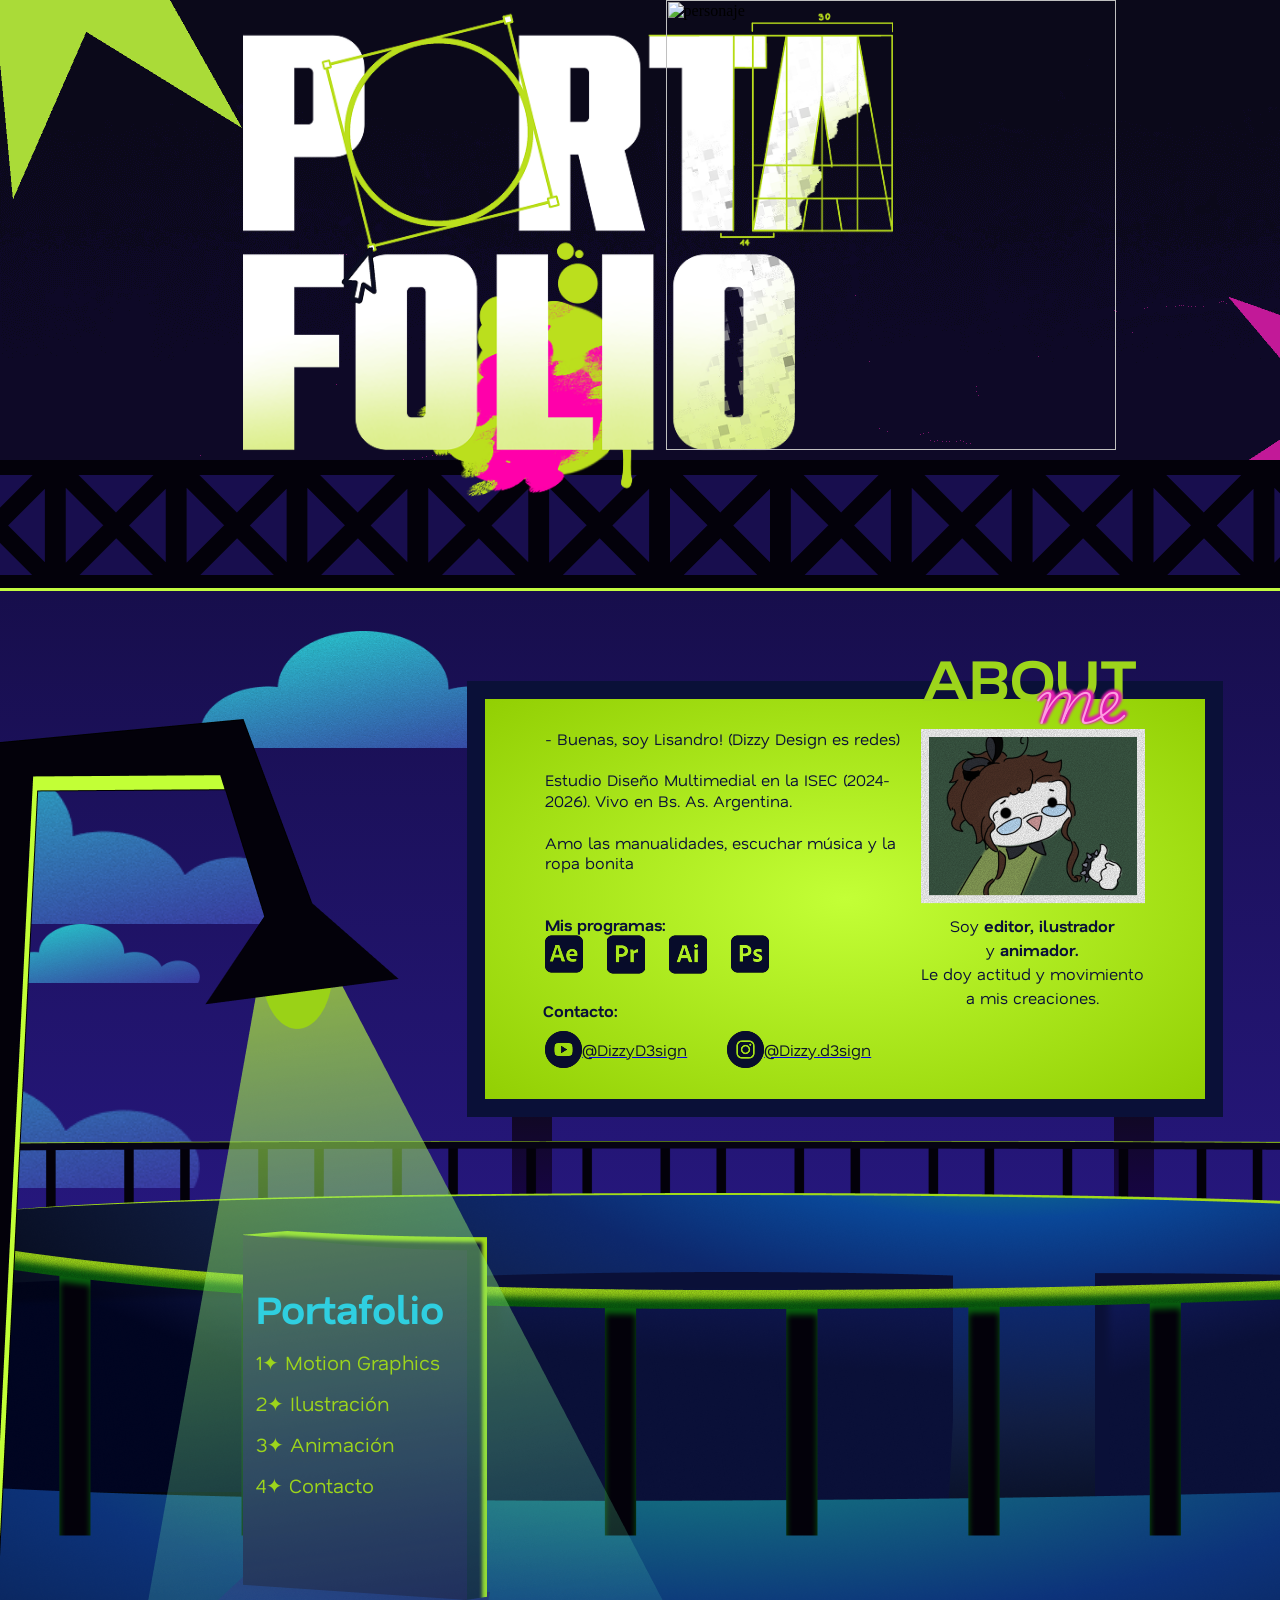
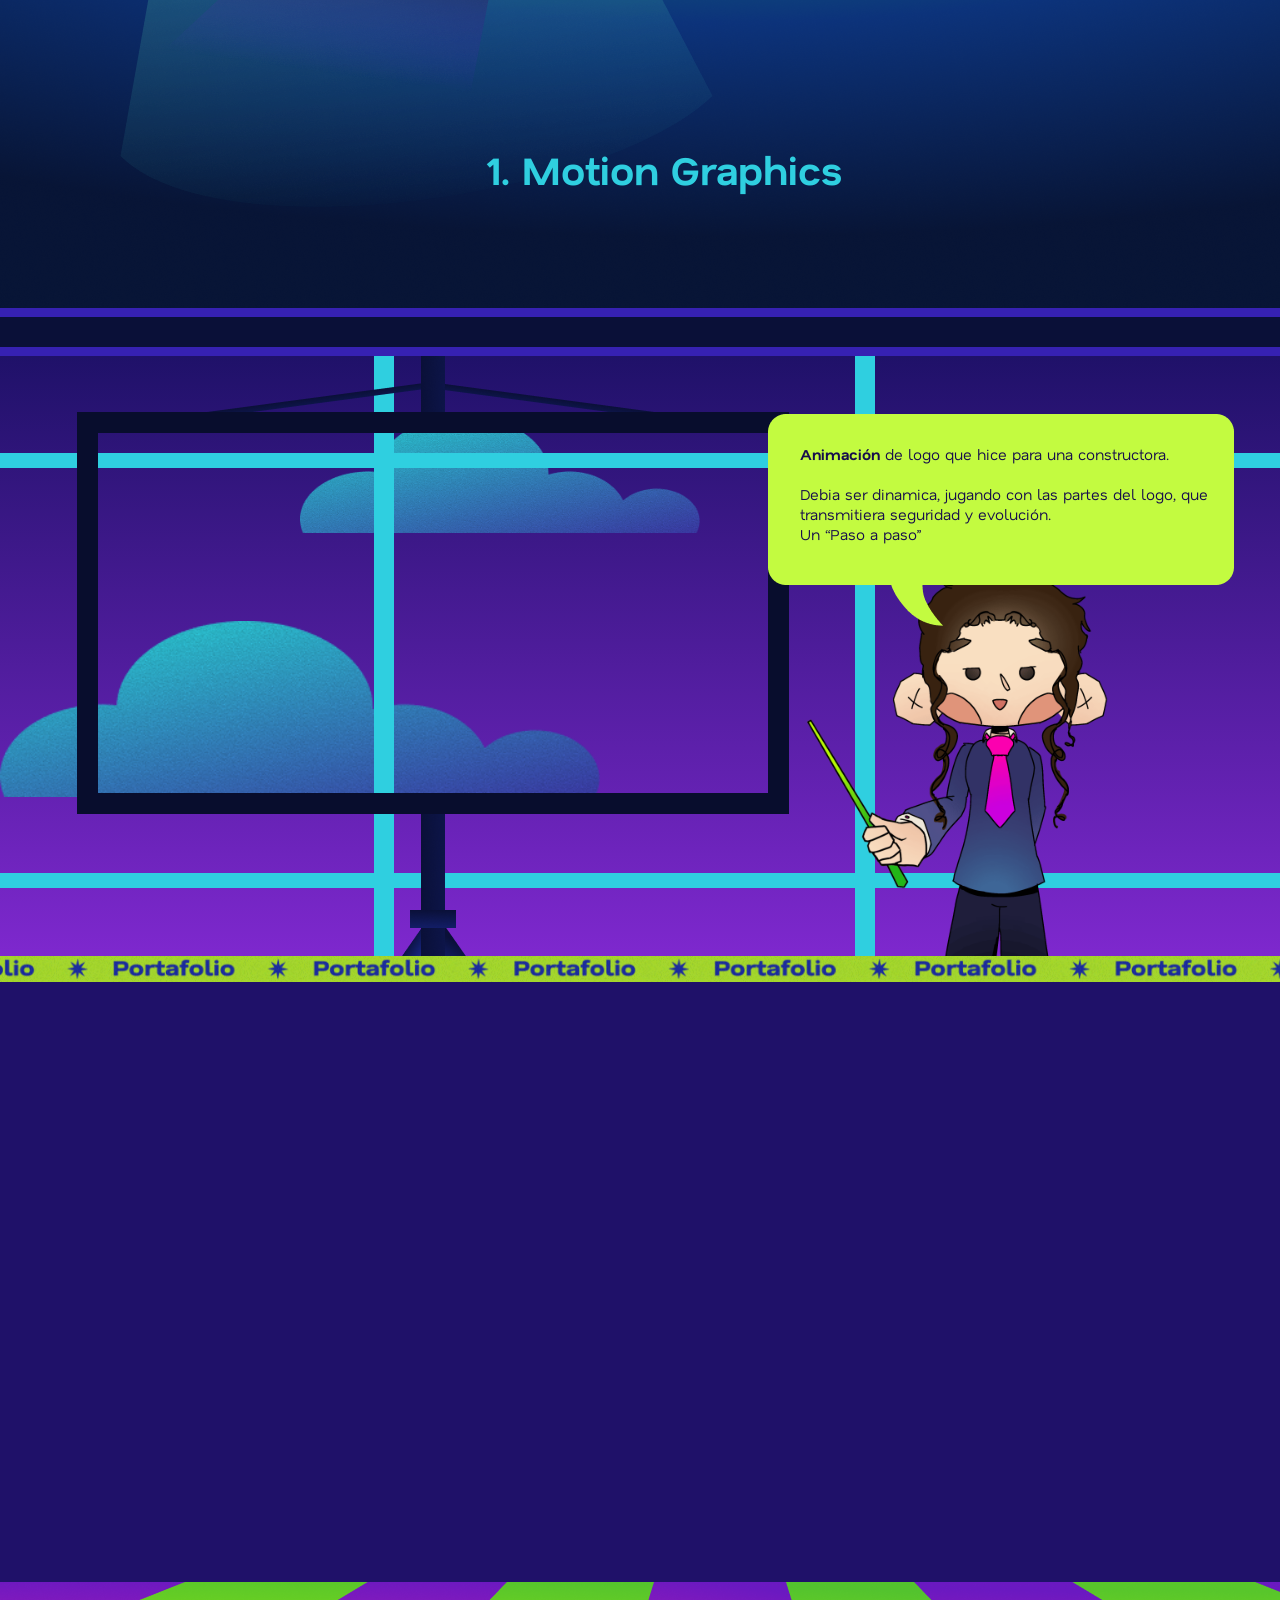
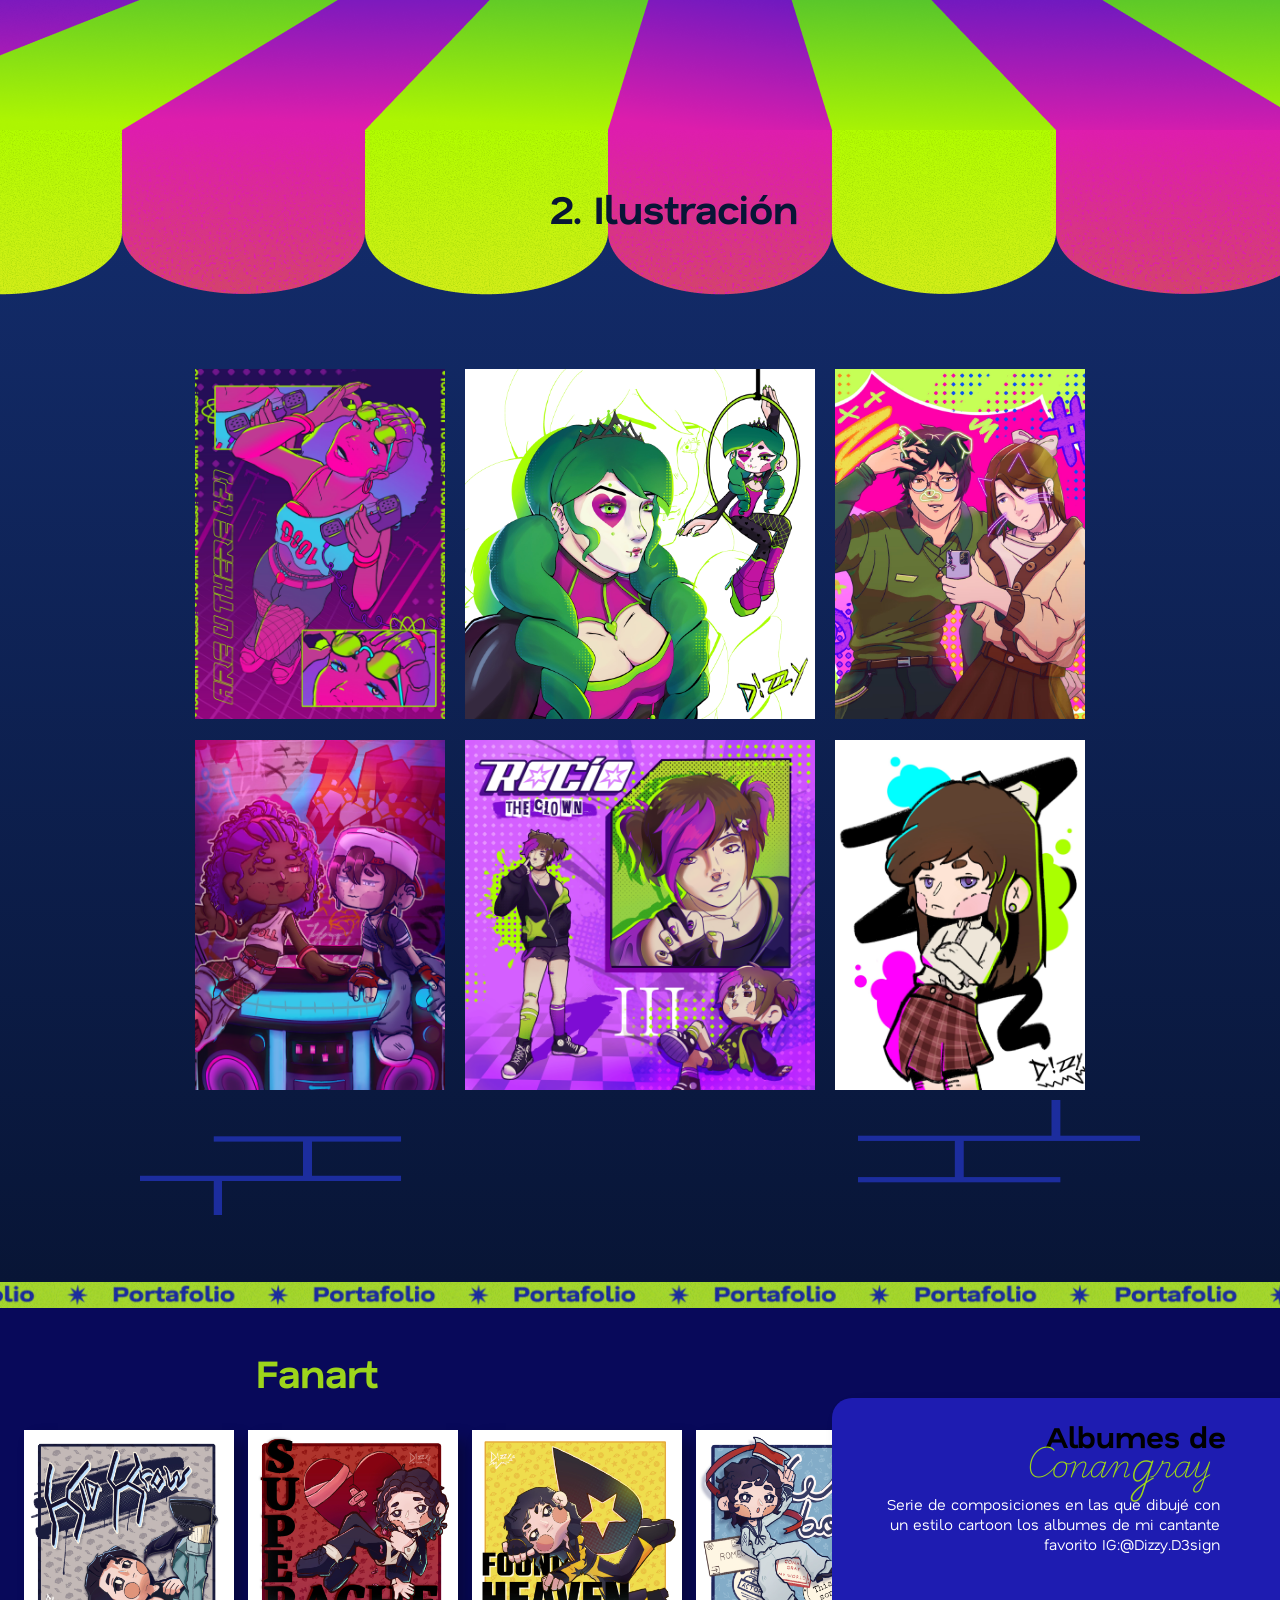
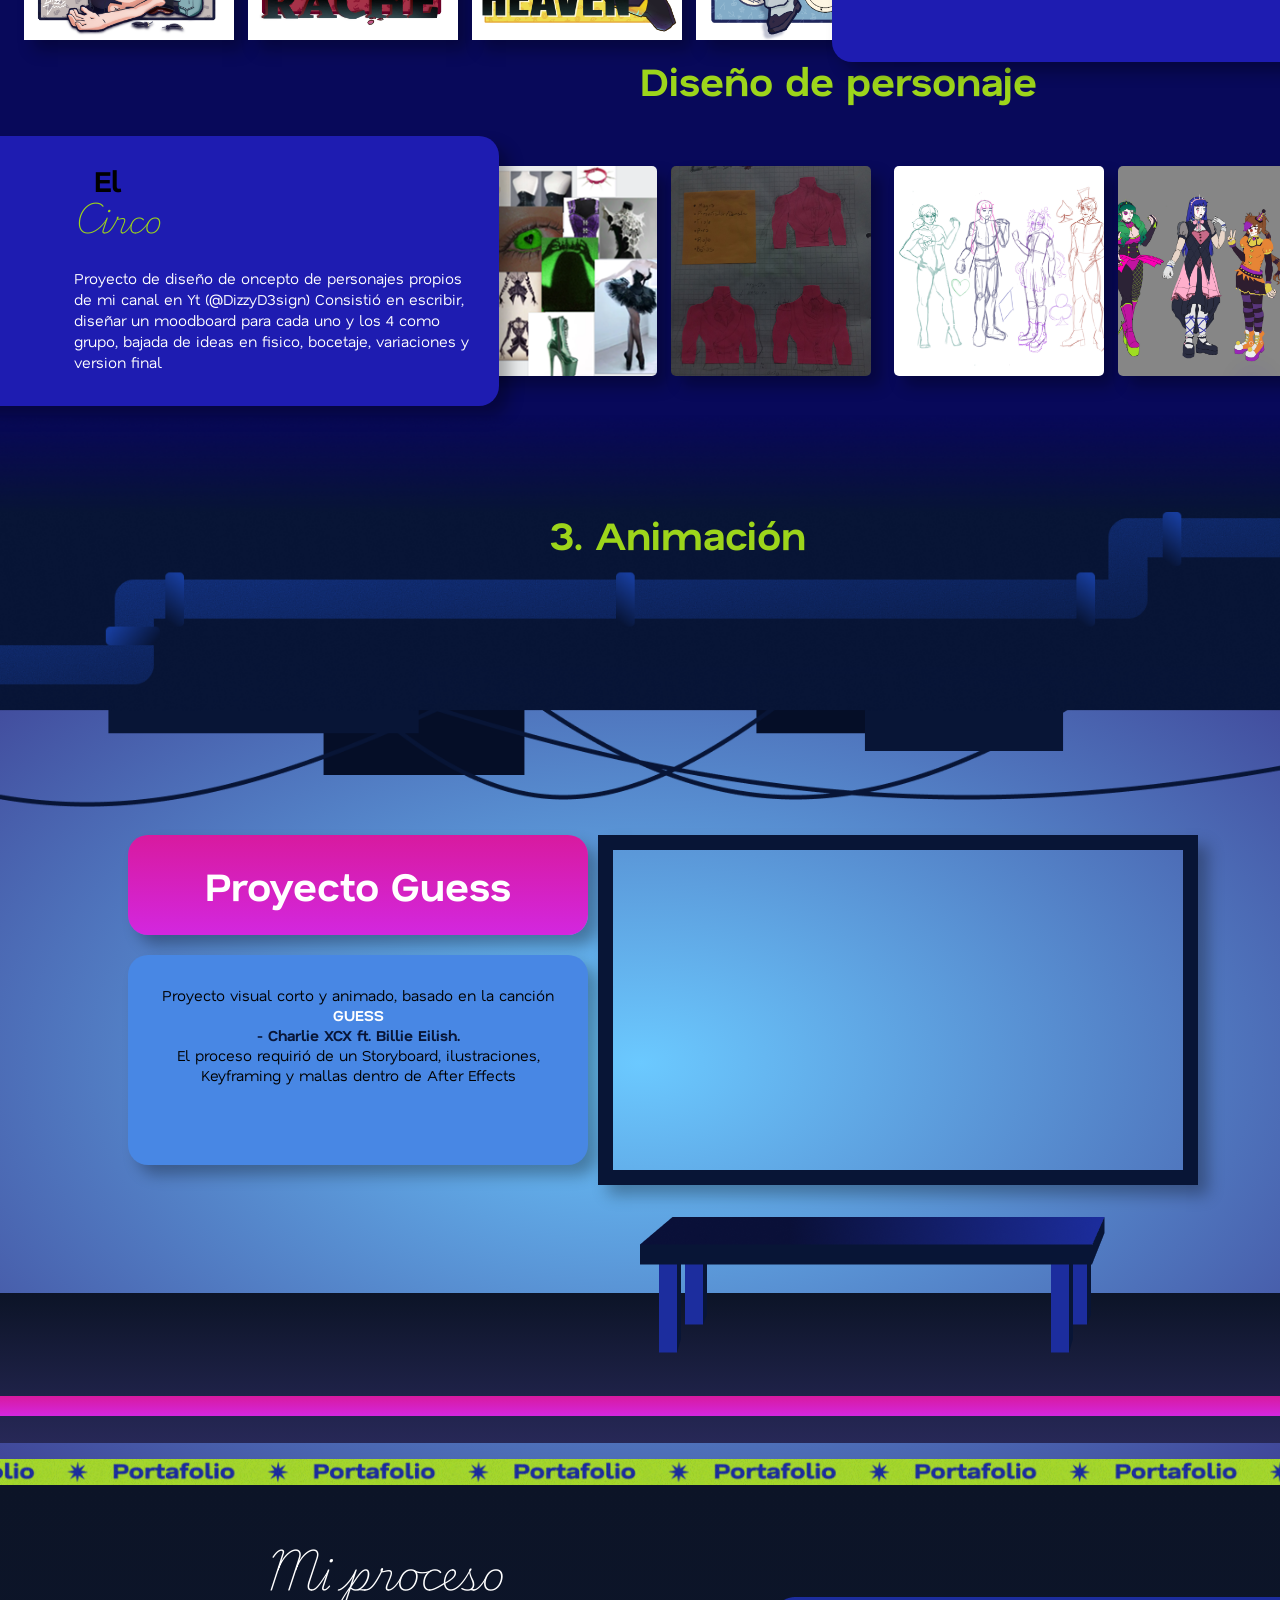
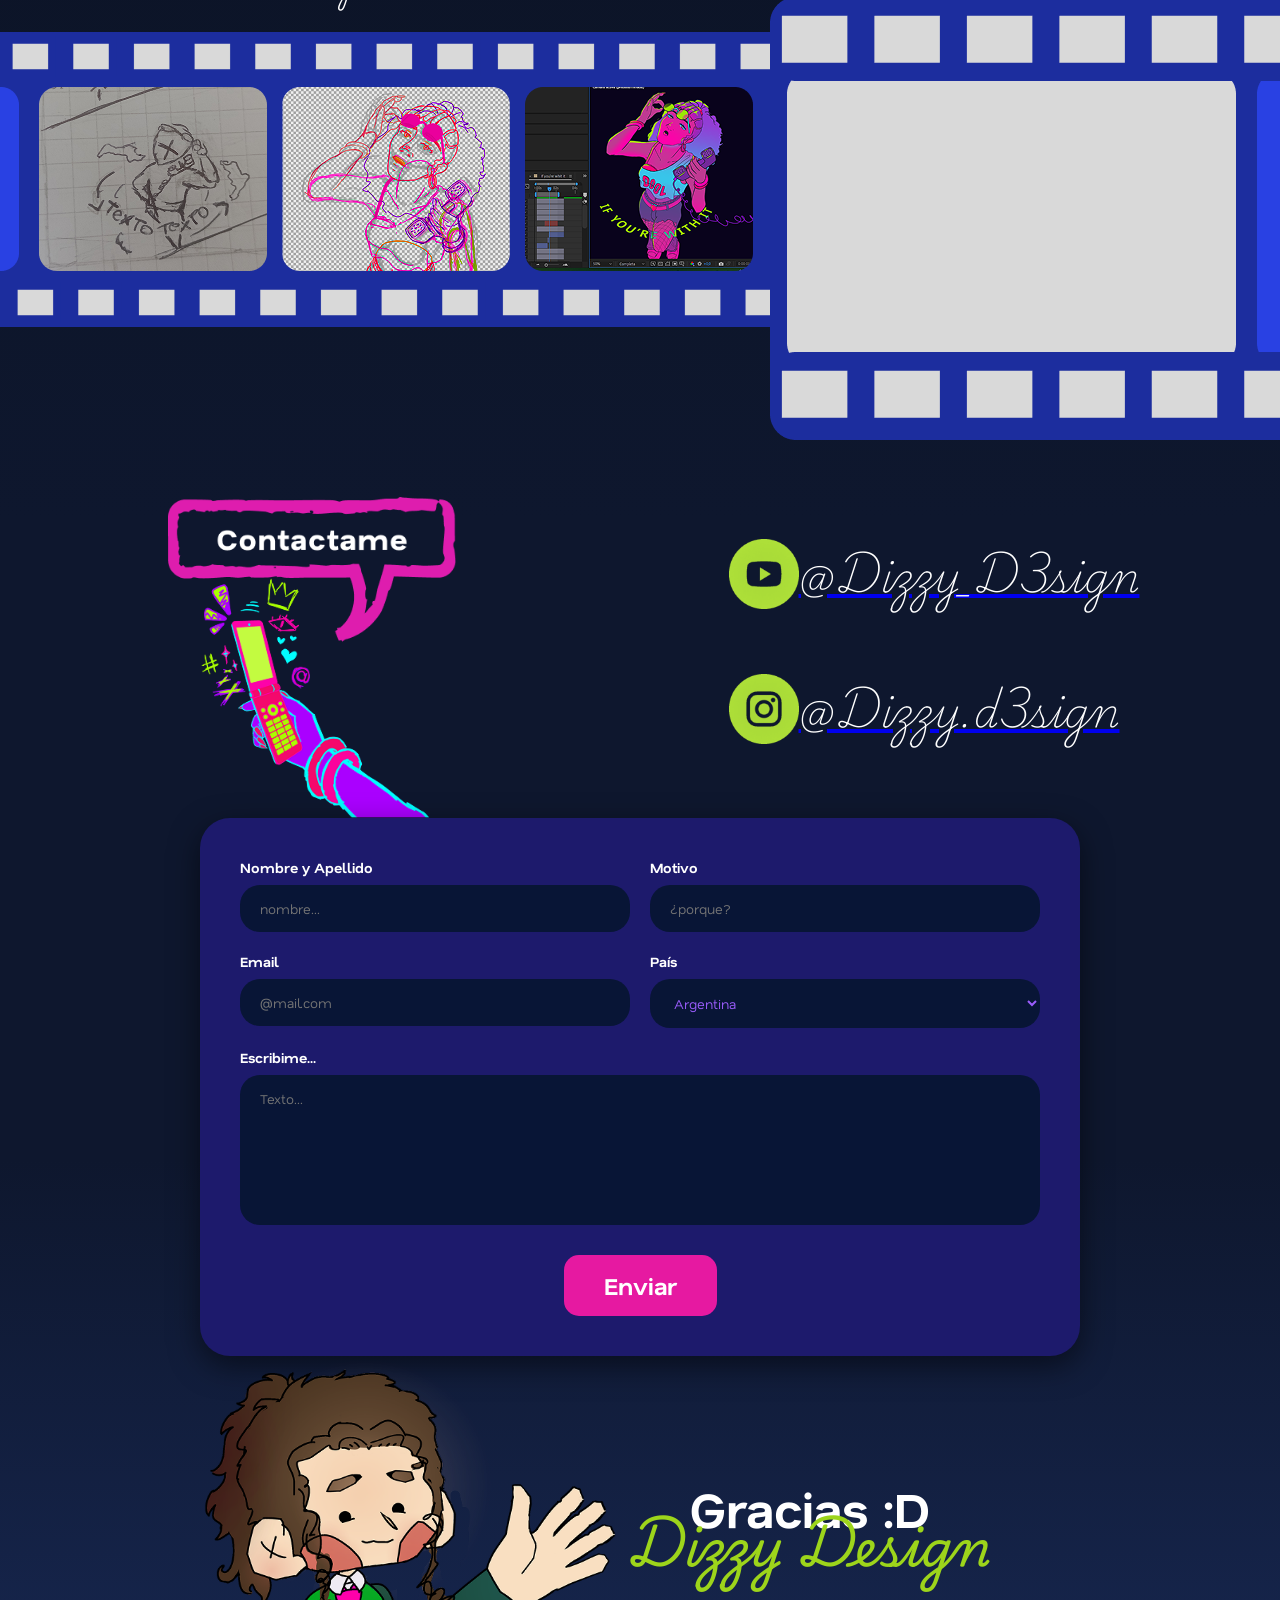
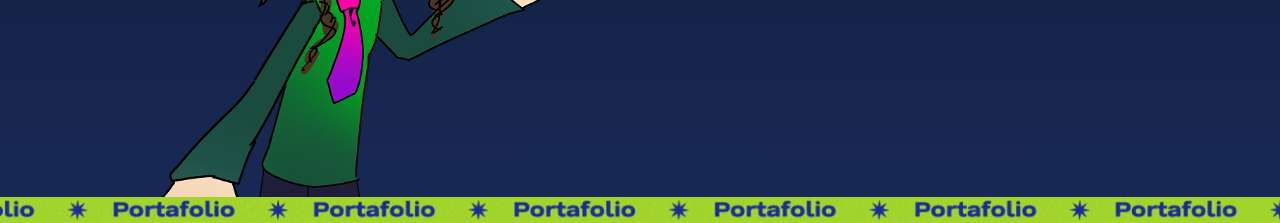
==== commit 5417c0c9: "netlify update aja" ====
--- a/index.html
+++ b/index.html
@@ -64,8 +64,9 @@
       </div>
       <div class="aboutmetitulo">
         <div class="about">ABOUT</div>
-        <div class="me1">me</div>
-        <div class="me2">me</div>
+         <div class="me1">me</div>
+         <div class="me2">me</div>
+         
       </div>
       <div class="poste1"></div>
       <div class="poste2"></div>
@@ -304,7 +305,7 @@
   </div>
 
   <div class="contacto-container">
-    <form class="formulario-box">
+    <form class="formulario-box" netlify>
       <div class="fila-input">
         <div class="campo"><label>Nombre y Apellido</label>
           <input type="text" name="nombre" placeholder="nombre...">
--- a/styles.css
+++ b/styles.css
@@ -250,17 +250,32 @@
     font-weight: bolder;
     font-size: 60px;
     margin-left: 81%;
+    filter: blur(1px);
 
 }
 
 .me2 {
     position: absolute;
     font-family: playwriteustrad;
-    color: rgb(255, 119, 221);
+    color: rgb(253, 156, 224);
     font-weight: lighter;
     font-size: 60px;
     margin-left: 81%;
-    filter: blur(2px);
+    
+}
+
+@keyframes me2 {
+    0% {
+        
+        
+    }
+
+    50% {
+
+    }
+    100% {
+        
+    }
 }
 
 .aboutmetitulo {
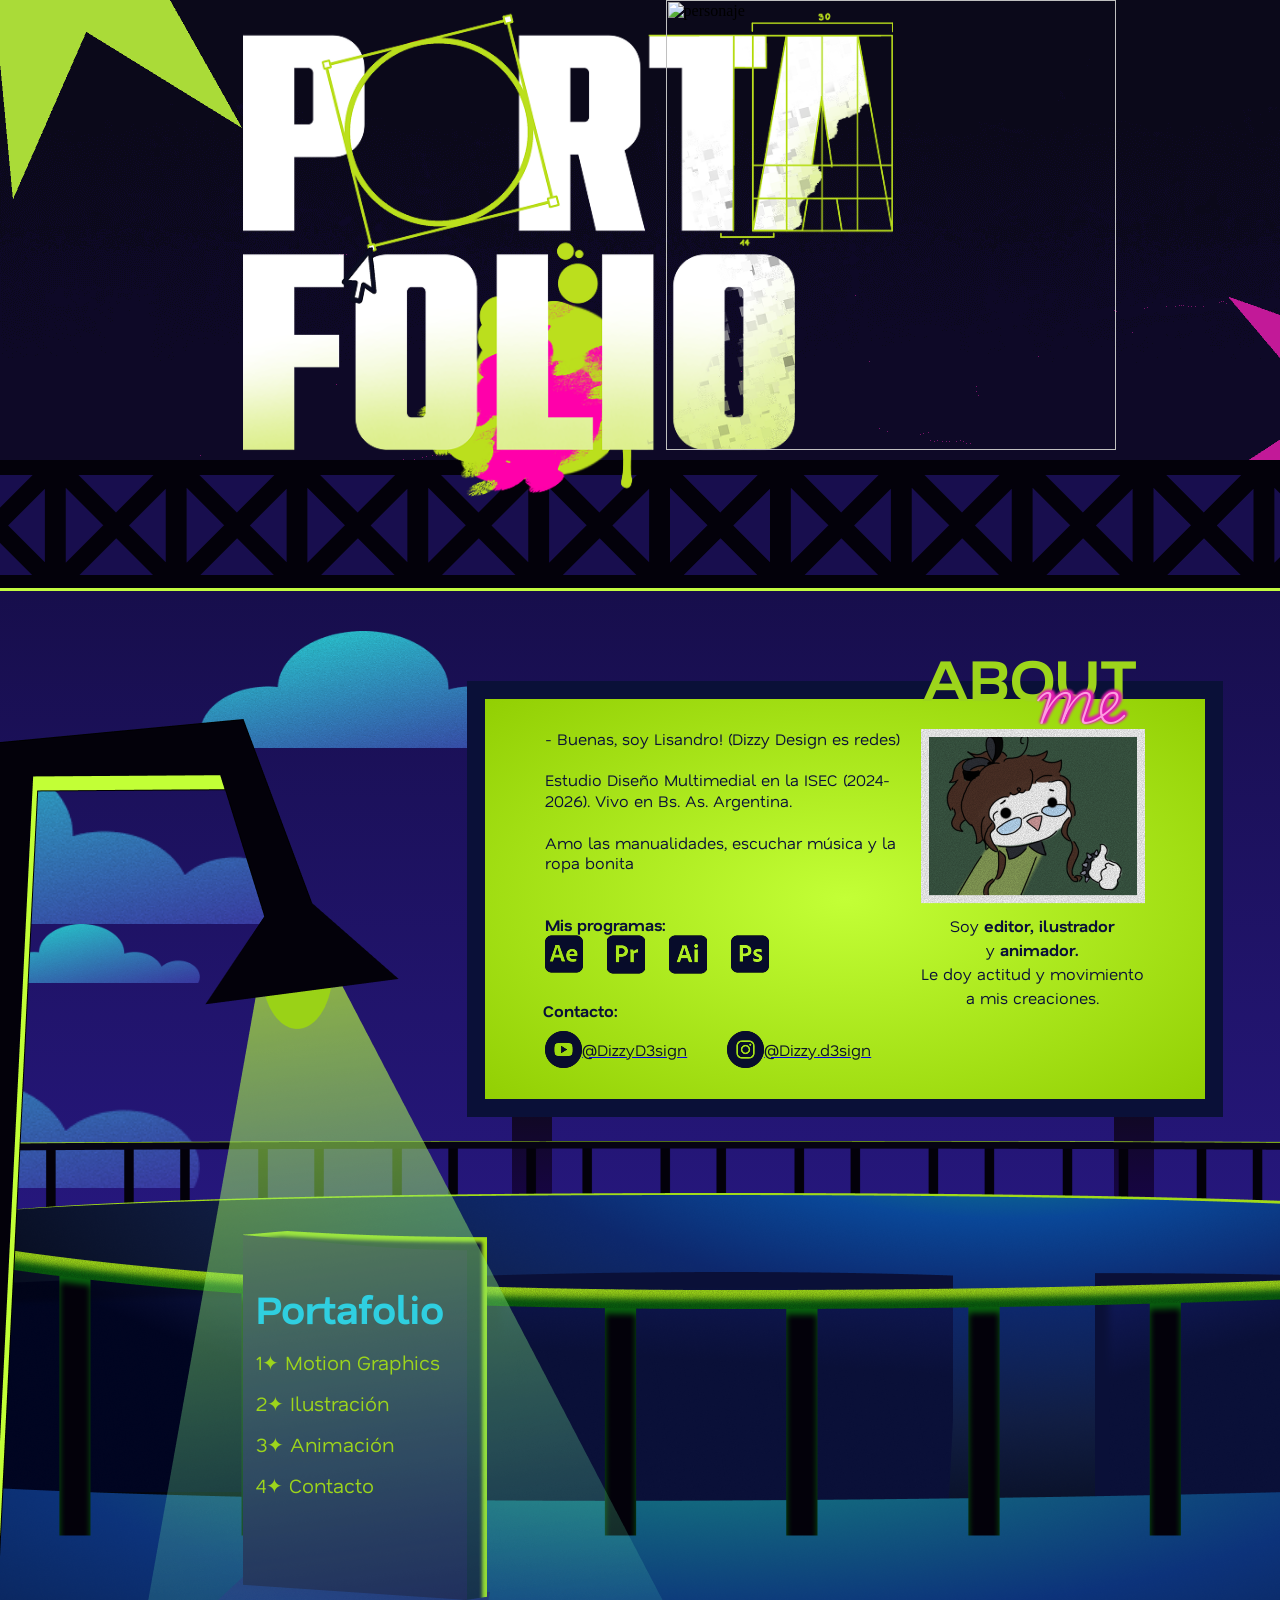
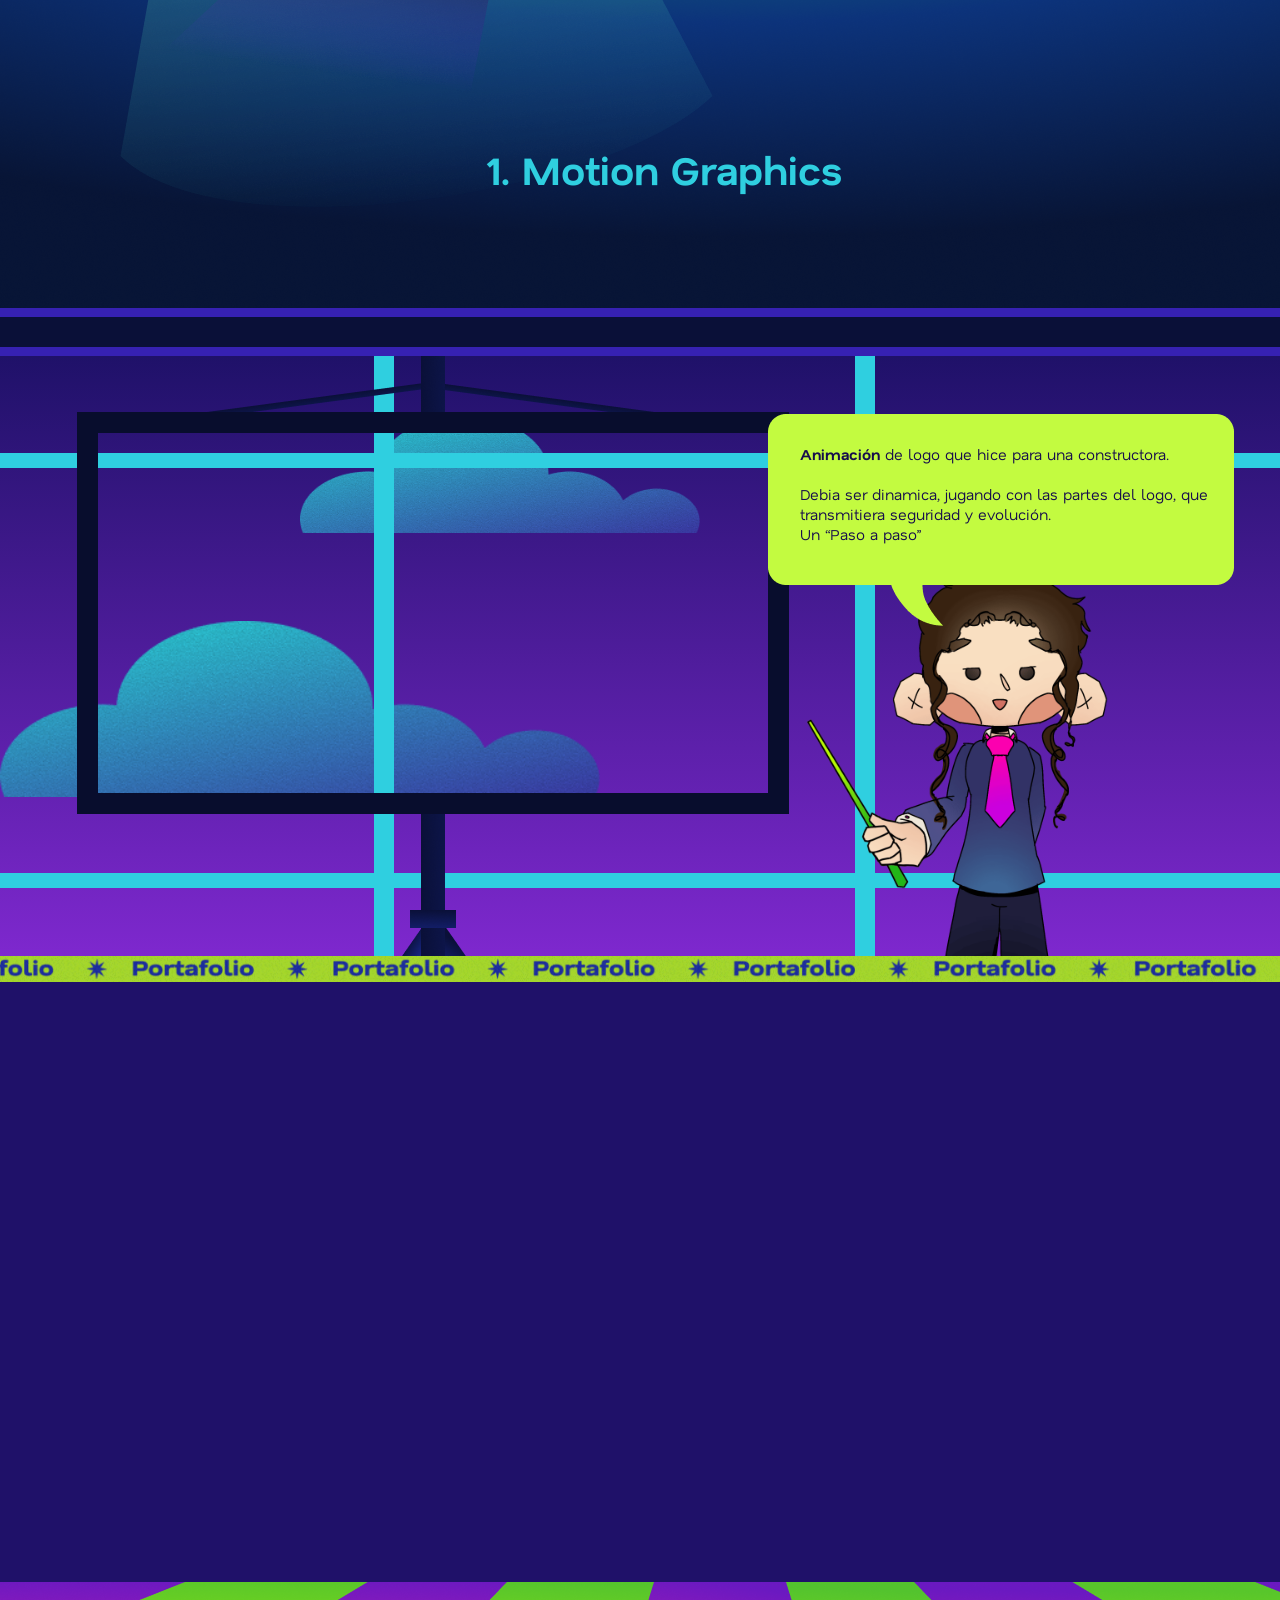
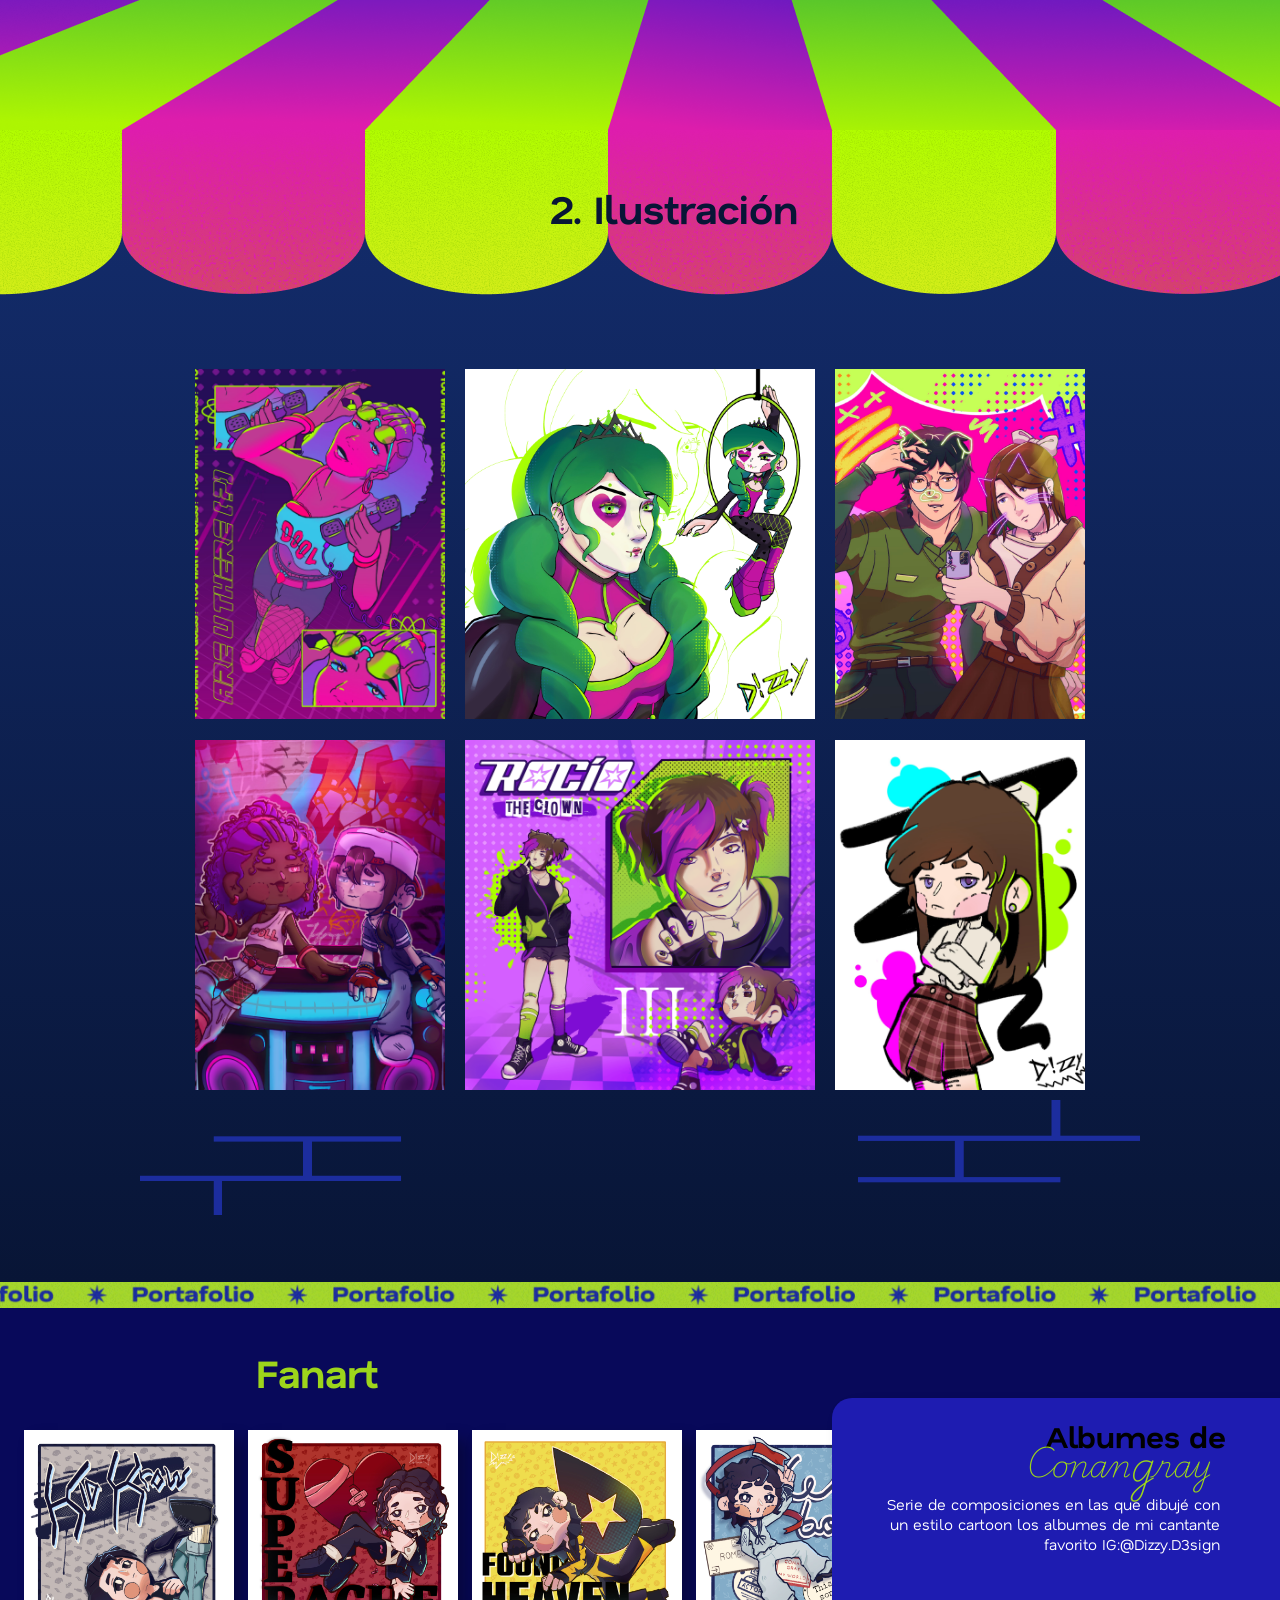
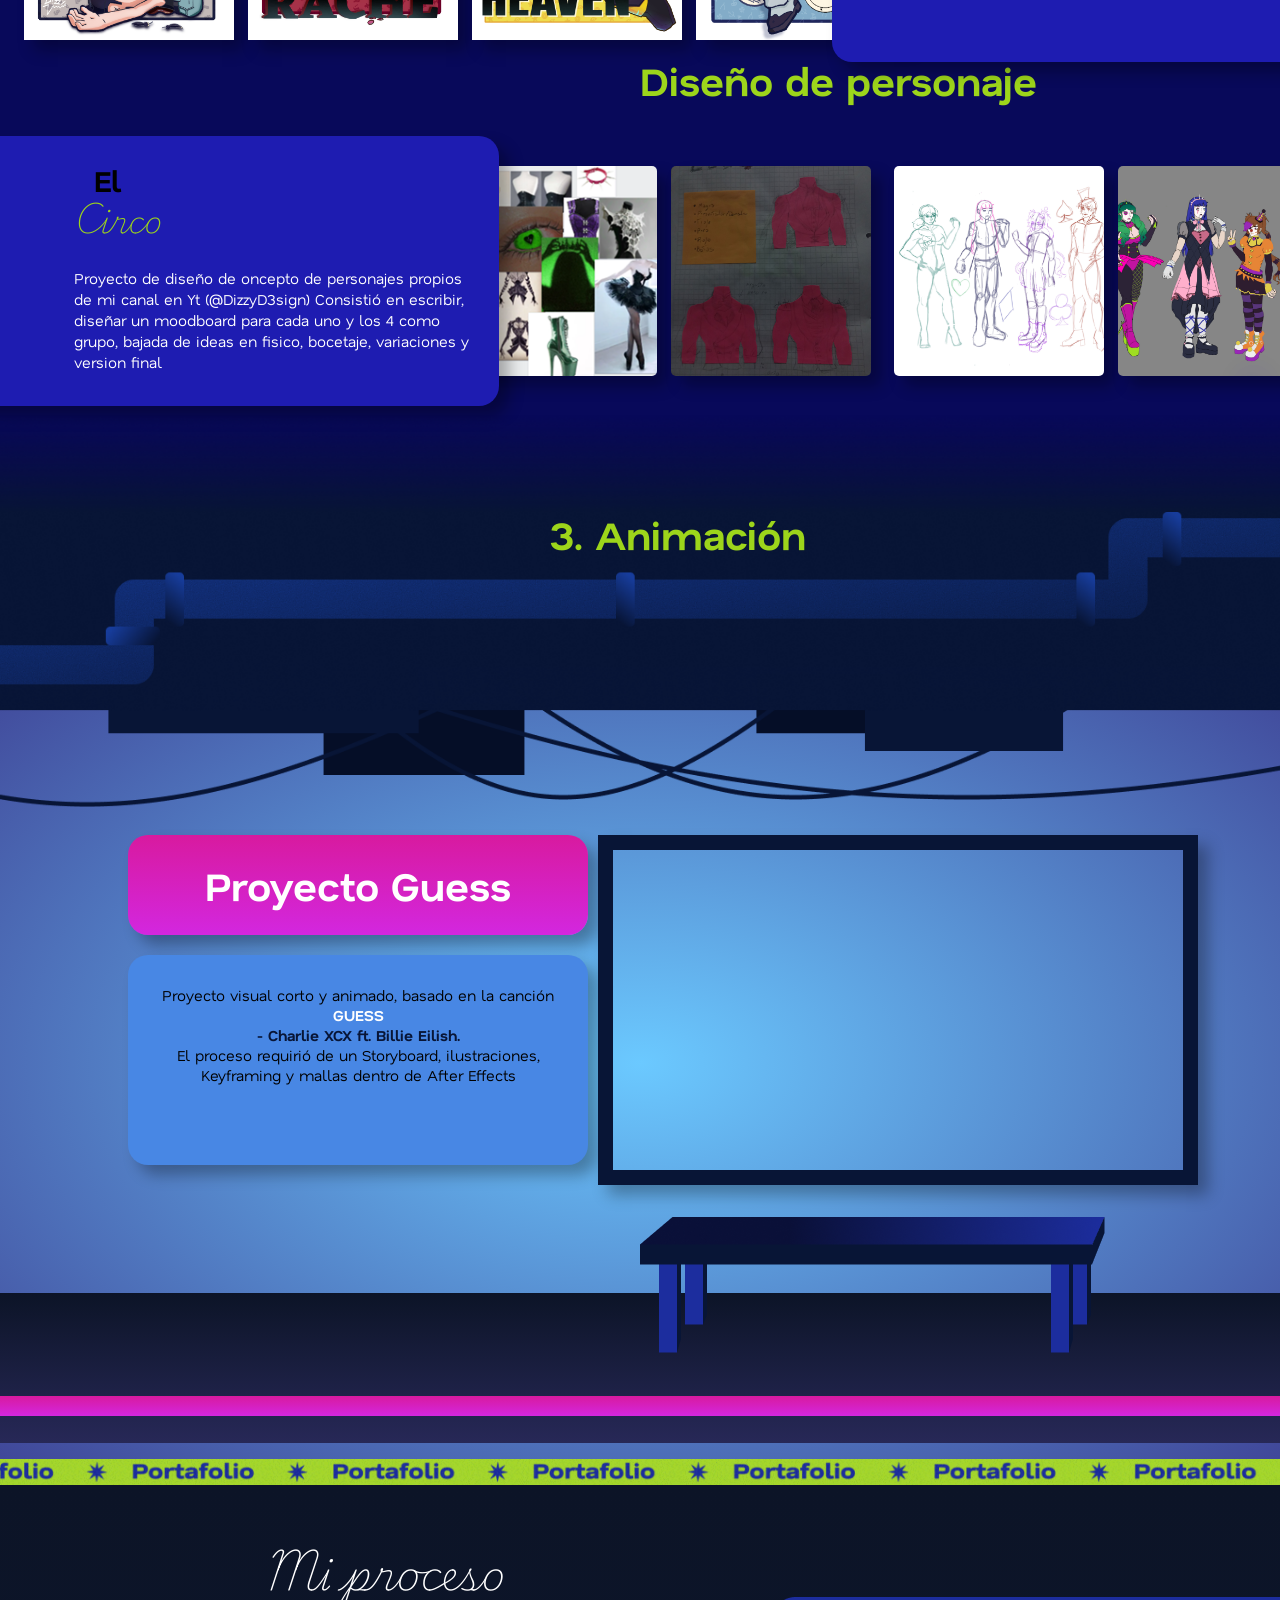
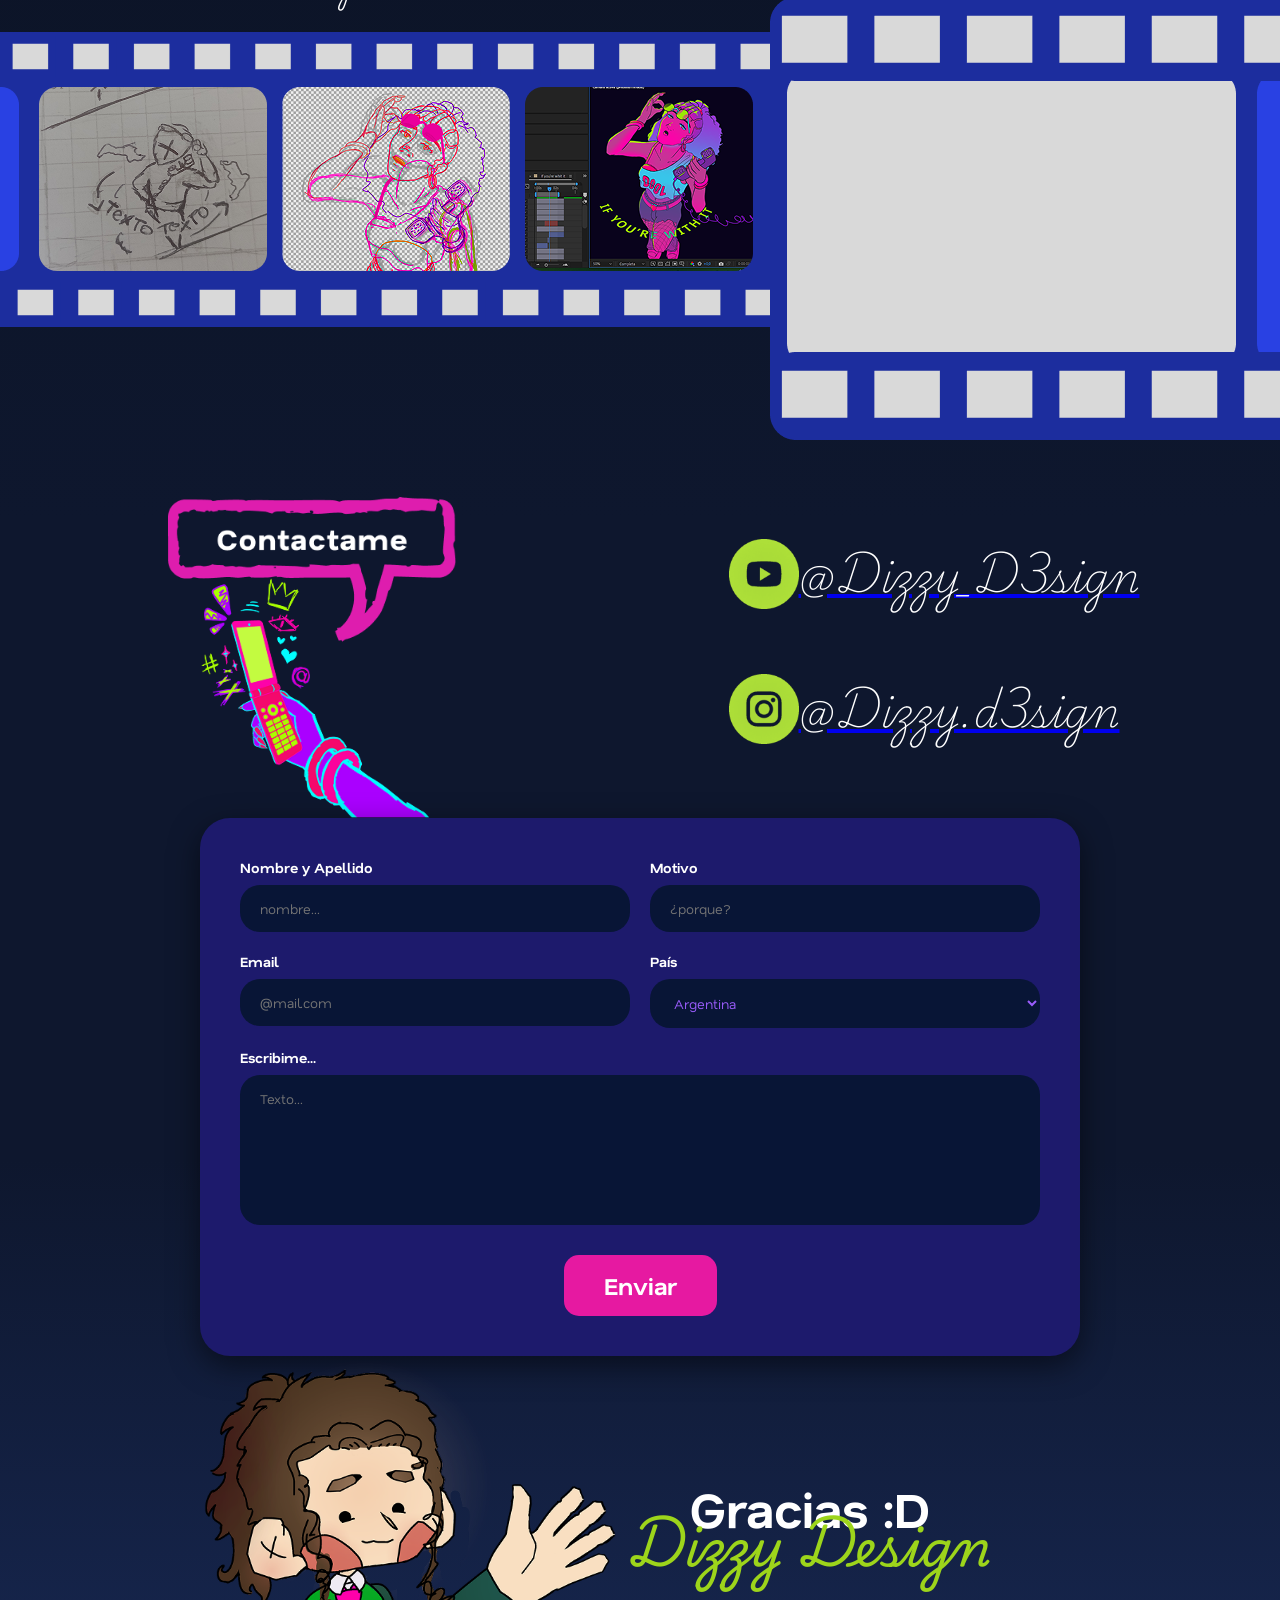
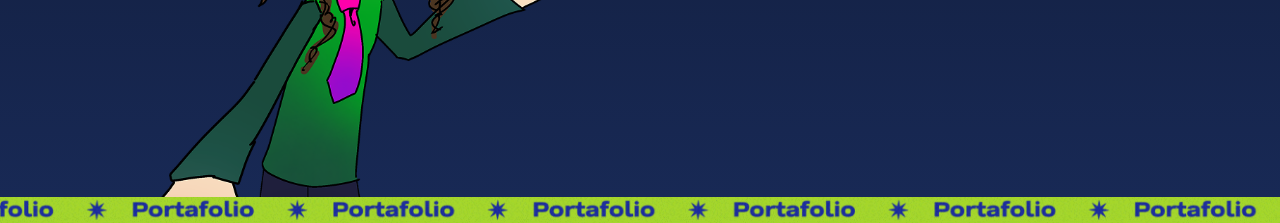
==== commit 931697d0: "sfcvdgfb" ====
--- a/index.html
+++ b/index.html
@@ -321,7 +321,7 @@
         </div>
         <div class="campo">
           <label>País</label>
-          <select>
+          <select name="pais">
             <option value="argentina">Argentina</option>
             <option value="otro">Otro</option>
           </select>
--- a/styles.css
+++ b/styles.css
@@ -264,19 +264,6 @@
     
 }
 
-@keyframes me2 {
-    0% {
-        
-        
-    }
-
-    50% {
-
-    }
-    100% {
-        
-    }
-}
 
 .aboutmetitulo {
     position: absolute;
@@ -1204,9 +1191,11 @@
 }
 
 .boton-enviar:hover {
-    background-color: #ff2cb4;
+    background-color: #6BC9FF;
     transform: scale(1.05);
-}
+    color: #ff2cb4;
+}
+
 
 .saludo {
     display: flex;
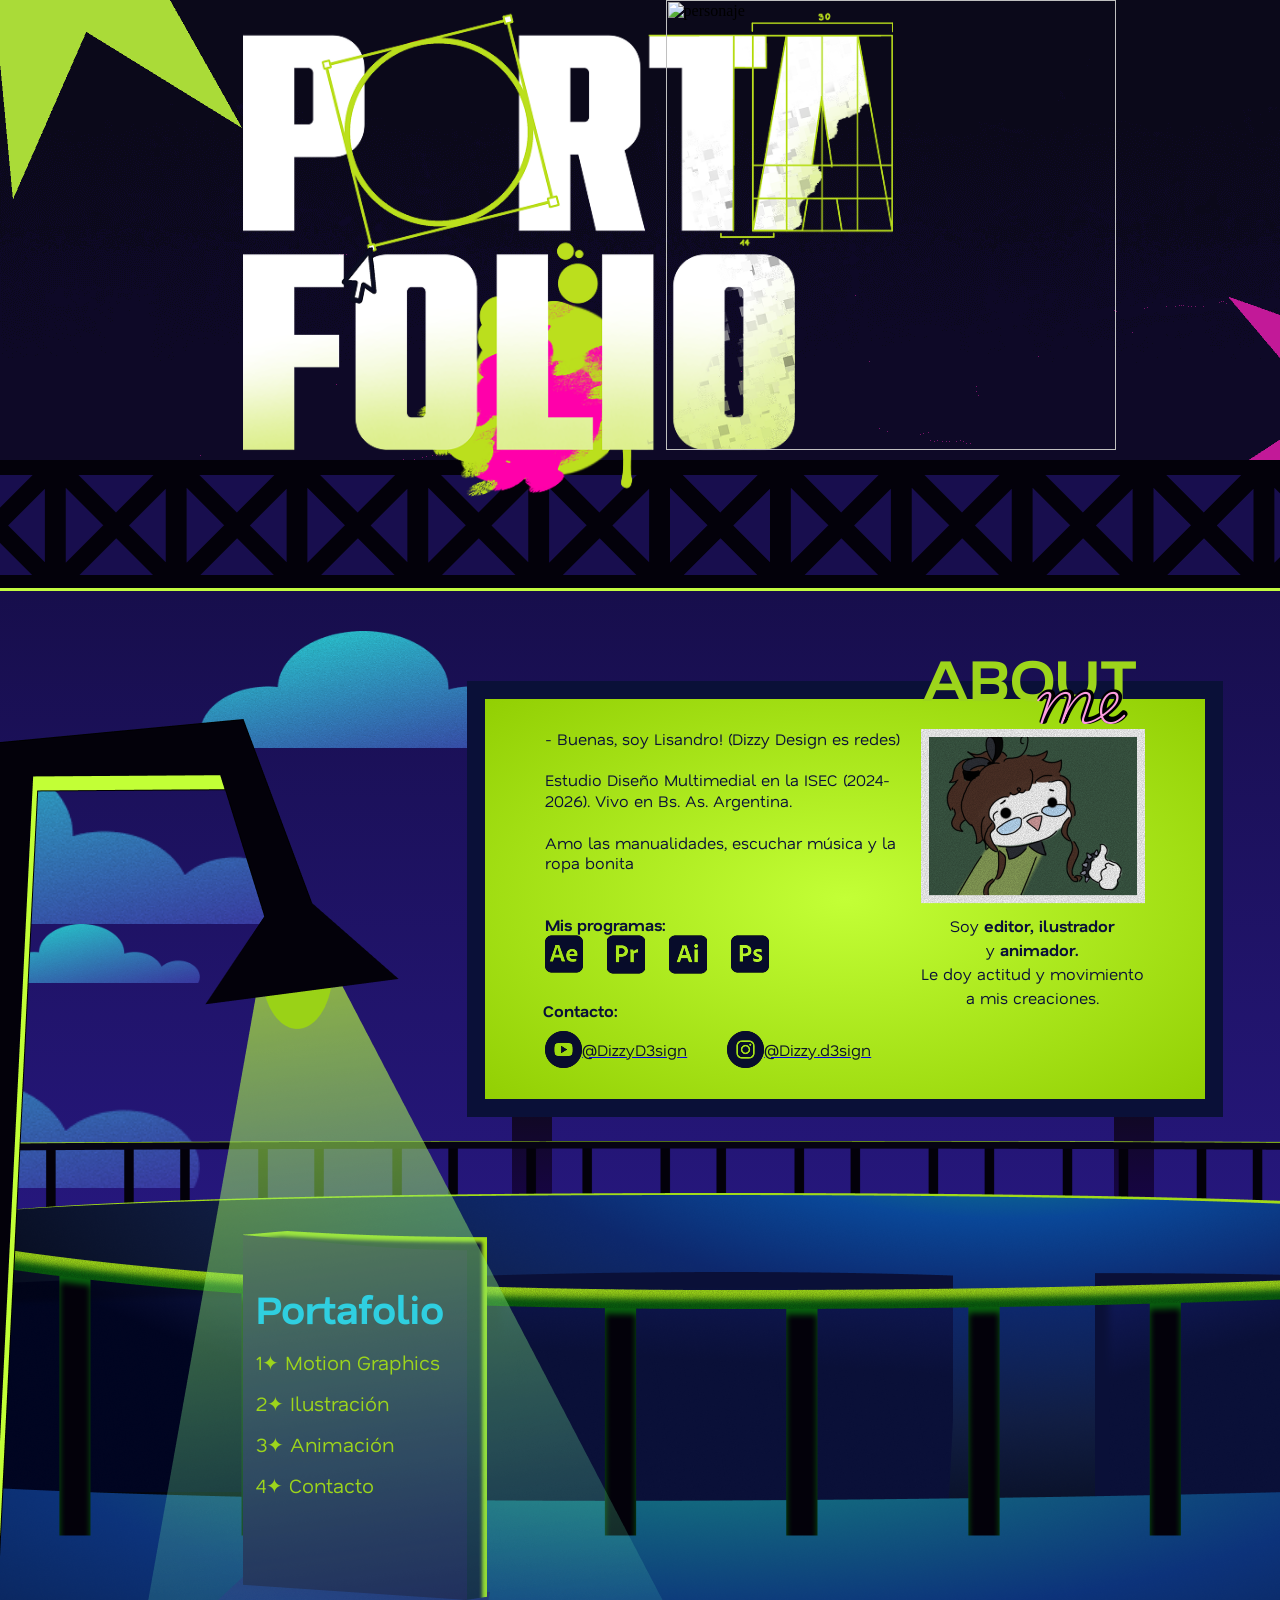
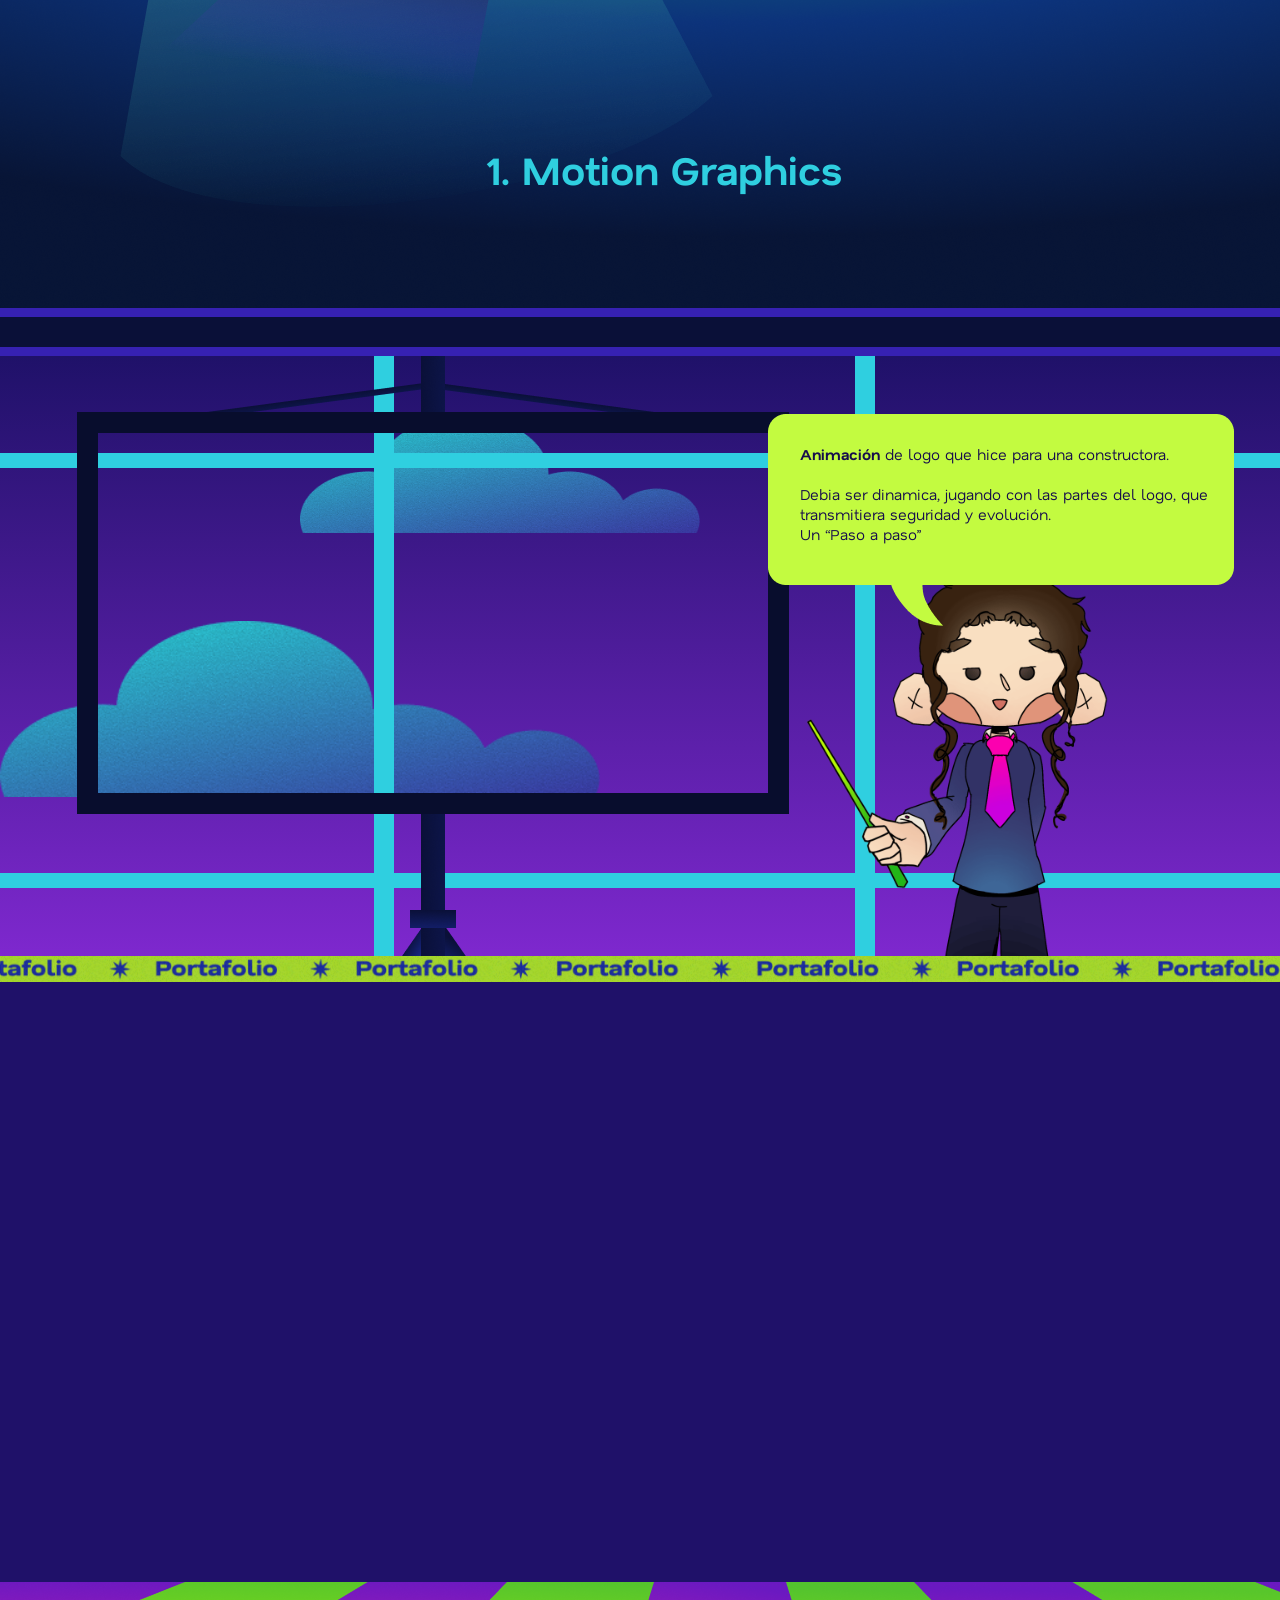
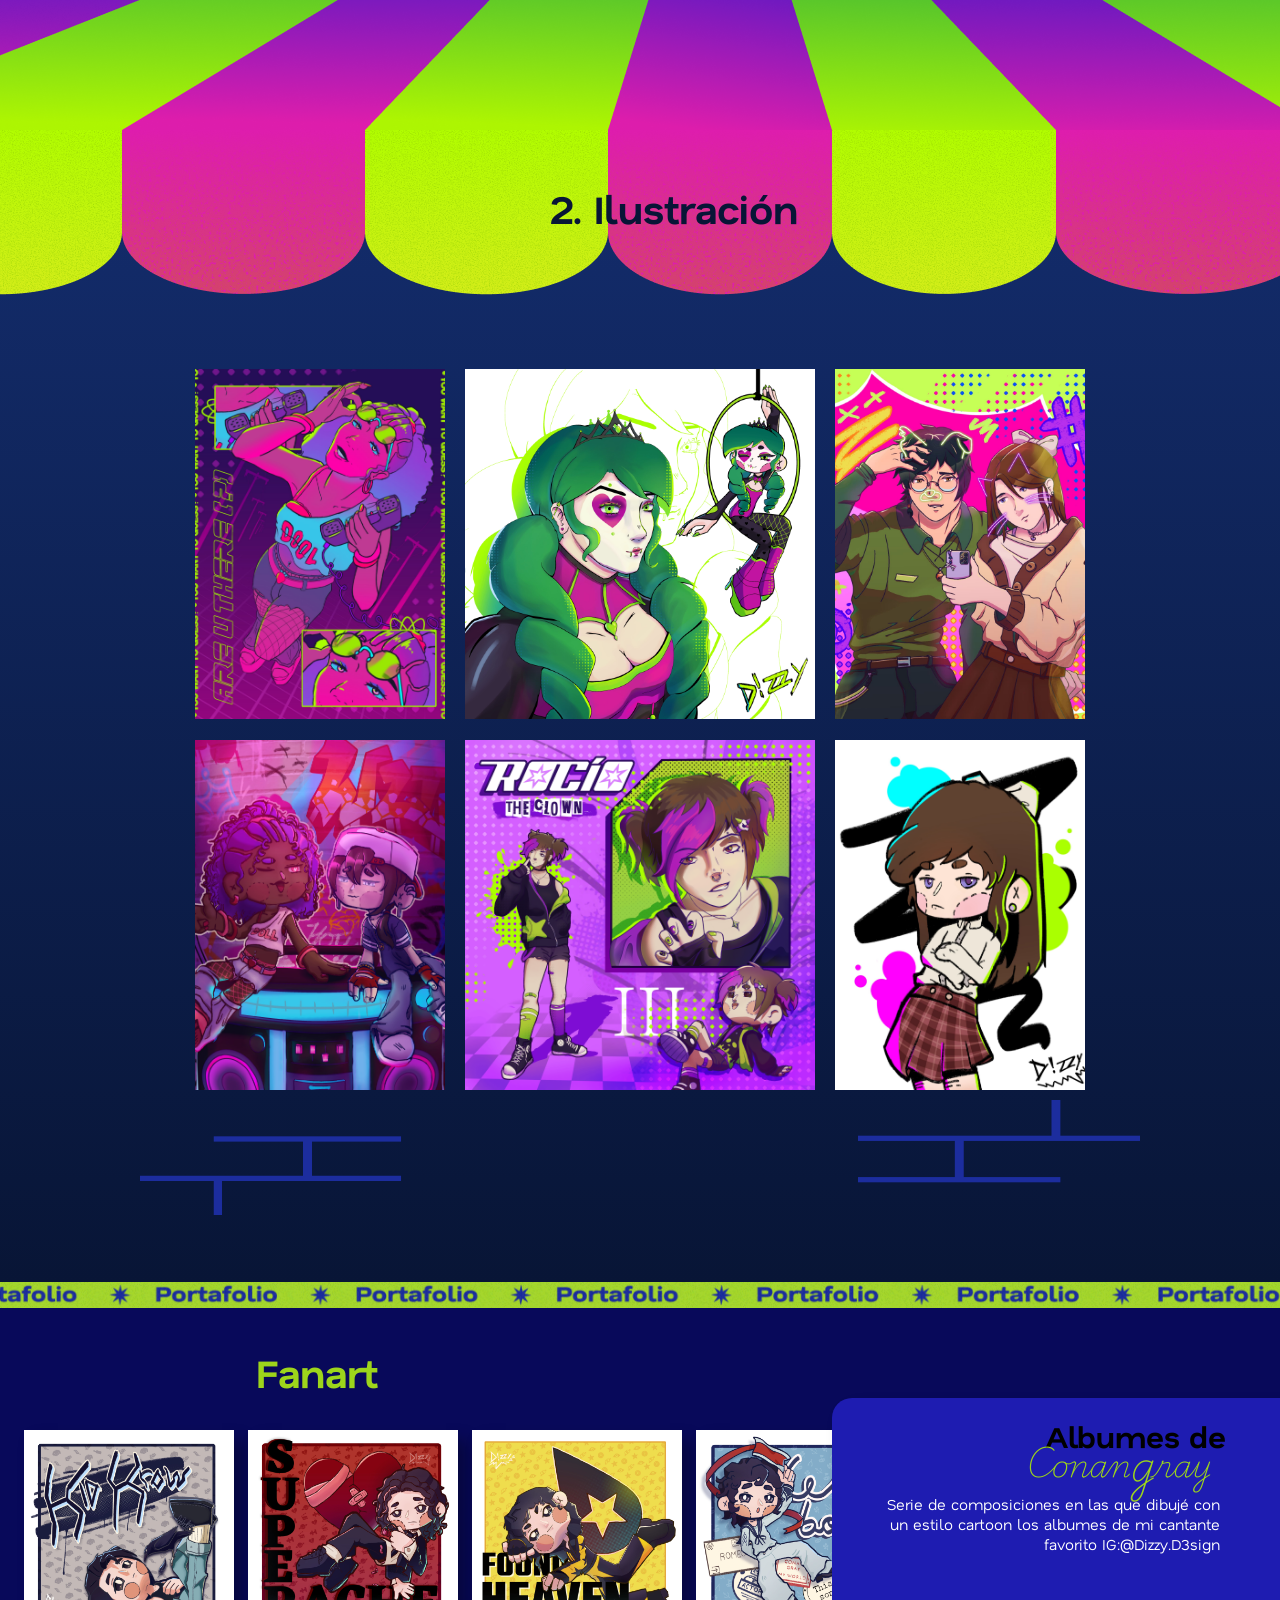
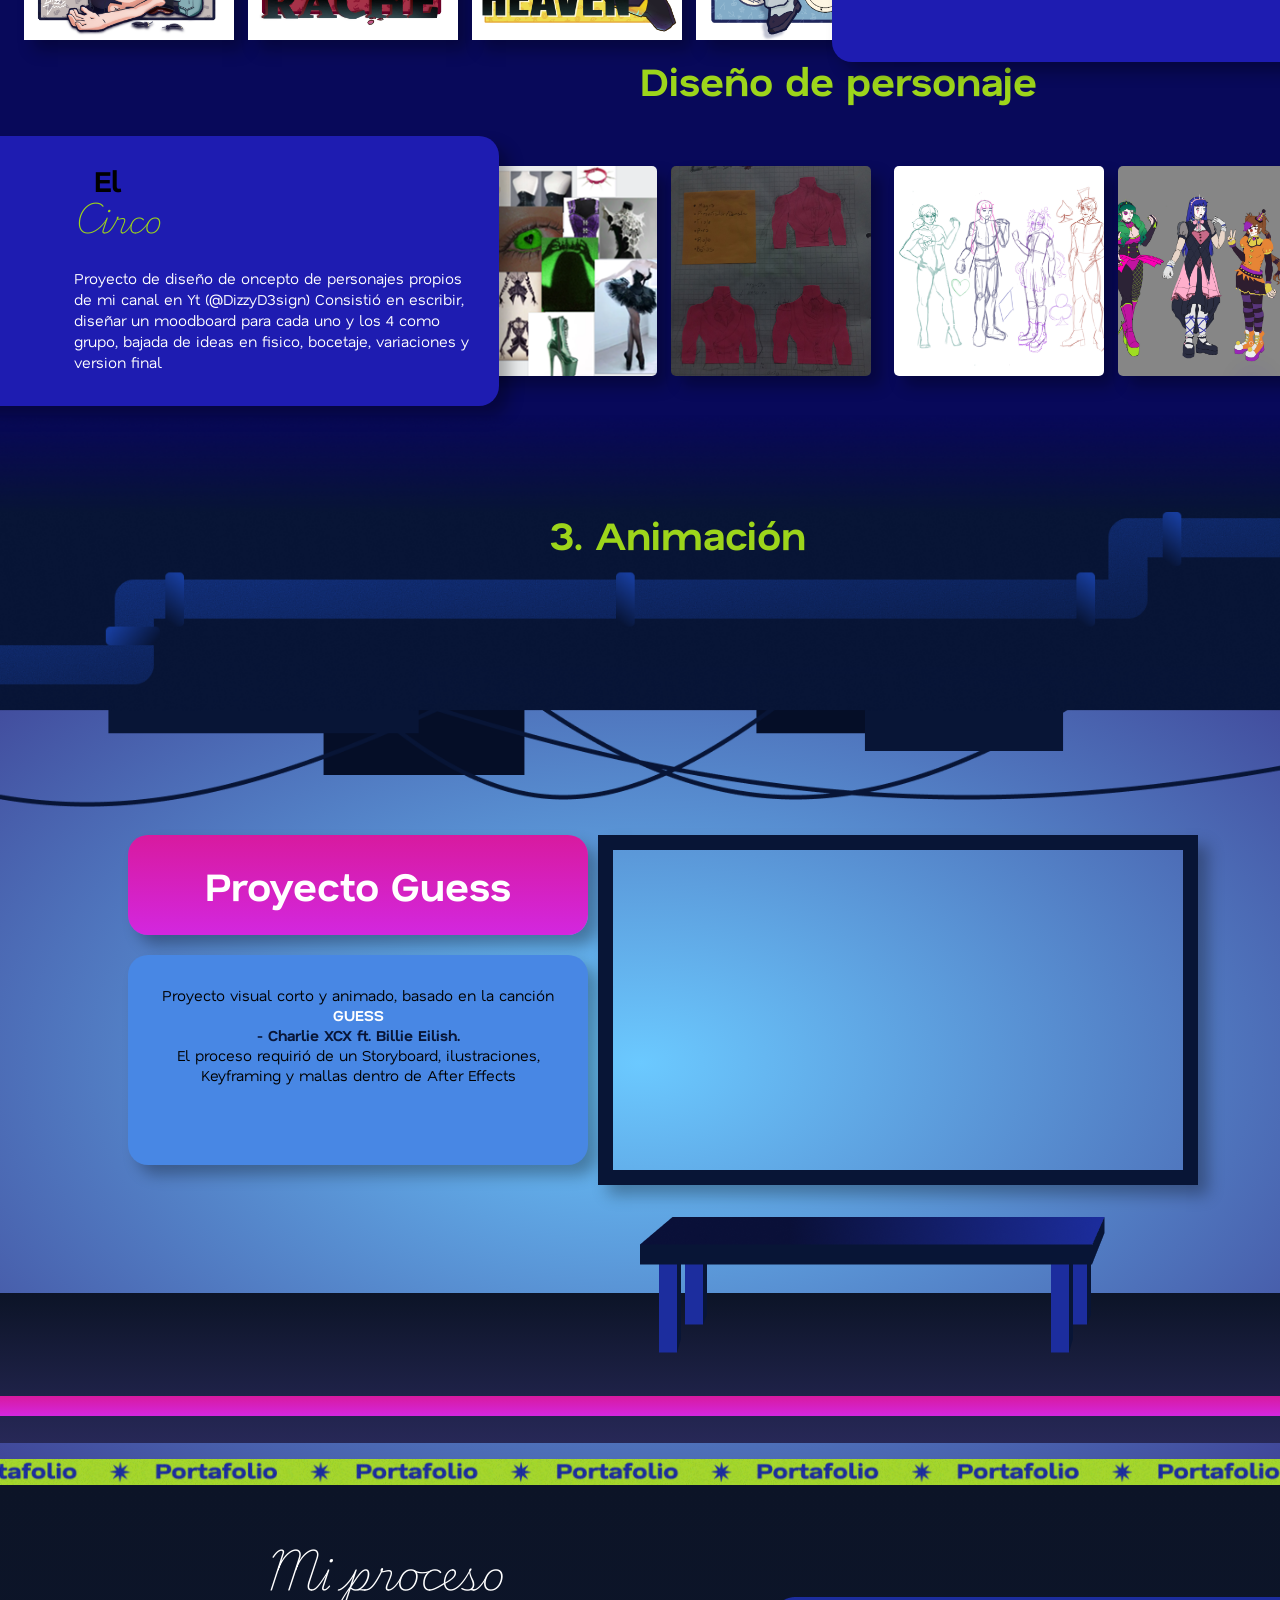
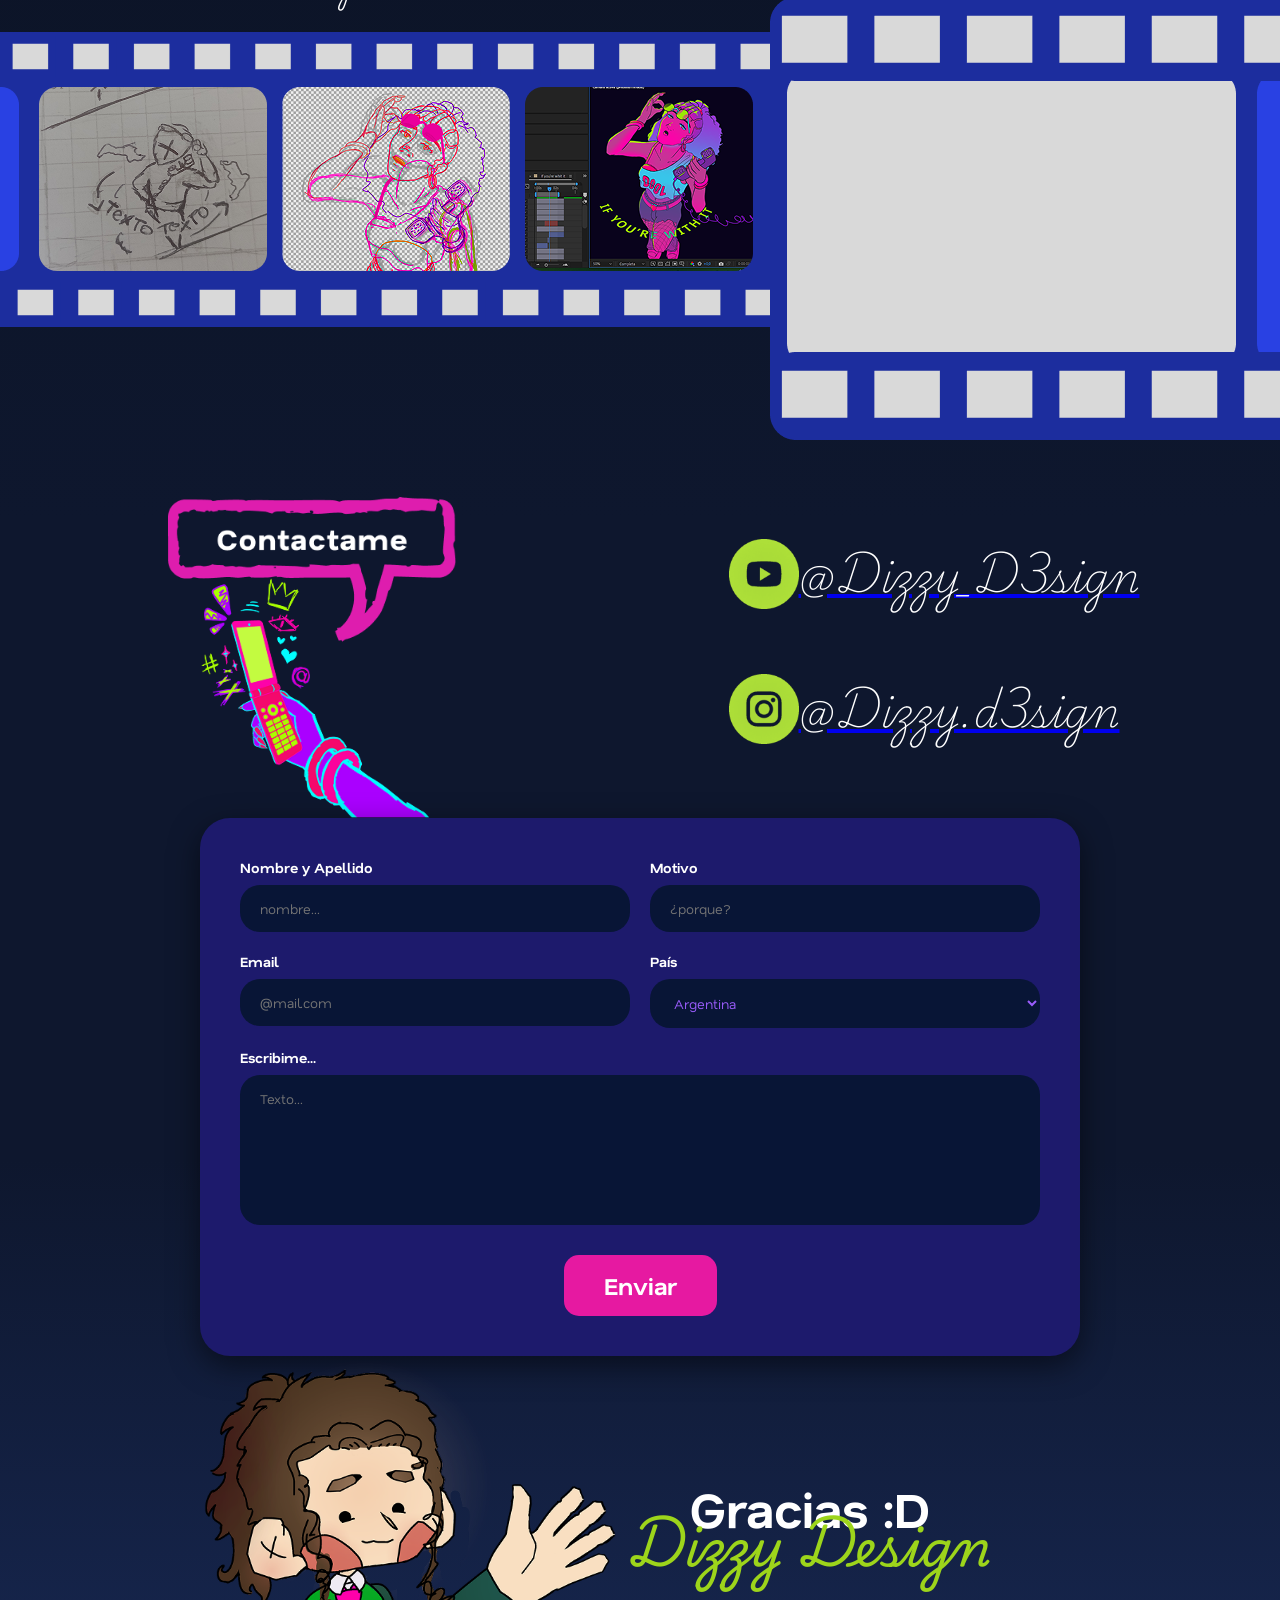
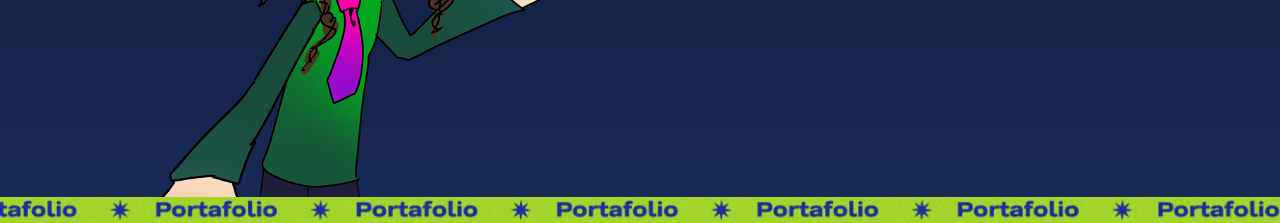
==== commit c16ba39f: "Actualizacion 5¿ Arregle el footer y agregue la animación de parpadeo en la luz led "ME"" ====
--- a/index.html
+++ b/index.html
@@ -10,14 +10,14 @@
 
 <body>
 
-<header>
-  <div class="portada">
-    <div class="fondoportada"><img src="img/fondoportada.png" alt="fondoportada"></div>
-    <div class="portadaletras"><img src="img/Portadatipo.png" alt="portada"></div>
-    <div class="portadapj"><img src="img/pjportada.gif" alt="personaje"></div>
-    <div class="viga"><img src="img/Viga.png" alt="separador"></div>
-  </div>
-</header>
+  <header>
+    <div class="portada">
+      <div class="fondoportada"><img src="img/fondoportada.png" alt="fondoportada"></div>
+      <div class="portadaletras"><img src="img/Portadatipo.png" alt="portada"></div>
+      <div class="portadapj"><img src="img/pjportada.gif" alt="personaje"></div>
+      <div class="viga"><img src="img/Viga.png" alt="separador"></div>
+    </div>
+  </header>
 
   <div id="aboutme">
     <div class="aboutmecielo">
@@ -31,13 +31,13 @@
       <div class="gigantografia">
         <div class="intro">
           <div class="introtexto">
-          <p>- Buenas, soy Lisandro!
-          (Dizzy Design es redes)</p>
-        <br>
-          <p>Estudio Diseño Multimedial en la ISEC (2024-2026).
-          Vivo en Bs. As. Argentina.</p>
-          <br>
-          <p>Amo las manualidades, escuchar música y la ropa bonita</p>
+            <p>- Buenas, soy Lisandro!
+              (Dizzy Design es redes)</p>
+            <br>
+            <p>Estudio Diseño Multimedial en la ISEC (2024-2026).
+              Vivo en Bs. As. Argentina.</p>
+            <br>
+            <p>Amo las manualidades, escuchar música y la ropa bonita</p>
           </div>
           <div class="perfil"><img src="img/Perfil.png" alt="perfil"></div>
         </div>
@@ -50,23 +50,23 @@
             Soy <span class="destacado">editor, ilustrador</span> <br>
             y <span class="destacado">animador.</span> <br>
             Le doy actitud y movimiento a mis creaciones.
-         </div>
+          </div>
         </div>
         <div class="contactotexto">Contacto:</div>
         <div class="contacto">
           <a href="https://www.youtube.com/@Dizzy_D3sing" target="_blank" class="red-social-link">
-          <div class="yt"><img src="img/youtube.png" alt="youtube">@DizzyD3sign</div>
+            <div class="yt"><img src="img/youtube.png" alt="youtube">@DizzyD3sign</div>
           </a>
           <a href="https://www.instagram.com/Dizzy.d3sign" target="_blank" class="red-social-link">
-          <div class="instagram"><img src="img/instagram.png" alt="instagram">@Dizzy.d3sign</div>
+            <div class="instagram"><img src="img/instagram.png" alt="instagram">@Dizzy.d3sign</div>
           </a>
         </div>
       </div>
       <div class="aboutmetitulo">
         <div class="about">ABOUT</div>
-         <div class="me1">me</div>
-         <div class="me2">me</div>
-         
+        <div class="me1">me</div>
+        <div class="me2">me</div>
+
       </div>
       <div class="poste1"></div>
       <div class="poste2"></div>
@@ -80,12 +80,12 @@
         </div>
         <div class="lampara"><img src="img/Lampara.png" alt="Lampara"></div>
         <div class="textoporfo">
-    <div class="portafolio">Portafolio</div>
-    <a href="#motion" class="motion">1✦ Motion Graphics</a>
-    <a href="#ilustracion" class="ilustracion">2✦ Ilustración</a>
-    <a href="#animacion" class="animacion">3✦ Animación</a>
-    <a href="#contacto" class="contacto2">4✦ Contacto</a>
-</div>
+          <div class="portafolio">Portafolio</div>
+          <a href="#motion" class="motion">1✦ Motion Graphics</a>
+          <a href="#ilustracion" class="ilustracion">2✦ Ilustración</a>
+          <a href="#animacion" class="animacion">3✦ Animación</a>
+          <a href="#contacto" class="contacto2">4✦ Contacto</a>
+        </div>
         <div class="motiontitulo">1. Motion Graphics</div>
       </div>
     </div>
@@ -274,33 +274,33 @@
 </body>
 <footer>
   <div class="procesodeguess">
-  <div class="miproceso">Mi proceso</div>
-  <div class="cine"><img src="img/Cintadepeli.png" alt="cine"></div>
-  <div class="gurl">
-    <iframe
-      src="https://www.youtube.com/embed/5tXDhic5mwI?autoplay=1&mute=1&loop=1&playlist=5tXDhic5mwI&controls=0&modestbranding=1&rel=0&iv_load_policy=3"
-      frameborder="0" allow="autoplay; encrypted-media" allowfullscreen>
-    </iframe>
-  </div>
- </div>
+    <div class="miproceso">Mi proceso</div>
+    <div class="cine"><img src="img/Cintadepeli.png" alt="cine"></div>
+    <div class="gurl">
+      <iframe
+        src="https://www.youtube.com/embed/5tXDhic5mwI?autoplay=1&mute=1&loop=1&playlist=5tXDhic5mwI&controls=0&modestbranding=1&rel=0&iv_load_policy=3"
+        frameborder="0" allow="autoplay; encrypted-media" allowfullscreen>
+      </iframe>
+    </div>
+  </div>
 
   <div id="contacto" class="contacto3">
     <div class="llamado">
       <div class="mano"><img src="img/mano.png" alt=""></div>
     </div>
     <div class="footredes">
-     <a href="https://www.youtube.com/@Dizzy_D3sing" target="_blank" class="red-social-link">
+      <a href="https://www.youtube.com/@Dizzy_D3sing" target="_blank" class="red-social-link">
         <div class="ytverde">
-            <img src="img/youtubeverde.png" alt="youtube">
-            <div class="ytv">@Dizzy_D3sign</div>
-        </div>
-    </a>
+          <img src="img/youtubeverde.png" alt="youtube">
+          <div class="ytv">@Dizzy_D3sign</div>
+        </div>
+      </a>
       <a href="https://www.instagram.com/Dizzy.d3sign" target="_blank" class="red-social-link">
         <div class="igverde">
-            <img src="img/instagramverde.png" alt="instagram">
-            <div class="igv">@Dizzy.d3sign</div>
-        </div>
-    </a>
+          <img src="img/instagramverde.png" alt="instagram">
+          <div class="igv">@Dizzy.d3sign</div>
+        </div>
+      </a>
     </div>
   </div>
 
--- a/styles.css
+++ b/styles.css
@@ -243,25 +243,113 @@
     margin-left: 72%;
 }
 
+@keyframes parpadeoFallando {
+  0%, 100% {
+    --me1-color: rgb(222, 29, 174);
+    --me1-blur: blur(1px);
+    --me2-opacity: 1;
+  }
+  5% {
+    --me1-color: rgb(43, 48, 78);
+    --me1-blur: blur(0.2px);       
+    --me2-opacity: 0.1;           
+  }
+
+  5.2% {
+    --me1-color: rgb(222, 29, 174);
+    --me1-blur: blur(1px);
+    --me2-opacity: 1;
+   }
+   5.3% {
+    --me1-color: rgb(43, 48, 78);
+    --me1-blur: blur(0.2px);       
+    --me2-opacity: 0.1;           
+  }
+
+5.6% {
+    --me1-color: rgb(222, 29, 174);
+    --me1-blur: blur(1px);
+    --me2-opacity: 1;
+   }
+ 7% {
+    --me1-color: rgb(43, 48, 78);
+    --me1-blur: blur(0.2px);       
+    --me2-opacity: 0.1;           
+  }
+  9%, 60% {
+    --me1-color: rgb(222, 29, 174);
+    --me1-blur: blur(1px);
+    --me2-opacity: 1;
+  }
+
+
+ 61% {
+    --me1-color: rgb(43, 48, 78);
+    --me1-blur: blur(0.2px);
+    --me2-opacity: 0.1;
+  }
+
+
+  62% {
+    --me1-color: rgb(222, 29, 174);
+    --me1-blur: blur(1px);
+    --me2-opacity: 1;
+  }
+
+   64% {
+    --me1-color: rgb(43, 48, 78);
+    --me1-blur: blur(0.2px);
+    --me2-opacity: 0.1;
+  }
+
+
+  65%,100% {
+    --me1-color: rgb(222, 29, 174);
+    --me1-blur: blur(1px);
+    --me2-opacity: 1;
+  }
+
+
+
+}
+
+
+.about {
+  font-family: nata-sans;
+  color: rgb(157, 213, 27);
+  font-weight: bolder;
+  font-size: 60px;
+  margin-left: 72%;
+}
+
 .me1 {
-    position: absolute;
-    font-family: playwriteustrad;
-    color: rgb(222, 29, 174);
-    font-weight: bolder;
-    font-size: 60px;
-    margin-left: 81%;
-    filter: blur(1px);
-
+  position: absolute;
+  font-family: playwriteustrad;
+  color: rgb(222, 29, 174);
+  font-weight: bolder;
+  font-size: 60px;
+  margin-left: 81%;
+  filter: blur(1px);
+  animation: parpadeoFallando 30s infinite ease-in-out;
 }
 
 .me2 {
-    position: absolute;
-    font-family: playwriteustrad;
-    color: rgb(253, 156, 224);
-    font-weight: lighter;
-    font-size: 60px;
-    margin-left: 81%;
-    
+  position: absolute;
+  font-family: playwriteustrad;
+  color: rgb(253, 156, 224);
+  font-weight: lighter;
+  font-size: 60px;
+  margin-left: 81%;
+  opacity: 1;
+  animation: parpadeoFallando 30s infinite ease-in-out;
+}
+.me1 {
+    color: var(--me1-color);
+    filter: var(--me1-blur);
+}
+
+.me2 {
+    opacity: var(--me2-opacity);
 }
 
 
@@ -1059,8 +1147,8 @@
     display: flex;
     border: none;
     z-index: 3;
-    margin-top: px;
-    margin-left: 64%;
+    margin-top: 80px;
+    margin-left: 140px;
 }
 
 .contacto3 {
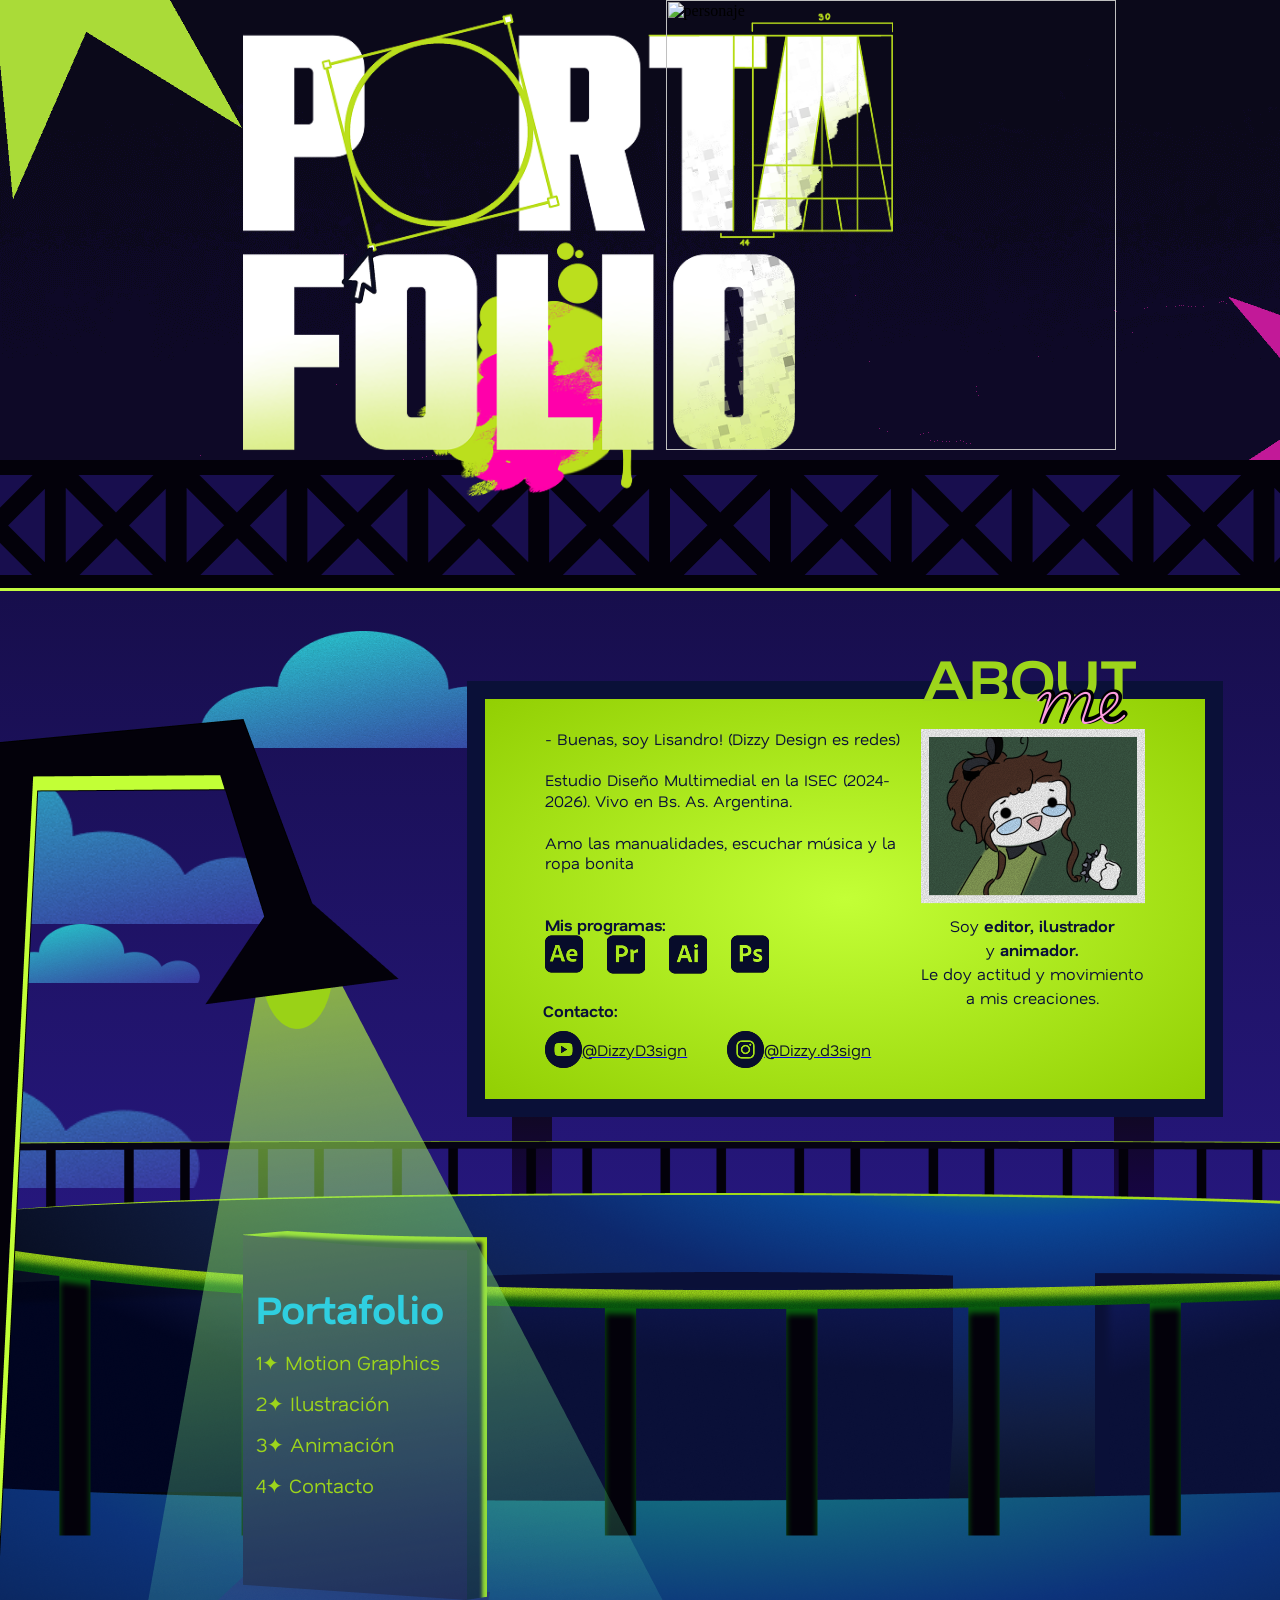
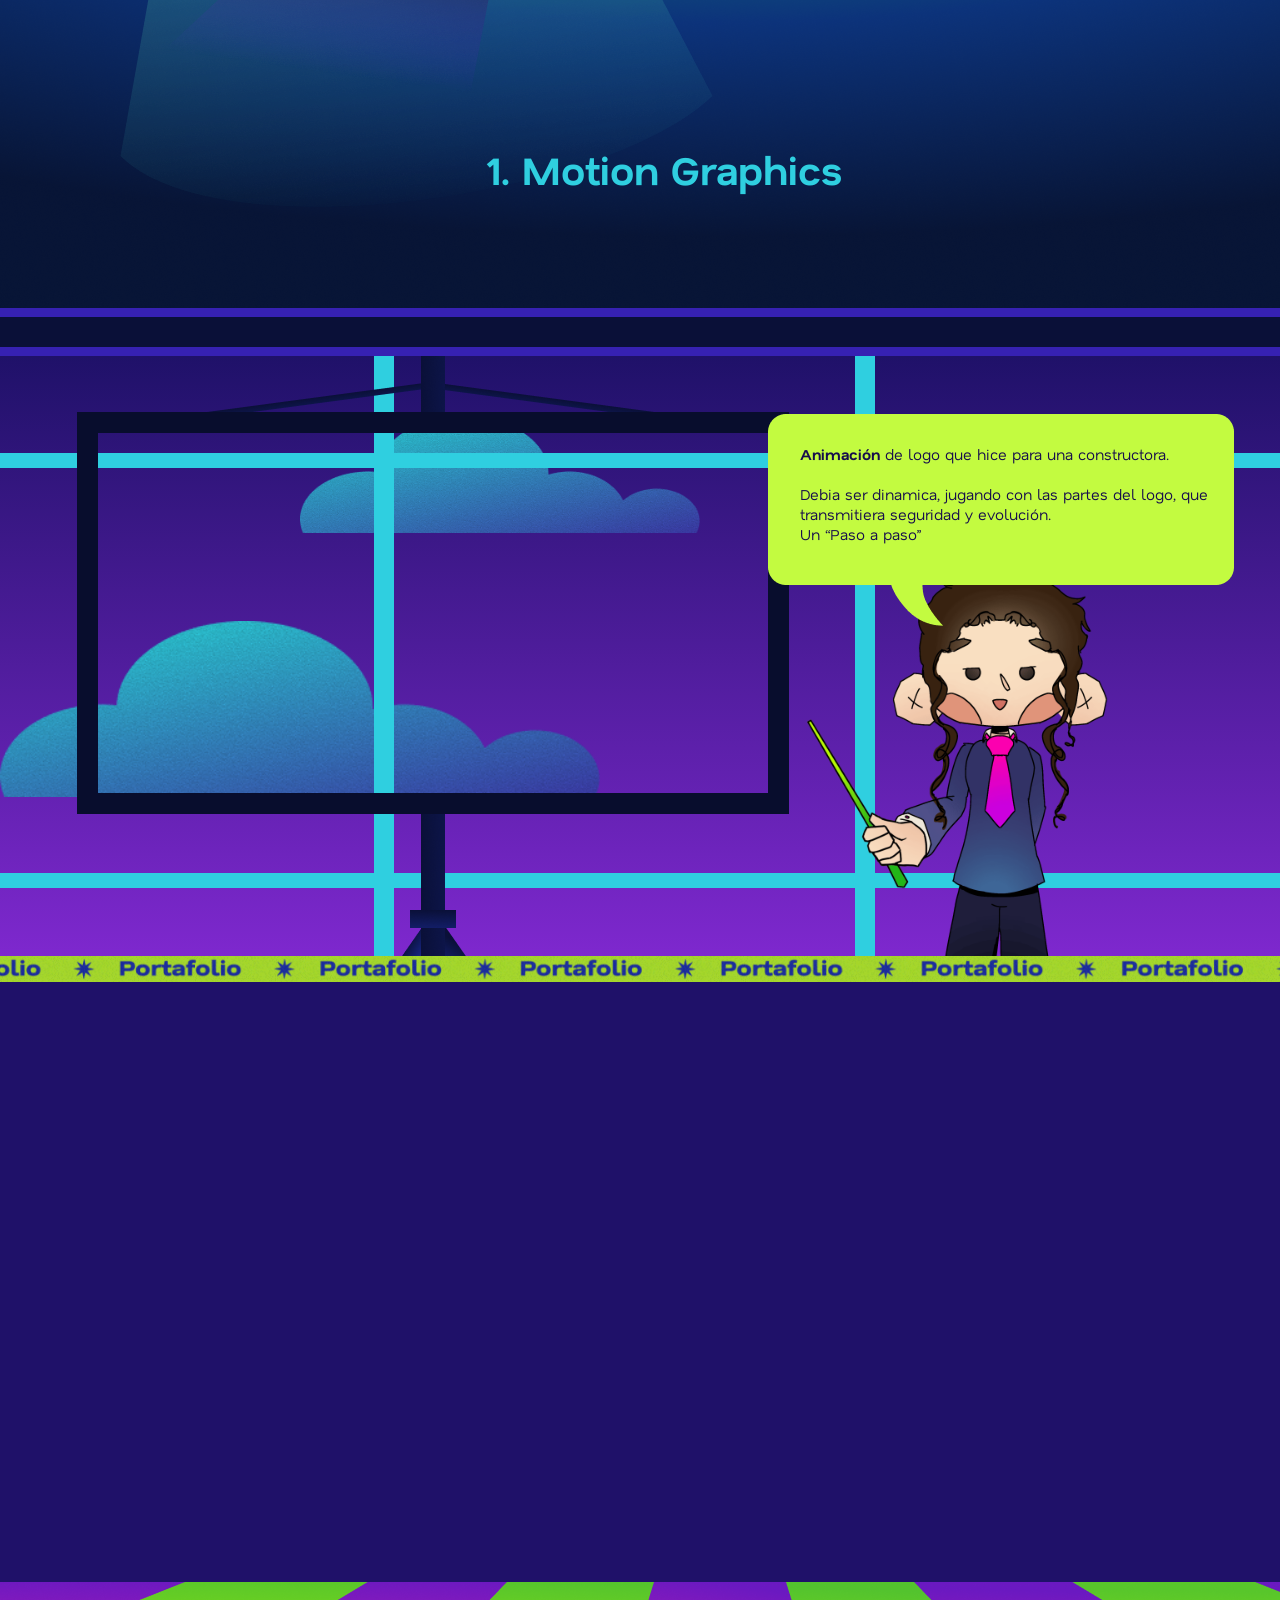
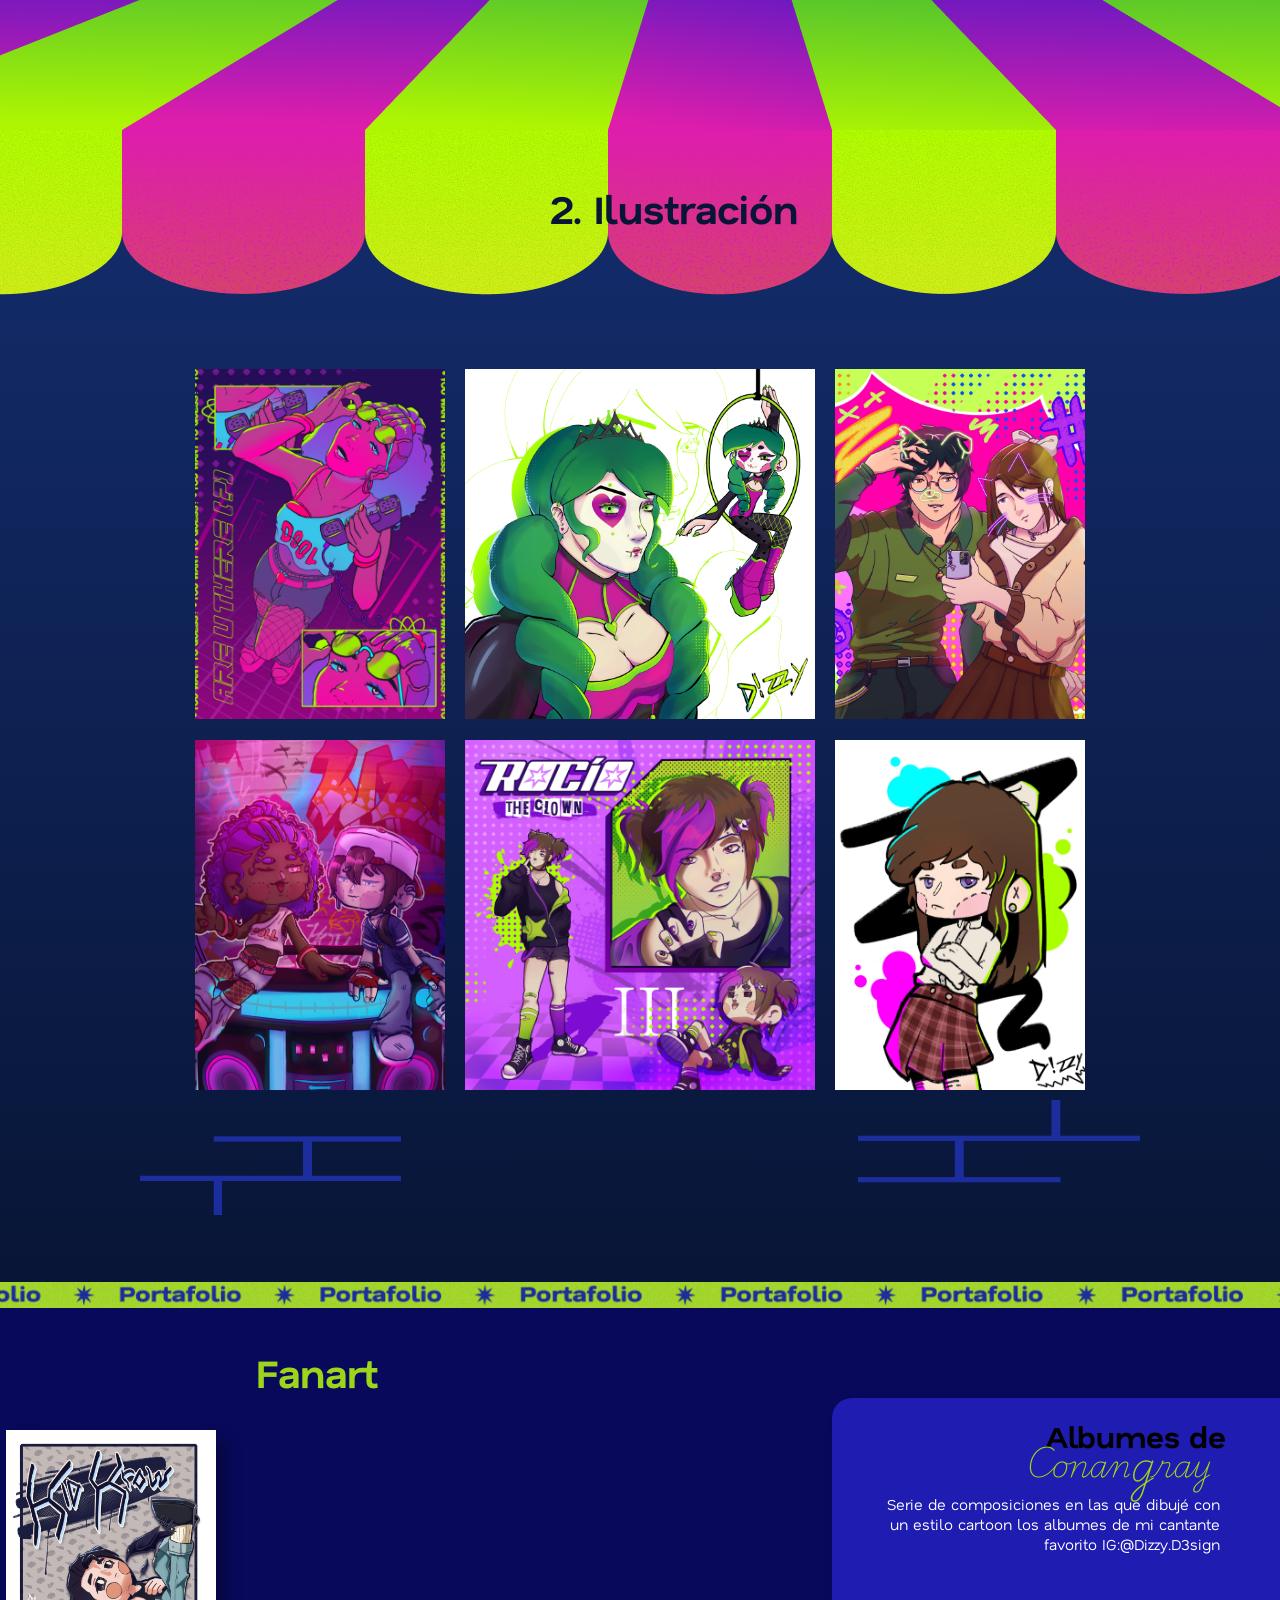
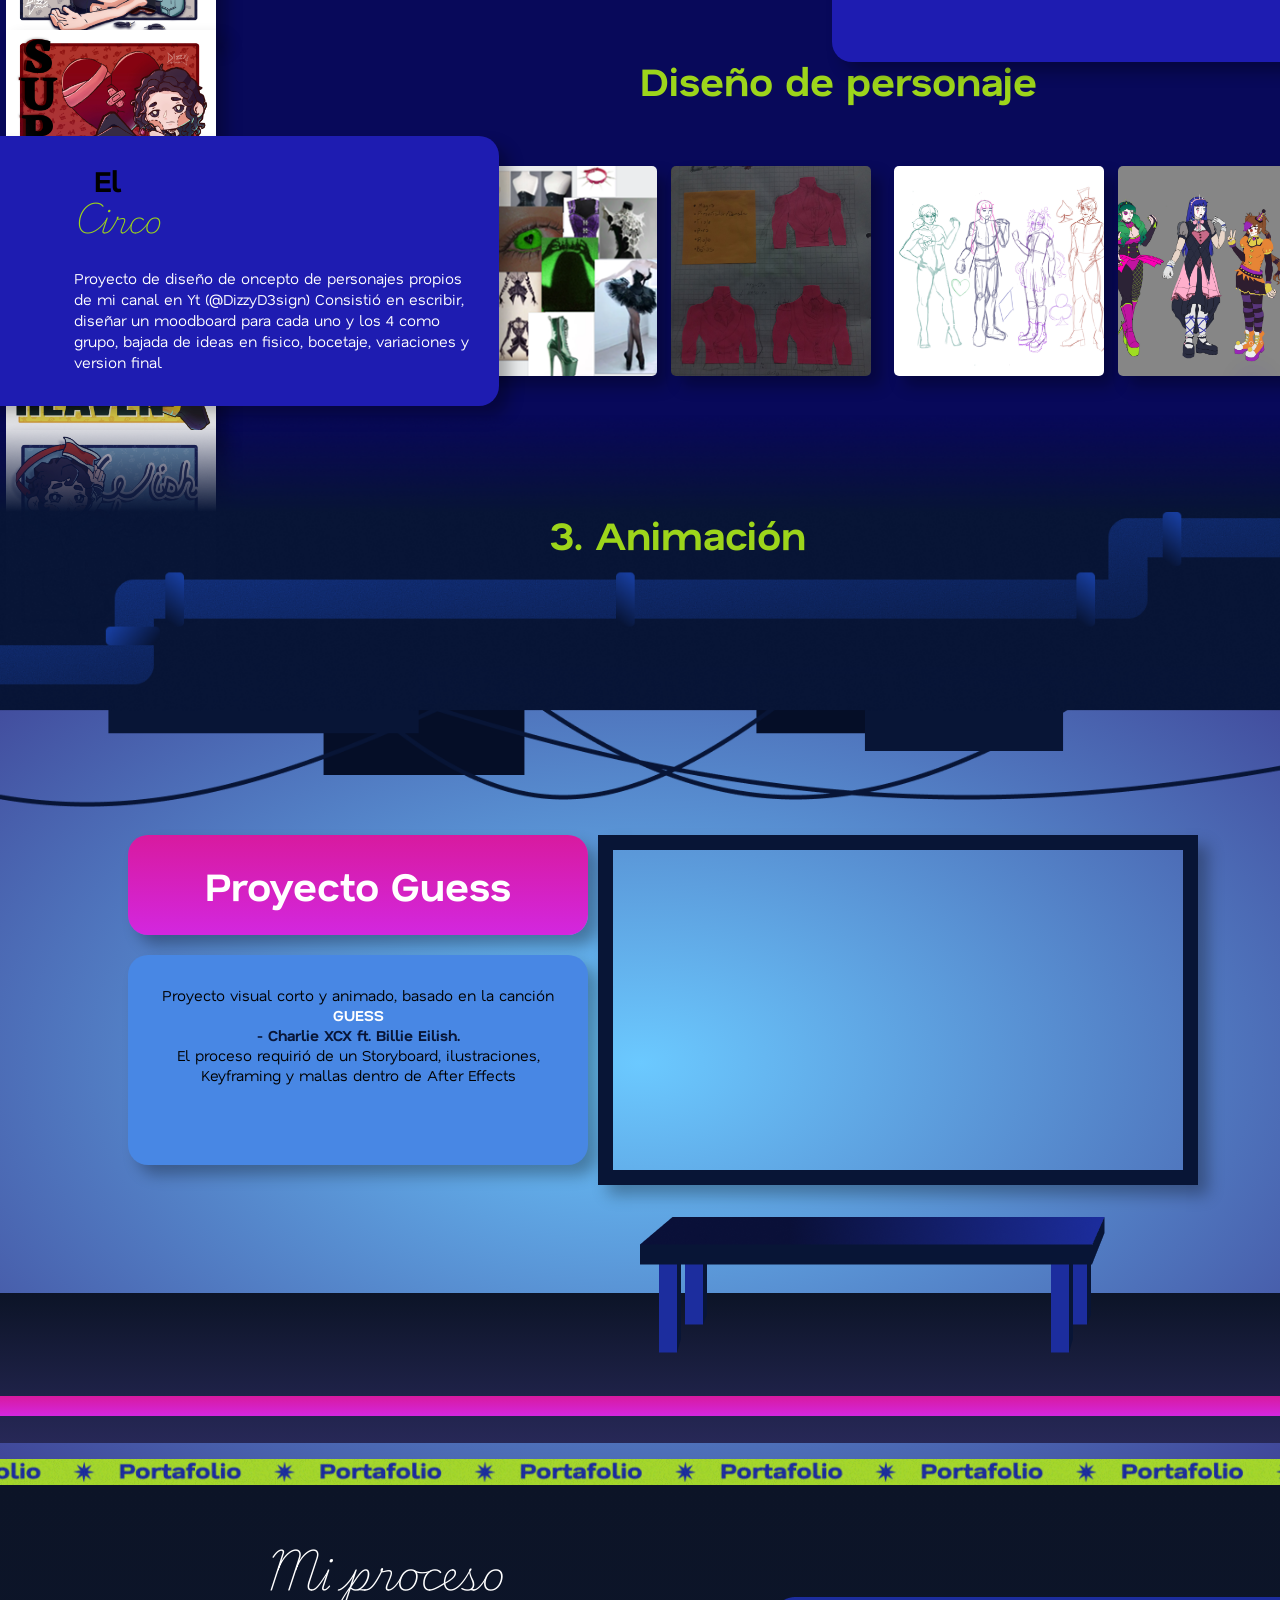
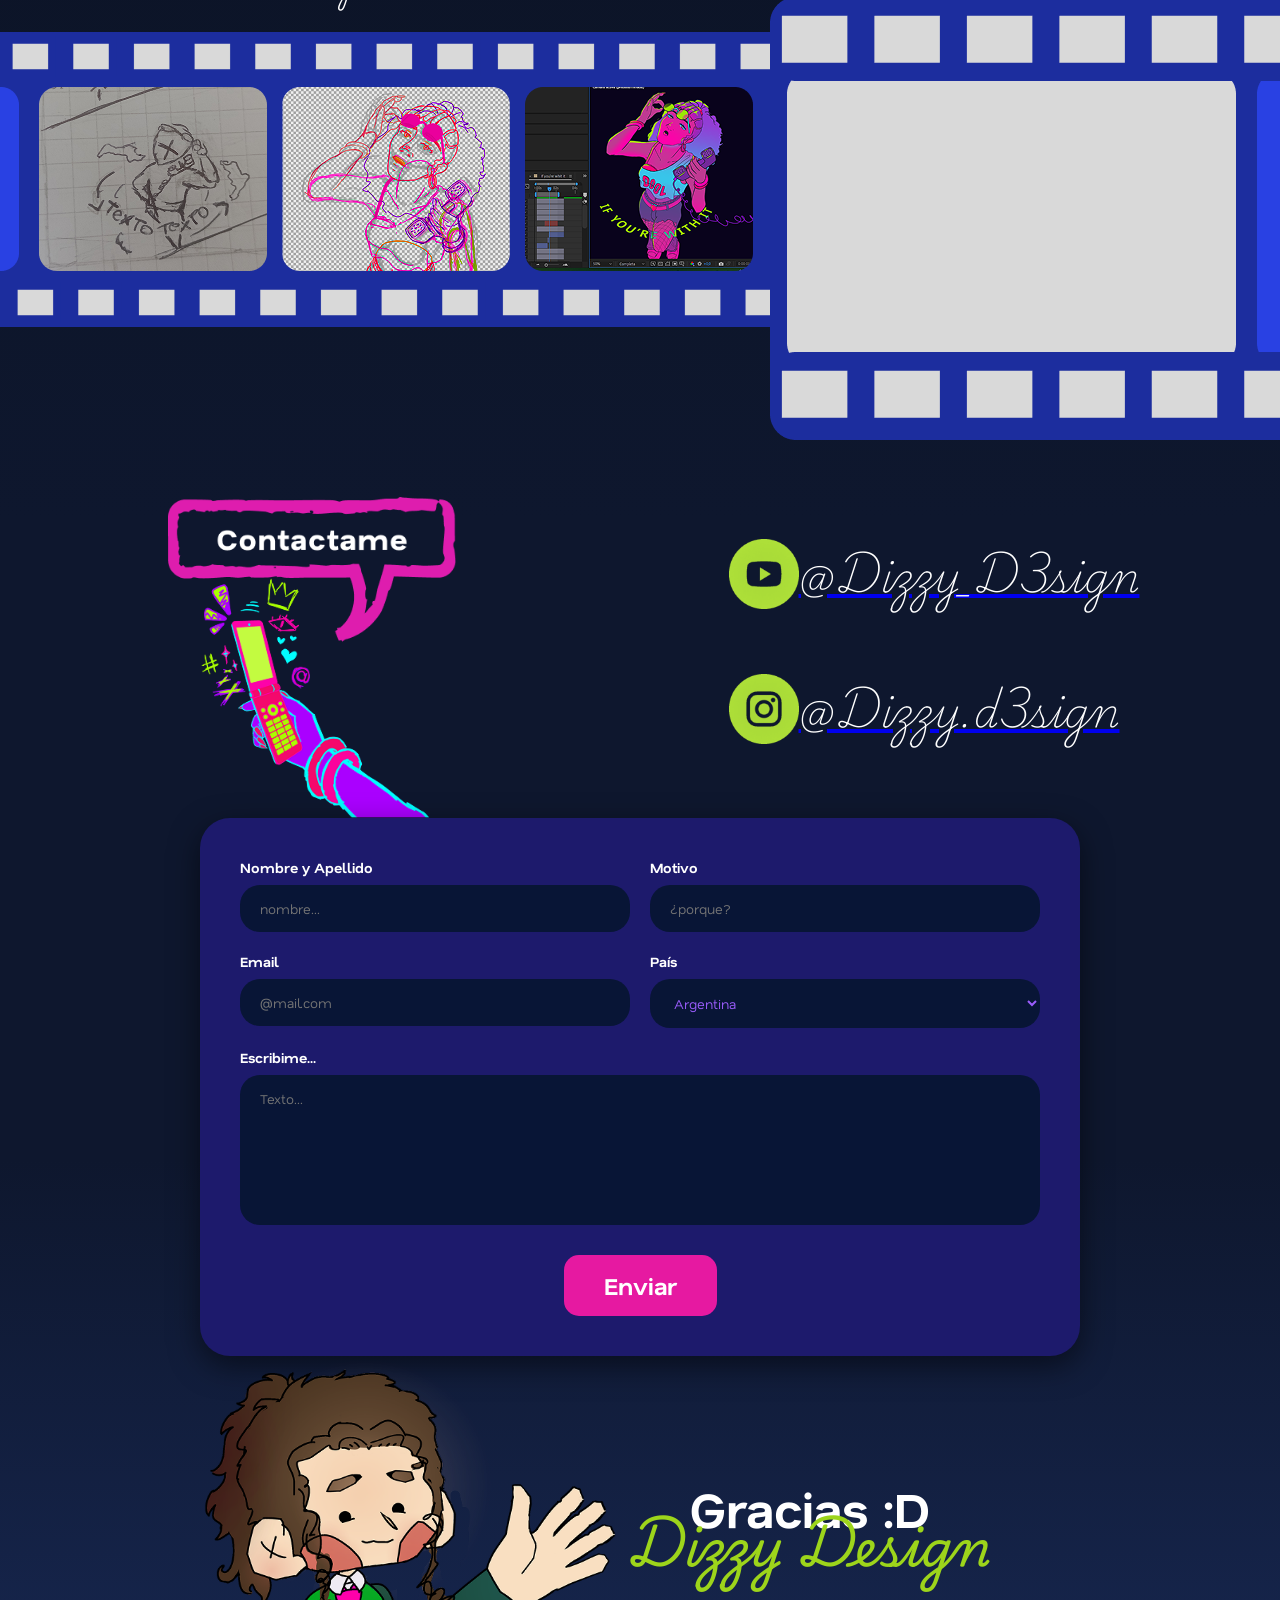
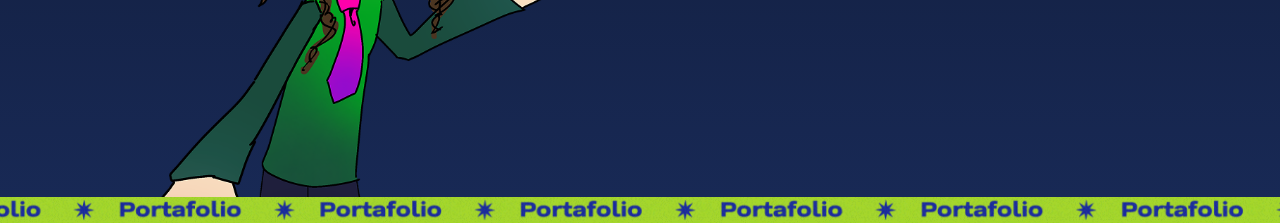
==== commit 69ba8181: "Galeria" ====
--- a/index.html
+++ b/index.html
@@ -4,6 +4,9 @@
   <meta charset="UTF-8">
   <meta name="viewport" content="width=device-width, initial-scale=1.0">
   <title>Document</title>
+
+  <link rel="stylesheet" href="https://cdn.jsdelivr.net/npm/@fancyapps/ui@6.1/dist/carousel/carousel.css" />
+  <link rel="stylesheet" href="https://cdn.jsdelivr.net/npm/@fancyapps/ui@6.1/dist/fancybox/fancybox.css"/>
   <link rel="stylesheet" href="styles.css">
 </head>
 
@@ -173,24 +176,42 @@
     <div id="ilustracion" class="ilutitulo">2. Ilustración</div>
     <div class="tienda"><img src="img/Tienda.png" alt="tienda"></div>
     <div class="ilustraciones">
+     
       <div class="are-u-there">
-        <img src="img/are-u-there.jpg" alt="are u there">
-      </div>
+        <a href="img/are-u-there.jpg" data-fancybox data-caption="galeria">
+          <img src="img/are-u-there.jpg" alt="are u there">
+      </div>
+      
       <div class="gemma">
-        <img src="img/Gemma.jpg" alt="Gemma">
-      </div>
+        <a href="img/Gemma.jpg" data-fancybox data-caption="galeria">
+          <img src="img/Gemma.jpg" alt="Gemma">
+        </a>  
+      </div>
+   
       <div class="duo">
+        <a href="img/duo.jpg" data-fancybox data-caption="galeria">
         <img src="img/duo.jpg" alt="duo">
-      </div>
+      </a>
+      </div>
+     
       <div class="lesbians">
+        <a href="img/Lesbians.jpg" data-fancybox data-caption="galeria">
         <img src="img/Lesbians.jpg" alt="lesbianas">
-      </div>
+      </a>
+      </div>
+     
       <div class="rocio">
+        <a href="img/Rocio.png" data-fancybox data-caption="galeria">
         <img src="img/Rocio.png" alt="Rocio">
-      </div>
+      </a>
+      </div>
+     
       <div class="millen">
+        <a href="img/Millen.jpg" data-fancybox data-caption="galeria">
         <img src="img/Millen.jpg" alt="Millen">
-      </div>
+      </a>
+      </div>
+      
     </div>
     <div class="ladrillos"><img src="img/Ladrillos.png" alt="ladrillos"></div>
   </div>
@@ -210,11 +231,30 @@
             <p>Serie de composiciones en las que dibujé con un estilo cartoon los albumes de mi cantante favorito
               IG:@Dizzy.D3sign</p>
           </div>
-          <div class="fanartconan">
-            <div class="conankidkrow"><img src="img/conankidkrow.jpg" alt="conankidkrow"></div>
-            <div class="conansuperache"><img src="img/conansuperache.jpg" alt="conansuperache"></div>
-            <div class="conanfoundheaven"><img src="img/conanfoundheaven.jpg" alt="conanfoundheaven"></div>
-            <div class="conanwishbone"><img src="img/conanwishbone.jpg" alt="conanwishbone"></div>
+
+          <div class="fanartconan f-carousel" id="myCarousel">
+            <div class="f-carousel__viewport">
+              <div class="conankidkrow f-carousel__slide">
+                <a href="img/conankidkrow.jpg" data-fancybox data-caption="galeria">
+                 <img src="img/conankidkrow.jpg" alt="conankidkrow">
+                </a>
+              </div>
+              <div class="conansuperache f-carousel__slide">
+                <a href="img/conansuperache.jpg" data-fancybox data-caption="galeria">
+                  <img src="img/conansuperache.jpg" alt="conankidkrow">
+                 </a>
+              </div>
+              <div class="conanfoundheaven f-carousel__slide">
+                <a href="img/conanfoundheaven.jpg" data-fancybox data-caption="galeria">
+                  <img src="img/conanfoundheaven.jpg" alt="conankidkrow">
+                 </a>
+              </div>
+              <div class="conanwishbone f-carousel__slide">
+                <a href="img/conanwishbone.jpg" data-fancybox data-caption="galeria">
+                  <img src="img/conanwishbone.jpg" alt="conankidkrow">
+                </a>
+              </div>
+            </div>
           </div>
 
         </div>
@@ -228,10 +268,20 @@
               bocetaje, variaciones y version final</p>
           </div>
           <div class="procesopjs">
-            <div class="moodboard"><img src="img/Moodboard.png" alt="Moodboard"></div>
-            <div class="boceto"><img src="img/Boceto-leo.jpg" alt="boceto"></div>
-            <div class="circus"><img src="img/Circus.jpg" alt="circus"></div>
-            <div class="ocs"><img src="img/ocs.jpg" alt="ocs"></div>
+            <div class="moodboard">
+              <a href="img/Moodboard.png" data-fancybox data-caption="galeria">
+                <img src="img/Moodboard.png" alt="Moodboard">
+              </a>
+            </div>
+            <div class="boceto">
+              <img src="img/Boceto-leo.jpg" alt="boceto">
+            </div>
+            <div class="circus">
+              <img src="img/Circus.jpg" alt="circus">
+            </div>
+            <div class="ocs">
+              <img src="img/ocs.jpg" alt="ocs">
+            </div>
           </div>
         </div>
 
@@ -271,84 +321,95 @@
   <div class="portafoliopublicidad">
     <img src="img/portafoliopubli.gif" alt="portafolio">
   </div>
+  <div class="sub">
+    <div class="procesodeguess">
+      <div class="miproceso">Mi proceso</div>
+      <div class="cine"><img src="img/Cintadepeli.png" alt="cine"></div>
+      <div class="gurl">
+        <iframe
+          src="https://www.youtube.com/embed/5tXDhic5mwI?autoplay=1&mute=1&loop=1&playlist=5tXDhic5mwI&controls=0&modestbranding=1&rel=0&iv_load_policy=3"
+          frameborder="0" allow="autoplay; encrypted-media" allowfullscreen>
+        </iframe>
+      </div>
+    </div>
+
+    <div id="contacto" class="contacto3">
+      <div class="llamado">
+        <div class="mano"><img src="img/mano.png" alt=""></div>
+      </div>
+      <div class="footredes">
+        <a href="https://www.youtube.com/@Dizzy_D3sing" target="_blank" class="red-social-link">
+          <div class="ytverde">
+            <img src="img/youtubeverde.png" alt="youtube">
+            <div class="ytv">@Dizzy_D3sign</div>
+          </div>
+        </a>
+        <a href="https://www.instagram.com/Dizzy.d3sign" target="_blank" class="red-social-link">
+          <div class="igverde">
+            <img src="img/instagramverde.png" alt="instagram">
+            <div class="igv">@Dizzy.d3sign</div>
+          </div>
+        </a>
+      </div>
+    </div>
+
+    <div class="contacto-container">
+      <form class="formulario-box" netlify>
+        <div class="fila-input">
+          <div class="campo"><label>Nombre y Apellido</label>
+            <input type="text" name="nombre" placeholder="nombre...">
+          </div>
+          <div class="campo"><label>Motivo</label>
+            <input type="text" name="motivo" placeholder="¿porque?">
+          </div>
+        </div>
+
+        <div class="fila-input">
+          <div class="campo"><label>Email</label>
+            <input type="email" name="email" placeholder="@mail.com">
+          </div>
+          <div class="campo">
+            <label>País</label>
+            <select name="pais">
+              <option value="argentina">Argentina</option>
+              <option value="otro">Otro</option>
+            </select>
+          </div>
+        </div>
+
+        <div class="campo-full">
+          <label>Escribime...</label>
+          <textarea name="mensaje" placeholder="Texto..."></textarea>
+        </div>
+
+        <button type="submit" class="boton-enviar">Enviar</button>
+      </form>
+
+    </div>
+    <div class="saludo">
+      <img src="img/Graciaspj.png" alt="Graciaspj">
+      <div class="saludotexto">
+        <div class="gracias">Gracias :D</div>
+        <div class="marca">Dizzy Design</div>
+      </div>
+    </div>
+
+
+
+  </div>
+
+
+  
+  <footer>
+    <div class="portafoliopublicidad">
+      <img src="img/portafoliopubli.gif" alt="portafolio">
+    </div>
+  </footer>
+  
+  <script src="https://cdn.jsdelivr.net/npm/@fancyapps/ui@6.1/dist/carousel/carousel.umd.js"></script>
+  <script src="https://cdn.jsdelivr.net/npm/@fancyapps/ui@6.1/dist/fancybox/fancybox.umd.js"></script>
+  <script src="js/script.js"></script>
+  
+
 </body>
-<footer>
-  <div class="procesodeguess">
-    <div class="miproceso">Mi proceso</div>
-    <div class="cine"><img src="img/Cintadepeli.png" alt="cine"></div>
-    <div class="gurl">
-      <iframe
-        src="https://www.youtube.com/embed/5tXDhic5mwI?autoplay=1&mute=1&loop=1&playlist=5tXDhic5mwI&controls=0&modestbranding=1&rel=0&iv_load_policy=3"
-        frameborder="0" allow="autoplay; encrypted-media" allowfullscreen>
-      </iframe>
-    </div>
-  </div>
-
-  <div id="contacto" class="contacto3">
-    <div class="llamado">
-      <div class="mano"><img src="img/mano.png" alt=""></div>
-    </div>
-    <div class="footredes">
-      <a href="https://www.youtube.com/@Dizzy_D3sing" target="_blank" class="red-social-link">
-        <div class="ytverde">
-          <img src="img/youtubeverde.png" alt="youtube">
-          <div class="ytv">@Dizzy_D3sign</div>
-        </div>
-      </a>
-      <a href="https://www.instagram.com/Dizzy.d3sign" target="_blank" class="red-social-link">
-        <div class="igverde">
-          <img src="img/instagramverde.png" alt="instagram">
-          <div class="igv">@Dizzy.d3sign</div>
-        </div>
-      </a>
-    </div>
-  </div>
-
-  <div class="contacto-container">
-    <form class="formulario-box" netlify>
-      <div class="fila-input">
-        <div class="campo"><label>Nombre y Apellido</label>
-          <input type="text" name="nombre" placeholder="nombre...">
-        </div>
-        <div class="campo"><label>Motivo</label>
-          <input type="text" name="motivo" placeholder="¿porque?">
-        </div>
-      </div>
-
-      <div class="fila-input">
-        <div class="campo"><label>Email</label>
-          <input type="email" name="email" placeholder="@mail.com">
-        </div>
-        <div class="campo">
-          <label>País</label>
-          <select name="pais">
-            <option value="argentina">Argentina</option>
-            <option value="otro">Otro</option>
-          </select>
-        </div>
-      </div>
-
-      <div class="campo-full">
-        <label>Escribime...</label>
-        <textarea name="mensaje" placeholder="Texto..."></textarea>
-      </div>
-
-      <button type="submit" class="boton-enviar">Enviar</button>
-    </form>
-
-  </div>
-  <div class="saludo">
-    <img src="img/Graciaspj.png" alt="Graciaspj">
-    <div class="saludotexto">
-      <div class="gracias">Gracias :D</div>
-      <div class="marca">Dizzy Design</div>
-    </div>
-  </div>
-
-
-</footer>
-<div class="portafoliopublicidad">
-  <img src="img/portafoliopubli.gif" alt="portafolio">
-</div>
-
 </html>
--- a/styles.css
+++ b/styles.css
@@ -5,6 +5,7 @@
 html {
     scroll-behavior: smooth;
 }
+
 
 @font-face {
     font-family: "nata-sans";
@@ -816,6 +817,7 @@
     padding: 0;
 }
 
+
 .carrouselconan {
     position: absolute;
     z-index: 3;
@@ -826,8 +828,6 @@
     display: flex;
     flex-direction: row;
     margin-top: 2.5%;
-
-
 }
 
 .infoconan {
@@ -1103,7 +1103,7 @@
     margin-top: 8%;
 }
 
-footer {
+.sub {
     padding-top: 40%;
     width: 100%;
     height: 1400px;
@@ -1314,4 +1314,12 @@
     font-weight: lighter;
     line-height: 5px;
     color: rgb(157, 213, 27);
-}+}
+
+
+#myCarousel {
+    --f-carousel-slide-height: 60%;
+    --f-carousel-gap: 10px;
+  
+    height: 200px;
+  }
